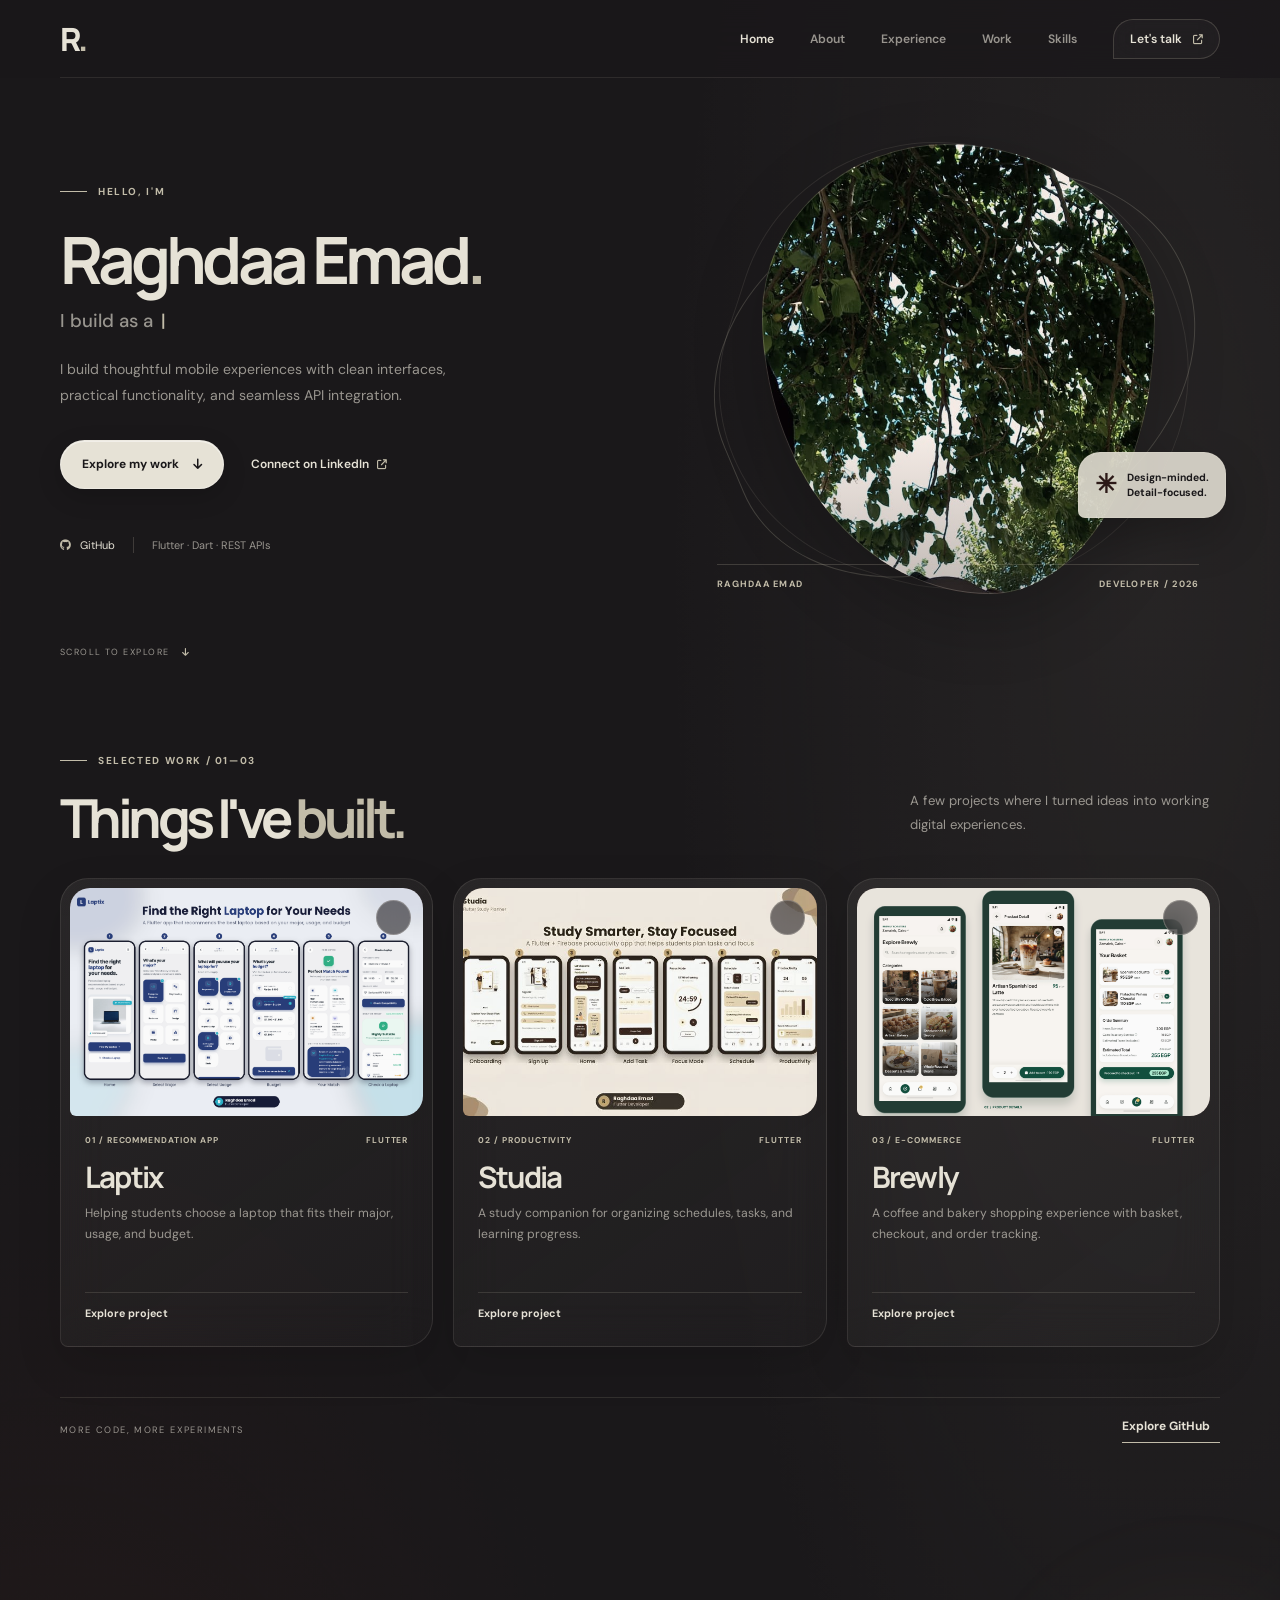
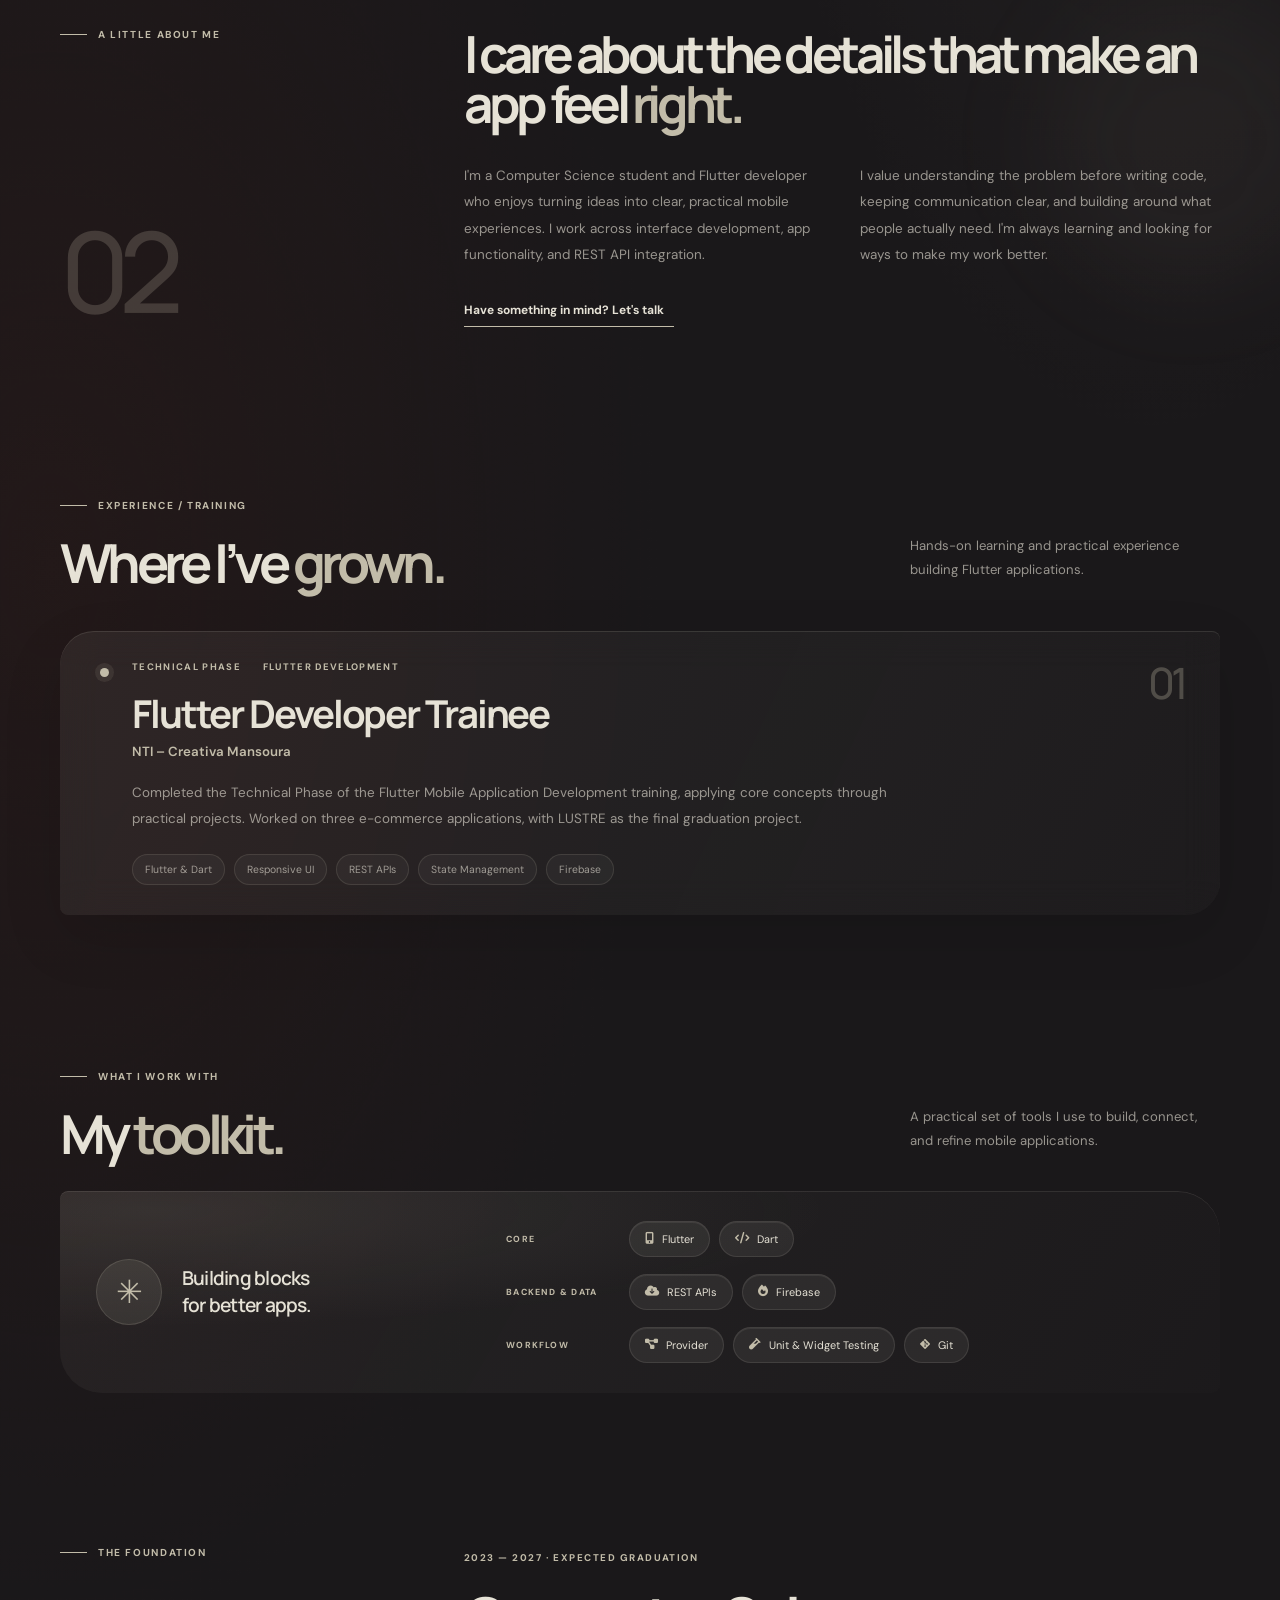
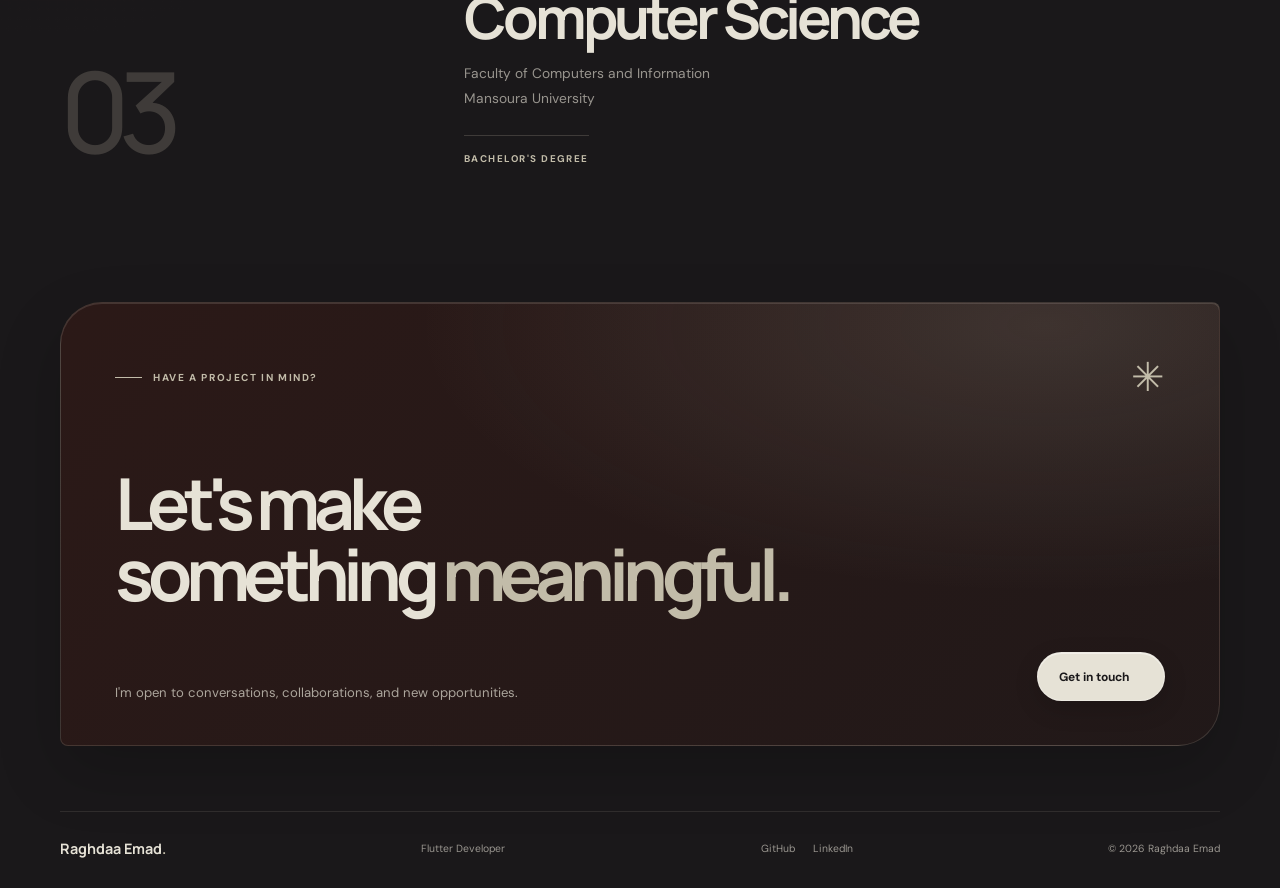
==== index.html @ 04dadf42 "Use the new Brewly project preview image" ====
<!DOCTYPE html>
<html lang="en">
<head>
<meta charset="UTF-8">
<meta name="viewport" content="width=device-width, initial-scale=1.0">
<meta name="description" content="Raghdaa Emad — Flutter Developer building thoughtful, user-friendly mobile applications.">
<title>Raghdaa Emad — Flutter Developer</title>
<link rel="preconnect" href="https://fonts.googleapis.com">
<link rel="preconnect" href="https://fonts.gstatic.com" crossorigin>
<link href="https://fonts.googleapis.com/css2?family=DM+Sans:wght@400;500;600;700&family=Manrope:wght@400;500;600;700;800&display=swap" rel="stylesheet">
<link rel="stylesheet" href="https://cdnjs.cloudflare.com/ajax/libs/font-awesome/6.7.1/css/all.min.css">
<link rel="stylesheet" href="style3.css">
</head>
<body>
<header class="site-header">
  <div class="header-inner">
    <a href="#home" class="logo" aria-label="Raghdaa Emad home">R<span>.</span></a>
    <button class="menu-toggle" id="menu-toggle" type="button" aria-label="Open navigation menu" aria-expanded="false" aria-controls="main-navigation"><span></span><span></span><span></span></button>
    <nav class="navigation" id="main-navigation" aria-label="Main navigation">
      <a href="#home" class="active">Home</a><a href="#about">About</a><a href="#experience">Experience</a><a href="#work">Work</a><a href="#skills">Skills</a><a href="#contact" class="nav-contact">Let's talk <i class="fa-solid fa-arrow-up-right-from-square"></i></a>
    </nav>
  </div>
</header>
<main>
<section class="hero section-wrap" id="home">
  <div class="hero-copy">
    <p class="eyebrow"><span class="eyebrow-line"></span> HELLO, I'M</p>
    <h1 class="hero-name">Raghdaa Emad<span class="hero-name-period">.</span></h1>
    <p class="hero-role">I build as a <span class="role-rotator" aria-live="polite">Flutter Developer</span><span class="role-caret">|</span></p>
    <p class="hero-description">I build thoughtful mobile experiences with clean interfaces, practical functionality, and seamless API integration.</p>
    <div class="hero-actions"><a href="#work" class="button button-primary">Explore my work <i class="fa-solid fa-arrow-down"></i></a><a href="https://www.linkedin.com/in/رغْداءّ-عماد-012b31326" class="hero-link" target="_blank" rel="noopener noreferrer">Connect on LinkedIn <i class="fa-solid fa-arrow-up-right-from-square"></i></a></div>
    <div class="hero-meta"><span><i class="fa-brands fa-github"></i> <a href="https://github.com/raghdaaaaa" target="_blank" rel="noopener noreferrer">GitHub</a></span><span class="meta-divider"></span><span>Flutter · Dart · REST APIs</span></div>
  </div>
  <div class="hero-visual">
    <div class="portrait-frame"><img src="pro3.jpg" alt="Portrait of Raghdaa Emad"></div>
    <div class="portrait-caption"><span>RAGHDAA EMAD</span><span>DEVELOPER / 2026</span></div>
    <span class="hero-orbit orbit-one"></span><span class="hero-orbit orbit-two"></span>
    <div class="visual-note"><span class="note-mark">✳</span><span>Design-minded.<br>Detail-focused.</span></div>
  </div>
  <a class="scroll-cue" href="#work"><span>SCROLL TO EXPLORE</span><i class="fa-solid fa-arrow-down"></i></a>
</section>

<section class="work-section section-wrap" id="work">
  <div class="section-heading">
    <div><p class="eyebrow"><span class="eyebrow-line"></span> SELECTED WORK / 01—03</p><h2>Things I've <em>built.</em></h2></div>
    <p class="section-intro">A few projects where I turned ideas into working digital experiences.</p>
  </div>
  <div class="project-grid">
    <article class="project-card project-card-laptix">
      <a class="project-photo" href="https://github.com/raghdaaaaa/Laptix" target="_blank" rel="noopener noreferrer" aria-label="View Laptix on GitHub"><img src="laptix-preview.png" alt="Laptix laptop recommendation app preview" loading="lazy"><span class="project-arrow"><i class="fa-solid fa-arrow-up-right"></i></span></a>
      <div class="project-info"><div class="project-topline"><span>01 / RECOMMENDATION APP</span><span>FLUTTER</span></div><h3>Laptix</h3><p>Helping students choose a laptop that fits their major, usage, and budget.</p><a class="project-visit" href="https://github.com/raghdaaaaa/Laptix" target="_blank" rel="noopener noreferrer">Explore project <i class="fa-solid fa-arrow-up-right"></i></a></div>
    </article>
    <article class="project-card project-card-studia">
      <a class="project-photo" href="https://github.com/raghdaaaaa/Studia" target="_blank" rel="noopener noreferrer" aria-label="View Studia on GitHub"><img src="studia-preview.jpg" alt="Studia study management app preview" loading="lazy"><span class="project-arrow"><i class="fa-solid fa-arrow-up-right"></i></span></a>
      <div class="project-info"><div class="project-topline"><span>02 / PRODUCTIVITY</span><span>FLUTTER</span></div><h3>Studia</h3><p>A study companion for organizing schedules, tasks, and learning progress.</p><a class="project-visit" href="https://github.com/raghdaaaaa/Studia" target="_blank" rel="noopener noreferrer">Explore project <i class="fa-solid fa-arrow-up-right"></i></a></div>
    </article>
    <article class="project-card project-card-brewly">
      <a class="project-photo" href="https://github.com/raghdaaaaa/Brewly" target="_blank" rel="noopener noreferrer" aria-label="View Brewly on GitHub"><img src="berwly.png" alt="Brewly coffee and bakery app preview" loading="lazy"><span class="project-arrow"><i class="fa-solid fa-arrow-up-right"></i></span></a>
      <div class="project-info"><div class="project-topline"><span>03 / E-COMMERCE</span><span>FLUTTER</span></div><h3>Brewly</h3><p>A coffee and bakery shopping experience with basket, checkout, and order tracking.</p><a class="project-visit" href="https://github.com/raghdaaaaa/Brewly" target="_blank" rel="noopener noreferrer">Explore project <i class="fa-solid fa-arrow-up-right"></i></a></div>
    </article>
  </div>
  <div class="all-projects"><span>MORE CODE, MORE EXPERIMENTS</span><a href="https://github.com/raghdaaaaa" target="_blank" rel="noopener noreferrer">Explore GitHub <i class="fa-solid fa-arrow-up-right"></i></a></div>
</section>

<section class="about-section section-wrap" id="about">
  <div class="about-label"><p class="eyebrow"><span class="eyebrow-line"></span> A LITTLE ABOUT ME</p><span class="about-big-number">02</span></div>
  <div class="about-content"><h2>I care about the details that make an app feel <em>right.</em></h2><div class="about-columns"><p>I'm a Computer Science student and Flutter developer who enjoys turning ideas into clear, practical mobile experiences. I work across interface development, app functionality, and REST API integration.</p><p>I value understanding the problem before writing code, keeping communication clear, and building around what people actually need. I'm always learning and looking for ways to make my work better.</p></div><a href="#contact" class="underlined-link">Have something in mind? Let's talk <i class="fa-solid fa-arrow-up-right"></i></a></div>
</section>

<section class="experience-section section-wrap" id="experience">
  <div class="section-heading">
    <div><p class="eyebrow"><span class="eyebrow-line"></span> EXPERIENCE / TRAINING</p><h2>Where I’ve <em>grown.</em></h2></div>
    <p class="section-intro">Hands-on learning and practical experience building Flutter applications.</p>
  </div>
  <article class="experience-card">
    <div class="experience-marker"><span></span></div>
    <div class="experience-main">
      <div class="experience-meta"><span>TECHNICAL PHASE</span><span>FLUTTER DEVELOPMENT</span></div>
      <h3>Flutter Developer Trainee</h3>
      <p class="experience-place">NTI – Creativa Mansoura</p>
      <p class="experience-description">Completed the Technical Phase of the Flutter Mobile Application Development training, applying core concepts through practical projects. Worked on three e-commerce applications, with LUSTRE as the final graduation project.</p>
      <div class="experience-tags"><span>Flutter & Dart</span><span>Responsive UI</span><span>REST APIs</span><span>State Management</span><span>Firebase</span></div>
    </div>
    <div class="experience-index">01</div>
  </article>
</section>

<section class="skills-section section-wrap" id="skills">
  <div class="section-heading skills-heading"><div><p class="eyebrow"><span class="eyebrow-line"></span> WHAT I WORK WITH</p><h2>My <em>toolkit.</em></h2></div><p class="section-intro">A practical set of tools I use to build, connect, and refine mobile applications.</p></div>
  <div class="toolkit-layout">
    <div class="toolkit-intro"><span class="toolkit-orbit">✳</span><p>Building blocks<br>for better apps.</p></div>
    <div class="toolkit-groups">
      <div class="toolkit-group"><span class="toolkit-label">CORE</span><div class="toolkit-pills"><span><i class="fa-solid fa-mobile-screen-button"></i> Flutter</span><span><i class="fa-solid fa-code"></i> Dart</span></div></div>
      <div class="toolkit-group"><span class="toolkit-label">BACKEND & DATA</span><div class="toolkit-pills"><span><i class="fa-solid fa-cloud-arrow-down"></i> REST APIs</span><span><i class="fa-solid fa-fire"></i> Firebase</span></div></div>
      <div class="toolkit-group"><span class="toolkit-label">WORKFLOW</span><div class="toolkit-pills"><span><i class="fa-solid fa-diagram-project"></i> Provider</span><span><i class="fa-solid fa-vial"></i> Unit & Widget Testing</span><span><i class="fa-brands fa-git-alt"></i> Git</span></div></div>
    </div>
  </div>
</section>

<section class="education-section section-wrap">
  <div class="education-kicker"><p class="eyebrow"><span class="eyebrow-line"></span> THE FOUNDATION</p><span class="about-big-number">03</span></div>
  <div class="education-content"><p class="education-date">2023 — 2027 · EXPECTED GRADUATION</p><h2>Computer Science</h2><p>Faculty of Computers and Information<br>Mansoura University</p><span class="education-degree">BACHELOR'S DEGREE</span></div>
</section>

<section class="contact-section section-wrap" id="contact">
  <div class="contact-top"><p class="eyebrow"><span class="eyebrow-line"></span> HAVE A PROJECT IN MIND?</p><span class="contact-star">✳</span></div>
  <h2>Let's make<br>something <em>meaningful.</em></h2>
  <div class="contact-bottom"><p>I'm open to conversations, collaborations, and new opportunities.</p><a href="https://www.linkedin.com/in/رغْداءّ-عماد-012b31326" target="_blank" rel="noopener noreferrer" class="button button-cream">Get in touch <i class="fa-solid fa-arrow-up-right"></i></a></div>
</section>
</main>
<footer class="footer"><a href="#home" class="footer-brand">Raghdaa Emad<span>.</span></a><span>Flutter Developer</span><div class="footer-links"><a href="https://github.com/raghdaaaaa" target="_blank" rel="noopener noreferrer">GitHub</a><a href="https://www.linkedin.com/in/رغْداءّ-عماد-012b31326" target="_blank" rel="noopener noreferrer">LinkedIn</a></div><p>© <span id="copyright-year"></span> Raghdaa Emad</p></footer>
<script src="srp.js"></script>
</body>
</html>
---- style3.css ----
:root{--cream:#E6E2D6;--taupe:#C2BCA9;--wine:#2C1917;--ink:#1A181A;--muted:rgba(230,226,214,.62);--line:rgba(194,188,169,.22);--page:1160px}
*{box-sizing:border-box;margin:0;padding:0}
html{scroll-behavior:smooth;scroll-padding-top:90px}
body{min-width:320px;background:var(--ink);color:var(--cream);font-family:"DM Sans",sans-serif;-webkit-font-smoothing:antialiased}
a{color:inherit;text-decoration:none}img{display:block;max-width:100%}button{font:inherit}
.site-header{height:78px;position:sticky;top:0;z-index:100;background:rgba(26,24,26,.94);backdrop-filter:blur(18px);border-bottom:1px solid var(--line)}
.header-inner{width:min(var(--page),calc(100% - 72px));height:100%;margin:auto;display:flex;align-items:center;justify-content:space-between}
.logo{font:800 2rem/1 "Manrope",sans-serif;letter-spacing:-.1em}.logo span,.footer-brand span{color:var(--taupe)}
.navigation{display:flex;align-items:center;gap:36px}.navigation a{font-size:.76rem;color:var(--muted);font-weight:600;transition:color .2s}.navigation a:hover,.navigation a.active{color:var(--cream)}.navigation .nav-contact{color:var(--cream);border:1px solid var(--line);padding:11px 16px;border-radius:99px}.navigation .nav-contact i{font-size:.65rem;margin-left:8px;color:var(--taupe)}
.menu-toggle{display:none;background:transparent;border:1px solid var(--line);border-radius:50%;width:43px;height:43px;padding:10px}.menu-toggle span{display:block;height:1.5px;background:var(--cream);margin:5px 0}
.section-wrap{width:min(var(--page),calc(100% - 72px));margin-inline:auto}
.hero{min-height:690px;padding:95px 0 110px;display:grid;grid-template-columns:1.05fr .95fr;align-items:center;position:relative;gap:45px}
.hero-copy{position:relative;z-index:2}.eyebrow{display:flex;align-items:center;gap:11px;font-size:.63rem;font-weight:700;letter-spacing:.16em;color:var(--taupe)}.eyebrow-line{width:27px;height:1px;background:var(--taupe);display:inline-block}.eyebrow-location{margin-left:8px;color:rgba(194,188,169,.55)}
.hero h1,.section-heading h2,.about-content h2,.contact-section h2{font:700 clamp(3.7rem,7vw,6.7rem)/.99 "Manrope",sans-serif;letter-spacing:-.085em}.hero h1{margin-top:35px}.hero h1 em,.section-heading h2 em,.about-content h2 em,.contact-section h2 em{font-style:normal;color:var(--taupe)}.period{color:var(--taupe)}
.hero-description{max-width:480px;margin-top:28px;color:var(--muted);font-size:.94rem;line-height:1.9}.hero-description strong{color:var(--cream);font-weight:700}
.hero-actions{display:flex;align-items:center;gap:27px;flex-wrap:wrap;margin-top:32px}.button{min-height:49px;padding:0 21px;border-radius:99px;display:inline-flex;align-items:center;justify-content:center;gap:14px;font-size:.75rem;font-weight:700;transition:transform .2s,background .2s}.button:hover{transform:translateY(-3px)}.button-primary{background:var(--cream);color:var(--ink)}.button-primary:hover{background:var(--taupe)}.hero-link{font-size:.75rem;font-weight:600;color:var(--cream)}.hero-link i{font-size:.65rem;color:var(--taupe);margin-left:5px}
.hero-meta{display:flex;align-items:center;gap:18px;margin-top:48px;font-size:.68rem;color:var(--muted)}.hero-meta>span:first-child{color:var(--cream)}.hero-meta i{color:var(--taupe);margin-right:6px}.hero-meta a:hover{color:var(--taupe)}.meta-divider{height:16px;width:1px;background:var(--line)}
.hero-visual{height:480px;position:relative;display:flex;align-items:center;justify-content:center}.portrait-frame{position:relative;width:77%;height:100%;overflow:hidden;border-radius:48% 48% 5px 5px;background:var(--wine);z-index:1}.portrait-frame:after{content:"";position:absolute;inset:0;background:linear-gradient(180deg,transparent 65%,rgba(26,24,26,.24))}.portrait-frame img{width:100%;height:100%;object-fit:cover;object-position:center 18%;filter:saturate(.72)}
.portrait-caption{position:absolute;z-index:3;bottom:4px;left:4%;right:4%;display:flex;justify-content:space-between;padding-top:13px;border-top:1px solid var(--line);font-size:.57rem;letter-spacing:.14em;color:var(--taupe);font-weight:700}
.hero-orbit{position:absolute;border:1px solid rgba(194,188,169,.24);border-radius:50%;pointer-events:none}.orbit-one{width:94%;height:83%;transform:rotate(-23deg)}.orbit-two{width:88%;height:98%;transform:rotate(18deg);border-color:rgba(194,188,169,.12)}
.visual-note{position:absolute;z-index:4;right:-3%;bottom:17%;display:flex;align-items:center;gap:10px;background:var(--cream);color:var(--ink);padding:13px 16px;border-radius:3px;box-shadow:0 12px 35px rgba(0,0,0,.16);font-size:.65rem;line-height:1.45;font-weight:700}.note-mark{font-size:1.6rem;color:var(--wine)}
.scroll-cue{position:absolute;bottom:31px;left:0;display:flex;align-items:center;gap:13px;color:var(--muted);font-size:.56rem;letter-spacing:.16em}.scroll-cue i{color:var(--taupe)}
.work-section{padding:110px 0 120px;border-top:1px solid var(--line)}.section-heading{display:flex;align-items:end;justify-content:space-between;gap:40px;margin-bottom:60px}.section-heading h2{font-size:clamp(3rem,5vw,4.8rem);margin-top:24px}.section-intro{max-width:290px;color:var(--muted);font-size:.82rem;line-height:1.8;padding-bottom:8px}
.work-item{display:grid;grid-template-columns:1.15fr .85fr;gap:65px;align-items:center;padding:0 0 65px;margin-bottom:65px;border-bottom:1px solid var(--line)}.work-item:last-of-type{margin-bottom:0}.work-reverse .work-image{order:2}.work-reverse .work-details{order:1}
.work-image{height:355px;position:relative;overflow:hidden;background:var(--wine);display:block}.work-image img{width:100%;height:100%;object-fit:cover;transition:transform .5s;filter:saturate(.82)}.work-image:hover img{transform:scale(1.035)}.image-open{position:absolute;right:18px;bottom:18px;width:43px;height:43px;border-radius:50%;background:var(--cream);color:var(--ink);display:grid;place-items:center;transition:transform .2s}.work-image:hover .image-open{transform:rotate(45deg)}
.work-details{min-height:300px;display:flex;flex-direction:column;justify-content:space-between;padding:8px 0}.work-number{font-size:.62rem;letter-spacing:.14em;color:var(--taupe);font-weight:700}.work-number span{color:var(--muted);margin-left:8px}.work-details h3{font:700 clamp(2.6rem,4vw,4rem)/1 "Manrope",sans-serif;letter-spacing:-.07em}.work-details p{max-width:390px;color:var(--muted);font-size:.86rem;line-height:1.9;margin-top:16px}.work-bottom{display:flex;justify-content:space-between;align-items:center;gap:15px;padding-top:22px;border-top:1px solid var(--line);font-size:.62rem;color:var(--muted)}.work-bottom a{color:var(--cream);font-weight:700;letter-spacing:.1em}.work-bottom a i{color:var(--taupe);margin-left:6px}.all-projects{display:flex;justify-content:space-between;align-items:center;padding-top:28px}.all-projects span{font-size:.58rem;letter-spacing:.15em;color:var(--muted)}.all-projects a,.underlined-link{font-size:.75rem;font-weight:700;border-bottom:1px solid var(--taupe);padding-bottom:8px}.all-projects i,.underlined-link i{color:var(--taupe);margin-left:7px}
.about-section{padding:110px 0;display:grid;grid-template-columns:.6fr 1.4fr;gap:80px;border-top:1px solid var(--line)}.about-label,.education-kicker{display:flex;flex-direction:column;justify-content:space-between;align-items:flex-start}.about-big-number{font:500 7rem/1 "Manrope",sans-serif;letter-spacing:-.1em;color:rgba(194,188,169,.22)}.about-content h2{font-size:clamp(2.8rem,4.8vw,4.6rem);max-width:760px}.about-columns{display:grid;grid-template-columns:1fr 1fr;gap:35px;margin:34px 0 30px}.about-columns p{font-size:.84rem;line-height:1.95;color:var(--muted)}.underlined-link{display:inline-block}
.skills-section{padding:110px 0 120px;border-top:1px solid var(--line)}.skills-heading{margin-bottom:42px}.skills-list{border-top:1px solid var(--line)}.skill-row{min-height:91px;border-bottom:1px solid var(--line);display:grid;grid-template-columns:70px 1fr 50px;align-items:center;transition:padding .2s}.skill-row:hover{padding-inline:10px}.skill-index{font-size:.65rem;color:var(--taupe)}.skill-row h3{font:600 1.2rem "Manrope",sans-serif;display:flex;align-items:baseline;gap:20px}.skill-row h3 small{font:400 .72rem "DM Sans",sans-serif;color:var(--muted)}.skill-symbol{text-align:right;color:var(--taupe);font-size:1rem}
.education-section{padding:70px 0 85px;border-top:1px solid var(--line);border-bottom:1px solid var(--line);display:grid;grid-template-columns:.6fr 1.4fr;gap:80px}.education-content{padding-top:5px}.education-date,.education-degree{font-size:.61rem;letter-spacing:.15em;font-weight:700;color:var(--taupe)}.education-content h2{font:700 clamp(2.5rem,4.5vw,4rem)/1.1 "Manrope",sans-serif;letter-spacing:-.07em;margin:22px 0 12px}.education-content>p:not(.education-date){font-size:.86rem;line-height:1.8;color:var(--muted)}.education-degree{display:inline-block;margin-top:25px;padding-top:16px;border-top:1px solid var(--line)}
.contact-section{margin-top:110px;margin-bottom:65px;padding:55px 60px 50px;background:var(--wine);position:relative;overflow:hidden}.contact-top{display:flex;align-items:center;justify-content:space-between}.contact-star{font-size:2.5rem;color:var(--taupe)}.contact-section h2{font-size:clamp(3.5rem,7vw,6rem);margin-top:65px;position:relative;z-index:1}.contact-section h2 em{color:var(--taupe)}.contact-bottom{display:flex;align-items:end;justify-content:space-between;gap:25px;margin-top:42px}.contact-bottom p{font-size:.82rem;color:rgba(230,226,214,.7)}.button-cream{background:var(--cream);color:var(--ink)}.button-cream:hover{background:var(--taupe)}
.footer{width:min(var(--page),calc(100% - 72px));margin:auto;padding:24px 0 30px;display:flex;align-items:center;justify-content:space-between;gap:20px;border-top:1px solid var(--line)}.footer-brand{font:700 .9rem "Manrope",sans-serif}.footer>span,.footer>p,.footer-links a{font-size:.65rem;color:var(--muted)}.footer-links{display:flex;gap:18px}.footer-links a:hover{color:var(--cream)}
@media(max-width:900px){.hero{gap:20px;min-height:640px}.hero h1{font-size:clamp(3.3rem,7vw,5.5rem)}.hero-visual{height:420px}.work-item{gap:35px}.work-image{height:300px}.about-section,.education-section{gap:45px}.contact-section{padding-inline:40px}}
@media(max-width:700px){.site-header{height:68px}.header-inner,.section-wrap,.footer{width:calc(100% - 40px)}.menu-toggle{display:block;position:relative;z-index:102}.navigation{display:none;position:absolute;top:67px;left:0;right:0;background:var(--ink);padding:22px 20px 26px;border-bottom:1px solid var(--line);flex-direction:column;align-items:stretch;gap:0}.navigation.active{display:flex}.navigation a{padding:14px 4px;border-bottom:1px solid var(--line)}.navigation .nav-contact{border:0;border-radius:0;padding:14px 4px}.hero{display:flex;flex-direction:column;align-items:stretch;gap:50px;padding:75px 0 90px;min-height:0}.hero h1{font-size:clamp(3.4rem,13vw,5.3rem);margin-top:28px}.hero-description{font-size:.86rem}.hero-visual{height:390px;width:100%;max-width:470px;margin:0 auto}.portrait-frame{width:72%}.visual-note{right:0}.scroll-cue{bottom:28px}.work-section,.skills-section{padding:78px 0}.section-heading{display:block;margin-bottom:38px}.section-heading h2{font-size:clamp(2.9rem,11vw,4rem)}.section-intro{margin-top:18px}.work-item{display:flex;flex-direction:column;gap:25px;padding-bottom:40px;margin-bottom:42px;align-items:stretch}.work-reverse .work-image,.work-reverse .work-details{order:initial}.work-image{height:260px}.work-details{min-height:260px}.work-details h3{font-size:2.8rem}.work-bottom{font-size:.57rem}.all-projects{gap:15px;align-items:flex-start}.all-projects span{max-width:150px;line-height:1.6}.about-section,.education-section{padding:78px 0;display:block}.about-label,.education-kicker{margin-bottom:35px}.about-big-number{font-size:4rem}.about-content h2{font-size:clamp(2.7rem,10vw,4rem)}.about-columns{display:block;margin:25px 0}.about-columns p+p{margin-top:16px}.skills-heading{margin-bottom:30px}.skill-row{grid-template-columns:42px 1fr 30px;min-height:82px}.skill-row h3{font-size:1rem;display:flex;flex-direction:column;gap:3px}.skill-row h3 small{font-size:.65rem}.education-content h2{font-size:2.8rem}.contact-section{width:calc(100% - 40px);margin-top:75px;margin-bottom:45px;padding:35px 25px}.contact-section h2{font-size:clamp(3rem,12vw,4.8rem);margin-top:55px}.contact-bottom{align-items:flex-start;flex-direction:column;margin-top:35px}.footer{flex-wrap:wrap;justify-content:space-between}.footer>span{display:none}}
@media(max-width:390px){.hero h1{font-size:3.25rem}.hero-visual{height:330px}.work-image{height:220px}.work-bottom{align-items:flex-start;flex-direction:column}.contact-section h2{font-size:2.9rem}}
@media(prefers-reduced-motion:reduce){html{scroll-behavior:auto}*,*:before,*:after{transition-duration:.01ms!important;animation-duration:.01ms!important}}

/* Refined typography and softer organic styling */
:root{--page:1120px}
.hero{min-height:650px;padding-top:76px;gap:56px}
.hero h1.hero-name{font-size:clamp(3.35rem,5.5vw,5.35rem);line-height:.98;letter-spacing:-.075em;margin-top:30px}
.hero-role{margin-top:17px;font:500 clamp(1rem,1.45vw,1.22rem)/1.4 "DM Sans",sans-serif;color:var(--muted);min-height:1.5em}
.role-rotator{color:var(--taupe);font-weight:700}
.role-caret{color:var(--taupe);margin-left:3px;animation:caretBlink 1s steps(2,start) infinite}
@keyframes caretBlink{to{visibility:hidden}}
.hero-description{font-size:.88rem;max-width:430px;margin-top:19px;line-height:1.85}
.hero-visual{height:450px}
.portrait-frame{width:75%;border-radius:47% 53% 42% 58% / 38% 39% 61% 62%;box-shadow:0 24px 70px rgba(0,0,0,.22),inset 0 0 0 1px rgba(230,226,214,.14)}
.portrait-frame:before{content:"";position:absolute;inset:0;z-index:2;border:1px solid rgba(230,226,214,.22);border-radius:inherit;pointer-events:none}
.portrait-frame img{object-position:center 16%}
.visual-note{right:-1%;border:1px solid rgba(230,226,214,.24);border-radius:22px 22px 22px 7px;background:rgba(230,226,214,.88);backdrop-filter:blur(16px);box-shadow:0 18px 45px rgba(0,0,0,.22)}
.hero-orbit{border-radius:48% 52% 55% 45%}
.section-heading h2{font-size:clamp(2.65rem,4.3vw,4rem)}
.about-content h2{font-size:clamp(2.45rem,4vw,3.75rem)}
.contact-section h2{font-size:clamp(3rem,5.6vw,4.9rem)}
.work-details h3{font-size:clamp(2.25rem,3.5vw,3.35rem)}
.work-image{height:335px;border-radius:34px 82px 34px 34px}
.work-reverse .work-image{border-radius:82px 34px 34px 34px}
.work-image img{border-radius:inherit}
.work-item{gap:54px;padding-bottom:58px;margin-bottom:58px}
.contact-section{border-radius:34px 96px 34px 34px;padding:48px 54px 44px;background:radial-gradient(ellipse at 85% 8%,rgba(194,188,169,.18),transparent 42%),linear-gradient(135deg,#2C1917 0%,#211918 58%,#1A181A 100%);border:1px solid rgba(194,188,169,.18);box-shadow:0 25px 70px rgba(0,0,0,.18)}
.button{box-shadow:0 8px 24px rgba(0,0,0,.12)}
.button-primary,.button-cream{border:1px solid rgba(255,255,255,.28);box-shadow:inset 0 1px 0 rgba(255,255,255,.45),0 8px 24px rgba(0,0,0,.16)}
.navigation .nav-contact{border-radius:999px 999px 999px 12px;background:rgba(230,226,214,.035);backdrop-filter:blur(12px)}
.skills-list{border-radius:0 24px 0 24px;overflow:hidden}
.skill-row{min-height:82px}
.education-section{border-radius:0 0 28px 28px}
.footer{padding-top:27px}
@media(max-width:900px){
 .hero{min-height:610px;gap:28px}
 .hero h1.hero-name{font-size:clamp(3.2rem,6vw,4.7rem)}
 .work-image{height:285px}
 .contact-section h2{font-size:clamp(2.8rem,5.8vw,4.4rem)}
}
@media(max-width:700px){
 .hero{padding-top:65px;gap:38px}
 .hero h1.hero-name{font-size:clamp(3.2rem,11vw,4.5rem);margin-top:25px}
 .hero-role{font-size:1rem;margin-top:14px}
 .hero-description{font-size:.83rem}
 .hero-visual{height:360px}
 .portrait-frame{width:74%}
 .visual-note{right:1%;padding:11px 13px}
 .section-heading h2{font-size:clamp(2.55rem,9vw,3.5rem)}
 .about-content h2{font-size:clamp(2.4rem,8.8vw,3.35rem)}
 .work-image,.work-reverse .work-image{height:245px;border-radius:26px 58px 26px 26px}
 .work-details h3{font-size:2.45rem}
 .contact-section{border-radius:27px 65px 27px 27px;padding:32px 24px}
 .contact-section h2{font-size:clamp(2.8rem,10vw,4rem)}
}
@media(prefers-reduced-motion:reduce){.role-caret{animation:none}}


/* Professional experience */
.hero h1.hero-name{white-space:nowrap;font-size:clamp(2.5rem,5.1vw,4.8rem);letter-spacing:-.075em}
.hero-name-period{color:var(--taupe)}
.experience-section{padding:105px 0 112px;border-top:1px solid var(--line)}
.experience-section .section-heading{margin-bottom:42px}
.experience-card{position:relative;display:grid;grid-template-columns:28px 1fr 52px;gap:25px;align-items:start;padding:34px 38px;border:1px solid rgba(194,188,169,.2);border-radius:8px 38px 8px 38px;background:linear-gradient(125deg,rgba(230,226,214,.055),rgba(230,226,214,.018));backdrop-filter:blur(18px);box-shadow:0 18px 55px rgba(0,0,0,.13)}
.experience-marker{display:flex;justify-content:center;padding-top:7px}
.experience-marker span{width:9px;height:9px;border-radius:50%;background:var(--taupe);box-shadow:0 0 0 5px rgba(194,188,169,.1)}
.experience-main{min-width:0}
.experience-meta{display:flex;flex-wrap:wrap;gap:12px 22px;color:var(--taupe);font-size:.59rem;font-weight:700;letter-spacing:.14em}
.experience-main h3{margin-top:19px;font:700 clamp(1.65rem,3vw,2.4rem)/1.15 "Manrope",sans-serif;letter-spacing:-.055em}
.experience-place{margin-top:7px;color:var(--taupe);font-size:.83rem;font-weight:600}
.experience-description{max-width:760px;margin-top:20px;color:var(--muted);font-size:.84rem;line-height:1.9}
.experience-tags{display:flex;flex-wrap:wrap;gap:9px;margin-top:23px}
.experience-tags span{padding:8px 12px;border:1px solid var(--line);border-radius:99px;background:rgba(230,226,214,.035);color:var(--muted);font-size:.65rem}
.experience-index{justify-self:end;color:rgba(194,188,169,.3);font:500 2.7rem/1 "Manrope",sans-serif;letter-spacing:-.08em}
@media(max-width:700px){
 .hero h1.hero-name{font-size:clamp(2.35rem,9vw,3.45rem);letter-spacing:-.08em}
 .experience-section{padding:78px 0}
 .experience-card{grid-template-columns:15px 1fr;padding:25px 20px;gap:13px;border-radius:7px 28px 7px 28px}
 .experience-index{display:none}
 .experience-meta{font-size:.54rem;gap:8px 13px}
 .experience-main h3{font-size:1.65rem}
 .experience-description{font-size:.8rem}
 .experience-tags{gap:7px}
 .experience-tags span{font-size:.6rem;padding:7px 10px}
}


/* Cohesive editorial layout refinement */
:root{--page:1160px}
body{background:radial-gradient(ellipse at 90% 14%,rgba(194,188,169,.075),transparent 30%),radial-gradient(ellipse at 4% 53%,rgba(44,25,23,.48),transparent 35%),var(--ink)}
.site-header{background:rgba(26,24,26,.78);border-bottom:0}
.header-inner{border-bottom:1px solid rgba(194,188,169,.12)}
.hero{min-height:610px;padding-top:66px;padding-bottom:95px}
.hero-visual:before{content:"";position:absolute;width:420px;height:420px;border-radius:48% 52% 62% 38%;background:radial-gradient(circle,rgba(194,188,169,.12),transparent 68%);filter:blur(10px)}
.work-section,.about-section,.experience-section,.skills-section,.education-section{border:0}
.work-section{padding:65px 0 95px}
.section-heading{margin-bottom:34px}
.section-heading h2{font-size:clamp(2.7rem,4.2vw,3.8rem)}
.section-intro{max-width:310px}
.project-grid{display:grid;grid-template-columns:repeat(3,minmax(0,1fr));gap:22px;align-items:stretch}
.project-card{position:relative;min-width:0;padding:9px;border:1px solid rgba(230,226,214,.11);border-radius:28px 28px 28px 8px;background:linear-gradient(145deg,rgba(230,226,214,.075),rgba(230,226,214,.018));backdrop-filter:blur(22px);box-shadow:0 18px 45px rgba(0,0,0,.13);transition:transform .3s,border-color .3s,background .3s}
.project-card:nth-child(2){transform:translateY(17px);border-radius:8px 28px 28px 28px}
.project-card:hover{transform:translateY(-7px);border-color:rgba(194,188,169,.32);background:linear-gradient(145deg,rgba(230,226,214,.105),rgba(230,226,214,.025))}
.project-card:nth-child(2):hover{transform:translateY(10px)}
.project-photo{height:190px;display:block;position:relative;overflow:hidden;border-radius:21px 21px 21px 6px;background:var(--wine)}
.project-photo img{width:100%;height:100%;object-fit:cover;transition:transform .55s;filter:saturate(.78) contrast(.96)}
.project-card:hover .project-photo img{transform:scale(1.045)}
.project-arrow{position:absolute;right:12px;top:12px;width:35px;height:35px;border-radius:50%;display:grid;place-items:center;background:rgba(26,24,26,.58);border:1px solid rgba(230,226,214,.28);backdrop-filter:blur(12px);color:var(--cream);font-size:.72rem}
.project-info{padding:19px 15px 17px}
.project-topline{display:flex;justify-content:space-between;gap:8px;color:var(--taupe);font-size:.53rem;font-weight:700;letter-spacing:.11em}
.project-info h3{font:700 1.85rem/1.1 "Manrope",sans-serif;letter-spacing:-.06em;margin-top:15px}
.project-info p{min-height:58px;margin-top:9px;color:var(--muted);font-size:.76rem;line-height:1.75}
.project-visit{display:inline-flex;align-items:center;gap:8px;margin-top:16px;padding-top:13px;border-top:1px solid rgba(194,188,169,.17);width:100%;font-size:.67rem;font-weight:700;color:var(--cream)}
.project-visit i{color:var(--taupe)}
.all-projects{margin-top:50px;padding-top:20px;border-top:1px solid rgba(194,188,169,.14)}
.about-section{padding:90px 0;position:relative}
.about-section:before{content:"";position:absolute;right:-9vw;top:12%;width:290px;height:290px;border-radius:50%;background:rgba(194,188,169,.045);filter:blur(55px);pointer-events:none}
.experience-section{padding:82px 0 75px}
.experience-card{grid-template-columns:20px 1fr auto;gap:18px;padding:30px 34px;border:0;border-radius:34px 8px 34px 8px;background:linear-gradient(115deg,rgba(230,226,214,.07),rgba(230,226,214,.018));box-shadow:inset 0 1px 0 rgba(230,226,214,.12),0 22px 60px rgba(0,0,0,.12)}
.experience-tags span{border-color:rgba(194,188,169,.14);background:rgba(230,226,214,.045)}
.skills-section{padding:80px 0 95px}
.skills-heading{margin-bottom:30px}
.toolkit-layout{display:grid;grid-template-columns:.7fr 1.3fr;gap:45px;align-items:center;padding:30px 36px;border-radius:8px 42px 8px 42px;background:radial-gradient(ellipse at 8% 10%,rgba(194,188,169,.1),transparent 45%),linear-gradient(120deg,rgba(230,226,214,.055),rgba(230,226,214,.012));box-shadow:inset 0 1px 0 rgba(230,226,214,.1)}
.toolkit-intro{display:flex;align-items:center;gap:20px}
.toolkit-orbit{width:66px;height:66px;border-radius:50%;display:grid;place-items:center;background:rgba(194,188,169,.11);color:var(--taupe);font-size:2rem;box-shadow:inset 0 0 0 1px rgba(194,188,169,.18)}
.toolkit-intro p{font:600 1.2rem/1.4 "Manrope",sans-serif;letter-spacing:-.04em}
.toolkit-groups{display:grid;gap:17px}
.toolkit-group{display:flex;align-items:center;gap:18px;flex-wrap:wrap}
.toolkit-label{min-width:105px;color:var(--taupe);font-size:.55rem;font-weight:700;letter-spacing:.14em}
.toolkit-pills{display:flex;gap:9px;flex-wrap:wrap}
.toolkit-pills span{display:inline-flex;align-items:center;gap:8px;padding:10px 15px;border-radius:99px;background:rgba(230,226,214,.075);border:1px solid rgba(230,226,214,.11);color:var(--cream);font-size:.68rem;box-shadow:inset 0 1px 0 rgba(230,226,214,.08)}
.toolkit-pills i{color:var(--taupe);font-size:.72rem}
.education-section{padding:58px 0 70px;border-radius:0}
.contact-section{margin-top:65px;border-radius:42px 8px 42px 8px;background:radial-gradient(ellipse at 85% 5%,rgba(194,188,169,.16),transparent 45%),linear-gradient(130deg,rgba(44,25,23,.96),rgba(34,25,25,.94));box-shadow:inset 0 1px 0 rgba(230,226,214,.14),0 25px 65px rgba(0,0,0,.18)}
.footer{border-top:1px solid rgba(194,188,169,.13)}
@media(max-width:900px){
 .project-grid{gap:14px}
 .project-photo{height:155px}
 .project-info{padding:15px 10px}
 .project-info h3{font-size:1.55rem}
 .project-topline{font-size:.48rem}
 .toolkit-layout{grid-template-columns:1fr;gap:24px}
 .toolkit-intro{gap:15px}
}
@media(max-width:700px){
 .hero{padding-top:55px}
 .work-section{padding:55px 0 75px}
 .project-grid{grid-template-columns:1fr;gap:18px}
 .project-card:nth-child(2){transform:none}
 .project-card:nth-child(2):hover{transform:translateY(-7px)}
 .project-photo{height:210px}
 .project-info{padding:17px 14px 14px}
 .project-info h3{font-size:1.8rem}
 .project-info p{min-height:0}
 .all-projects{margin-top:28px}
 .experience-section,.skills-section{padding:65px 0}
 .experience-card{padding:24px 18px;grid-template-columns:13px 1fr;gap:12px}
 .toolkit-layout{padding:24px 18px;border-radius:8px 30px 8px 30px}
 .toolkit-intro p{font-size:1.05rem}
 .toolkit-group{gap:10px}
 .toolkit-label{width:100%;min-width:0}
 .toolkit-pills span{padding:9px 12px;font-size:.64rem}
 .education-section{padding:45px 0 55px}
 .contact-section{margin-top:55px}
}


/* Unified project cards and site-wide motion */
.project-grid{align-items:stretch;gap:20px}
.project-card,.project-card:nth-child(2){height:100%;display:flex;flex-direction:column;transform:none;border-radius:28px 28px 28px 8px}
.project-card:hover,.project-card:nth-child(2):hover{transform:translateY(-7px)}
.project-photo,.project-card:nth-child(2) .project-photo{height:auto;aspect-ratio:1.55/1;flex:0 0 auto;border-radius:20px 20px 20px 6px}
.project-info{display:flex;flex:1;flex-direction:column;padding:19px 15px 17px}
.project-info h3{margin-top:15px}
.project-info p{flex:1;min-height:72px}
.project-visit{margin-top:17px}
.project-topline{min-height:1.2em}
.project-card:focus-within{outline:1px solid rgba(194,188,169,.55);outline-offset:4px}
.project-photo img{transition:transform .7s cubic-bezier(.2,.7,.2,1),filter .5s}
.project-card:hover .project-photo img{transform:scale(1.055);filter:saturate(.95)}
.toolkit-pills span,.experience-tags span{transition:transform .25s ease,border-color .25s ease,background .25s ease}
.toolkit-pills span:hover,.experience-tags span:hover{transform:translateY(-3px);border-color:rgba(194,188,169,.38);background:rgba(230,226,214,.1)}
.hero-copy>*{animation:softRise .75s both}
.hero-copy>*:nth-child(2){animation-delay:.08s}
.hero-copy>*:nth-child(3){animation-delay:.16s}
.hero-copy>*:nth-child(4){animation-delay:.24s}
.hero-copy>*:nth-child(5){animation-delay:.32s}
.hero-copy>*:nth-child(6){animation-delay:.4s}
.hero-visual{animation:softFloatIn .9s .12s both}
@keyframes softRise{from{opacity:0;transform:translateY(18px)}to{opacity:1;transform:translateY(0)}}
@keyframes softFloatIn{from{opacity:0;transform:translateY(22px) scale(.985)}to{opacity:1;transform:translateY(0) scale(1)}}
.reveal-item{opacity:0;transform:translateY(24px);transition:opacity .7s ease,transform .7s cubic-bezier(.2,.7,.2,1)}
.reveal-item.is-visible{opacity:1;transform:translateY(0)}
.project-card:nth-child(2){transition-delay:.08s}
.project-card:nth-child(3){transition-delay:.16s}
@media(max-width:900px){.project-grid{gap:14px}.project-info p{min-height:88px}}
@media(max-width:700px){.project-grid{gap:18px}.project-photo,.project-card:nth-child(2) .project-photo{aspect-ratio:1.7/1}.project-info p{min-height:0}.project-card,.project-card:nth-child(2){height:auto}}
@media(prefers-reduced-motion:reduce){.hero-copy>*,.hero-visual{animation:none!important}.reveal-item,.reveal-item.is-visible{opacity:1;transform:none;transition:none}.project-card,.project-photo img,.toolkit-pills span,.experience-tags span{transition:none!important}}
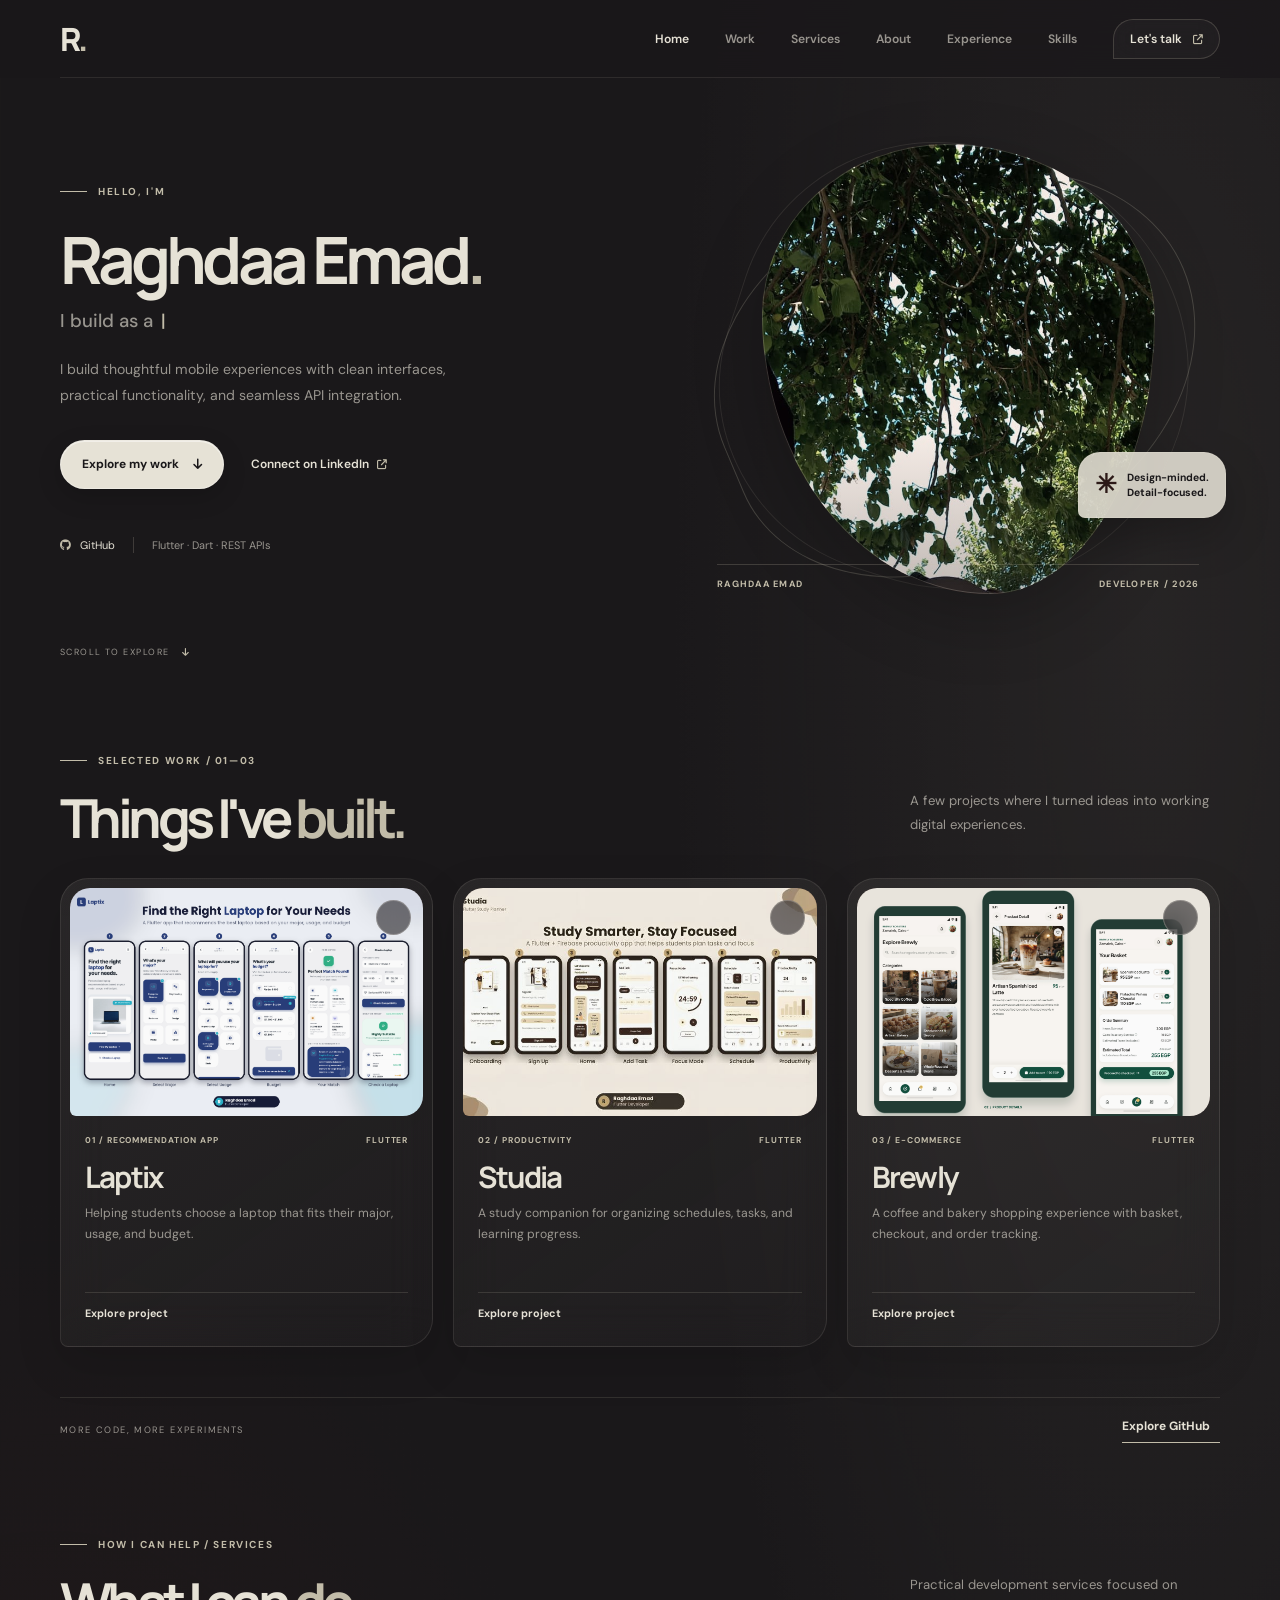
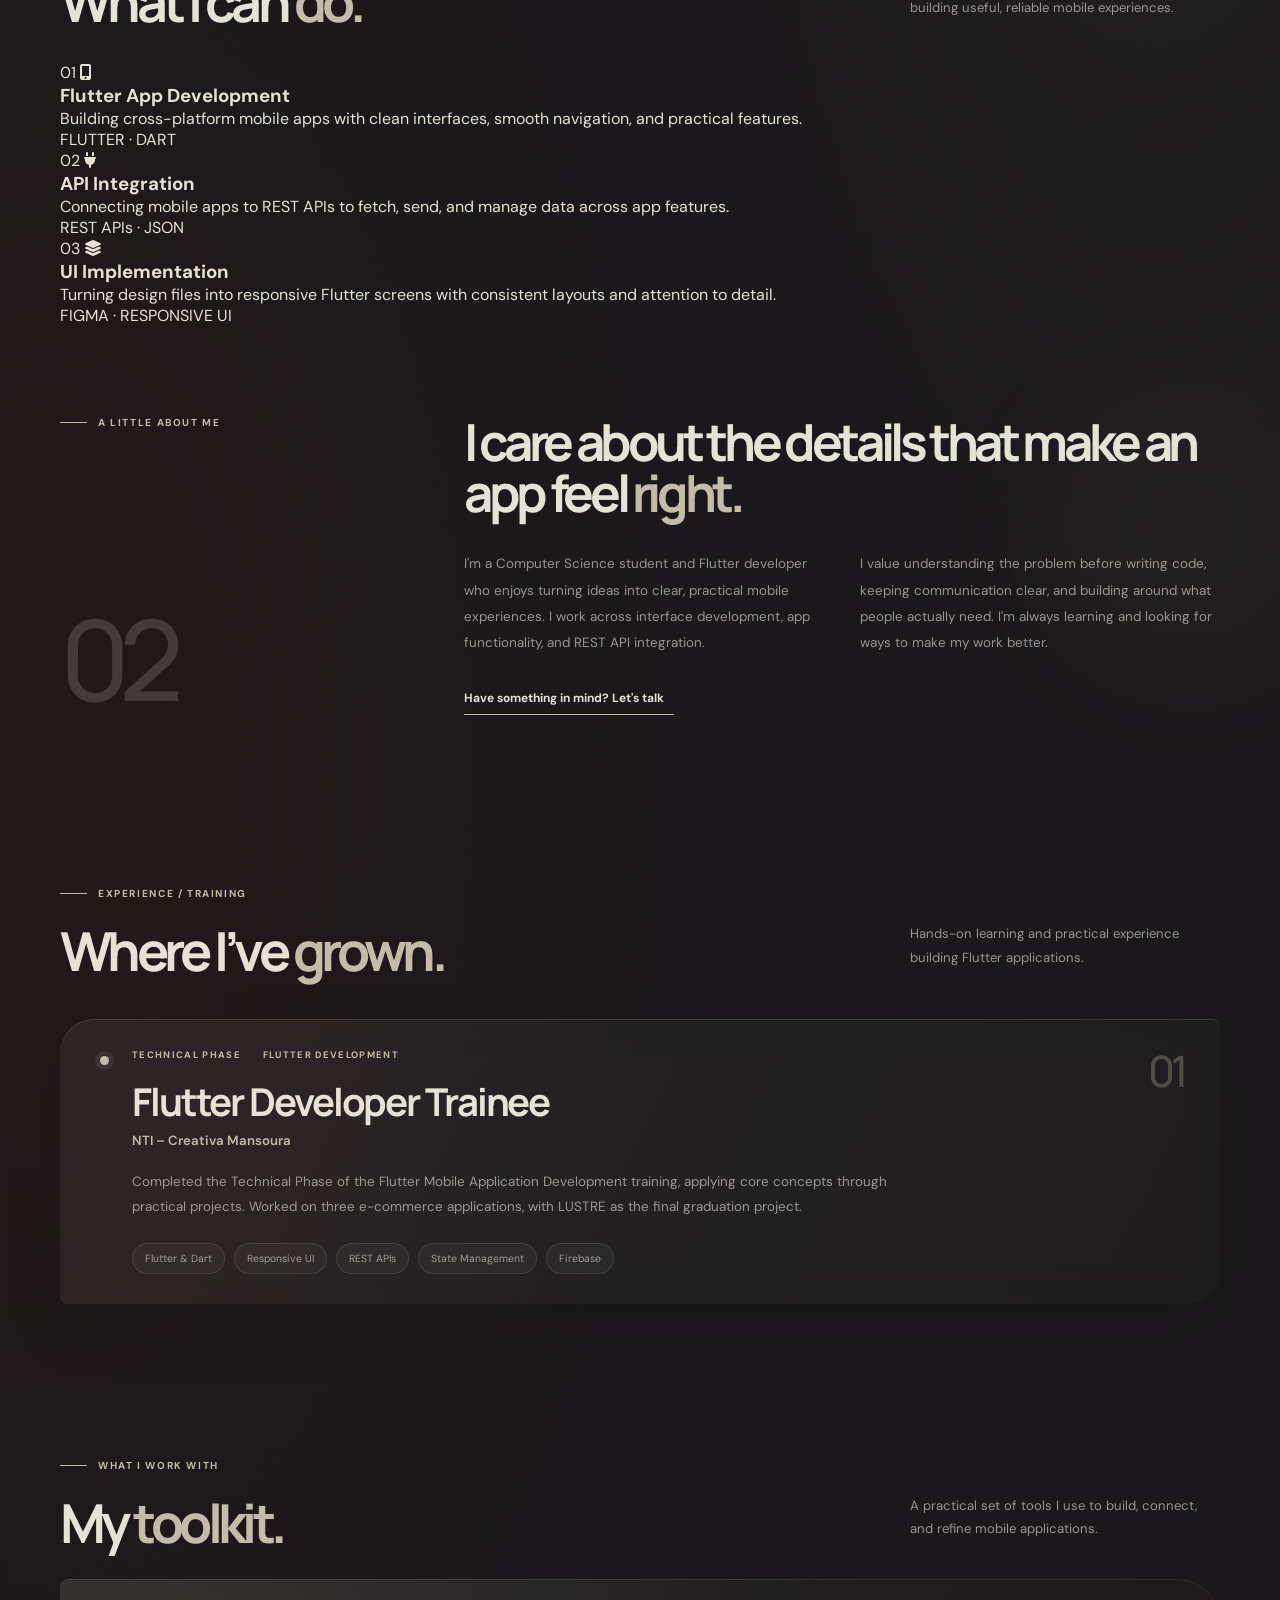
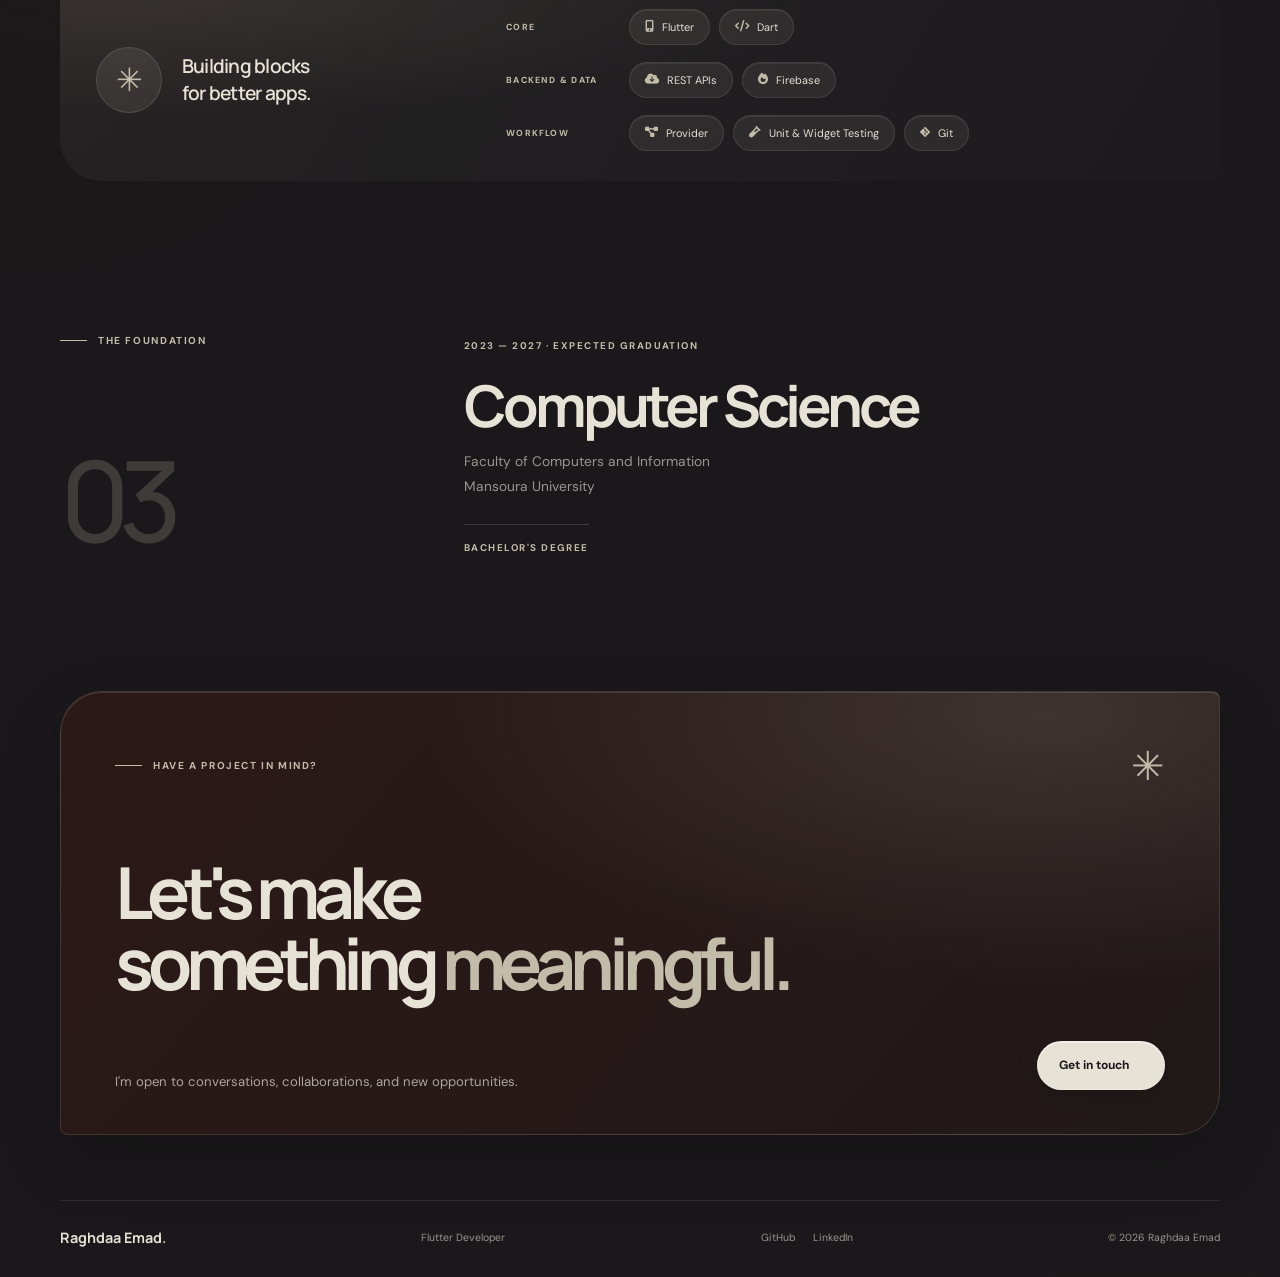
==== commit fa74f733: "Add services section and navigation" ====
--- a/index.html
+++ b/index.html
@@ -17,7 +17,7 @@
     <a href="#home" class="logo" aria-label="Raghdaa Emad home">R<span>.</span></a>
     <button class="menu-toggle" id="menu-toggle" type="button" aria-label="Open navigation menu" aria-expanded="false" aria-controls="main-navigation"><span></span><span></span><span></span></button>
     <nav class="navigation" id="main-navigation" aria-label="Main navigation">
-      <a href="#home" class="active">Home</a><a href="#about">About</a><a href="#experience">Experience</a><a href="#work">Work</a><a href="#skills">Skills</a><a href="#contact" class="nav-contact">Let's talk <i class="fa-solid fa-arrow-up-right-from-square"></i></a>
+      <a href="#home" class="active">Home</a><a href="#work">Work</a><a href="#services">Services</a><a href="#about">About</a><a href="#experience">Experience</a><a href="#skills">Skills</a><a href="#contact" class="nav-contact">Let's talk <i class="fa-solid fa-arrow-up-right-from-square"></i></a>
     </nav>
   </div>
 </header>
@@ -60,6 +60,37 @@
     </article>
   </div>
   <div class="all-projects"><span>MORE CODE, MORE EXPERIMENTS</span><a href="https://github.com/raghdaaaaa" target="_blank" rel="noopener noreferrer">Explore GitHub <i class="fa-solid fa-arrow-up-right"></i></a></div>
+</section>
+
+
+<section class="services-section section-wrap" id="services">
+  <div class="section-heading">
+    <div><p class="eyebrow"><span class="eyebrow-line"></span> HOW I CAN HELP / SERVICES</p><h2>What I can <em>do.</em></h2></div>
+    <p class="section-intro">Practical development services focused on building useful, reliable mobile experiences.</p>
+  </div>
+  <div class="services-grid">
+    <article class="service-card">
+      <span class="service-number">01</span>
+      <span class="service-icon"><i class="fa-solid fa-mobile-screen-button"></i></span>
+      <h3>Flutter App Development</h3>
+      <p>Building cross-platform mobile apps with clean interfaces, smooth navigation, and practical features.</p>
+      <span class="service-detail">FLUTTER · DART</span>
+    </article>
+    <article class="service-card">
+      <span class="service-number">02</span>
+      <span class="service-icon"><i class="fa-solid fa-plug"></i></span>
+      <h3>API Integration</h3>
+      <p>Connecting mobile apps to REST APIs to fetch, send, and manage data across app features.</p>
+      <span class="service-detail">REST APIs · JSON</span>
+    </article>
+    <article class="service-card">
+      <span class="service-number">03</span>
+      <span class="service-icon"><i class="fa-solid fa-layer-group"></i></span>
+      <h3>UI Implementation</h3>
+      <p>Turning design files into responsive Flutter screens with consistent layouts and attention to detail.</p>
+      <span class="service-detail">FIGMA · RESPONSIVE UI</span>
+    </article>
+  </div>
 </section>
 
 <section class="about-section section-wrap" id="about">
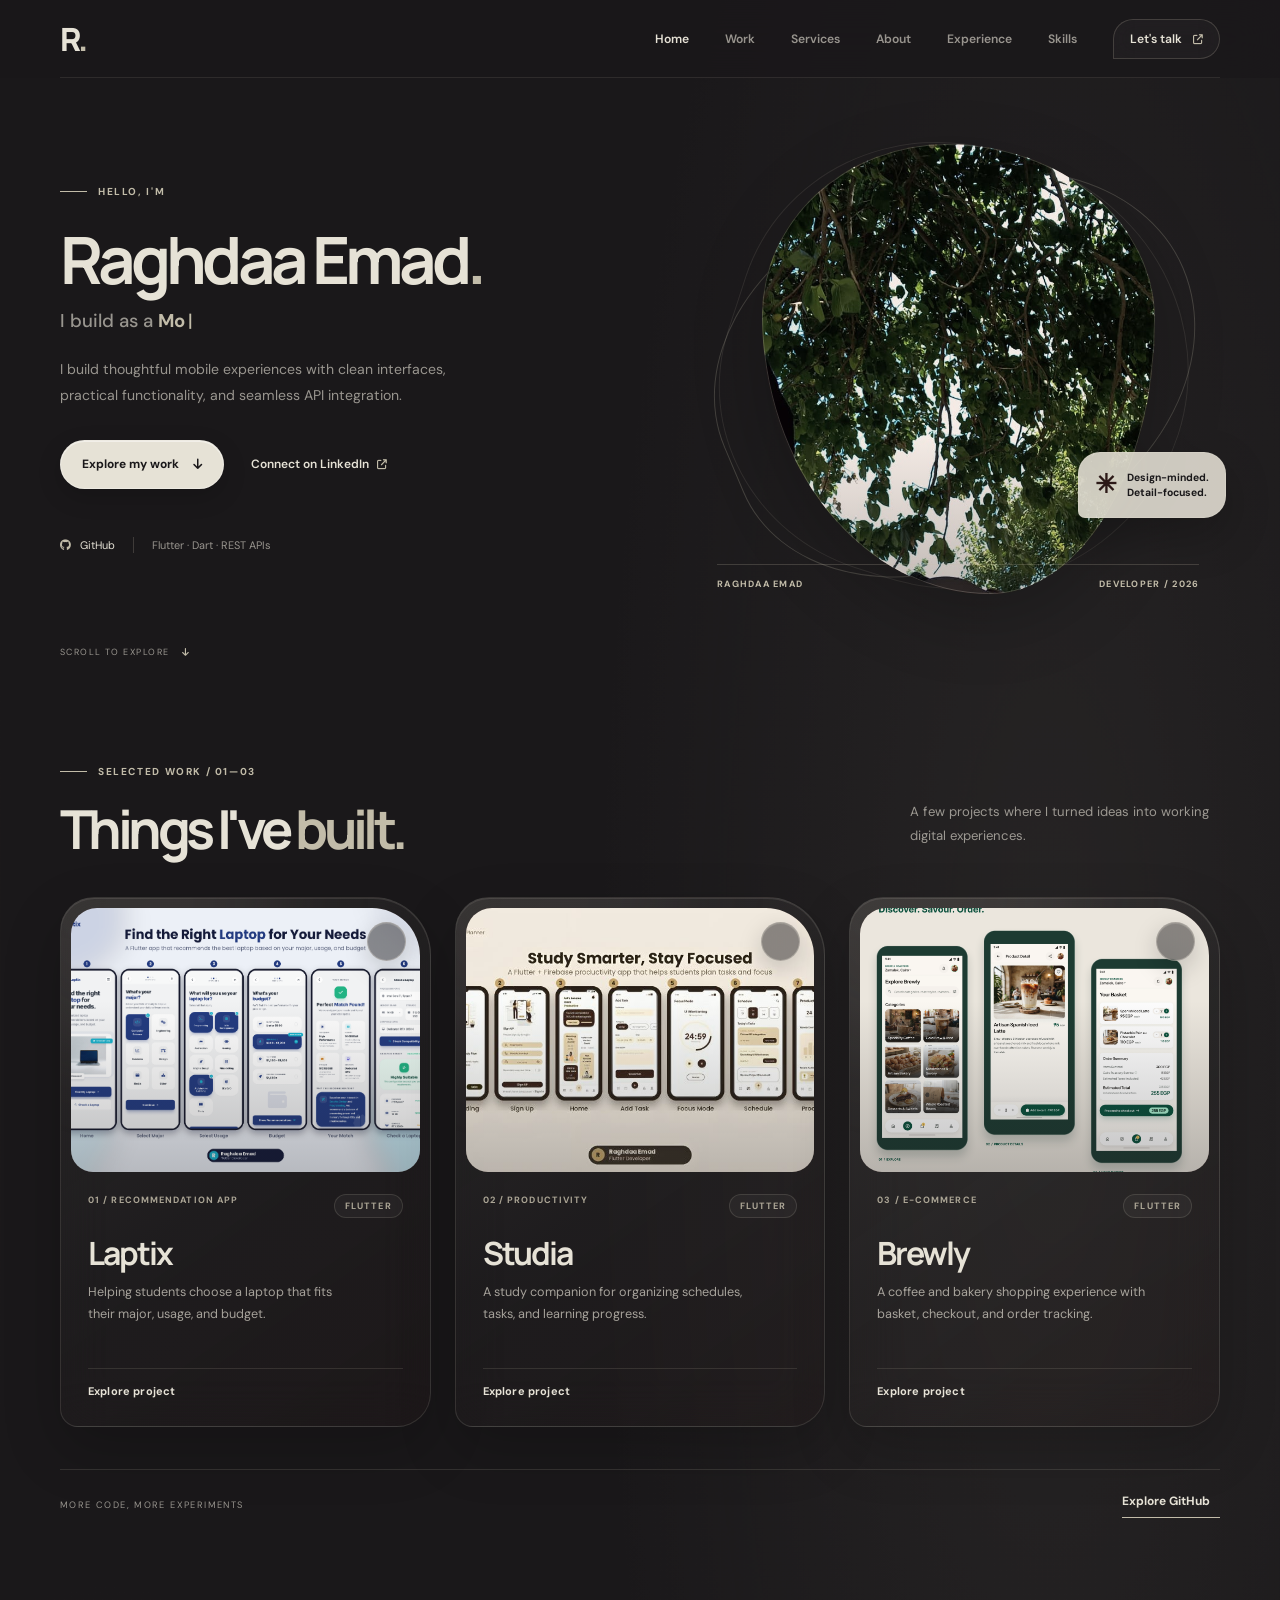
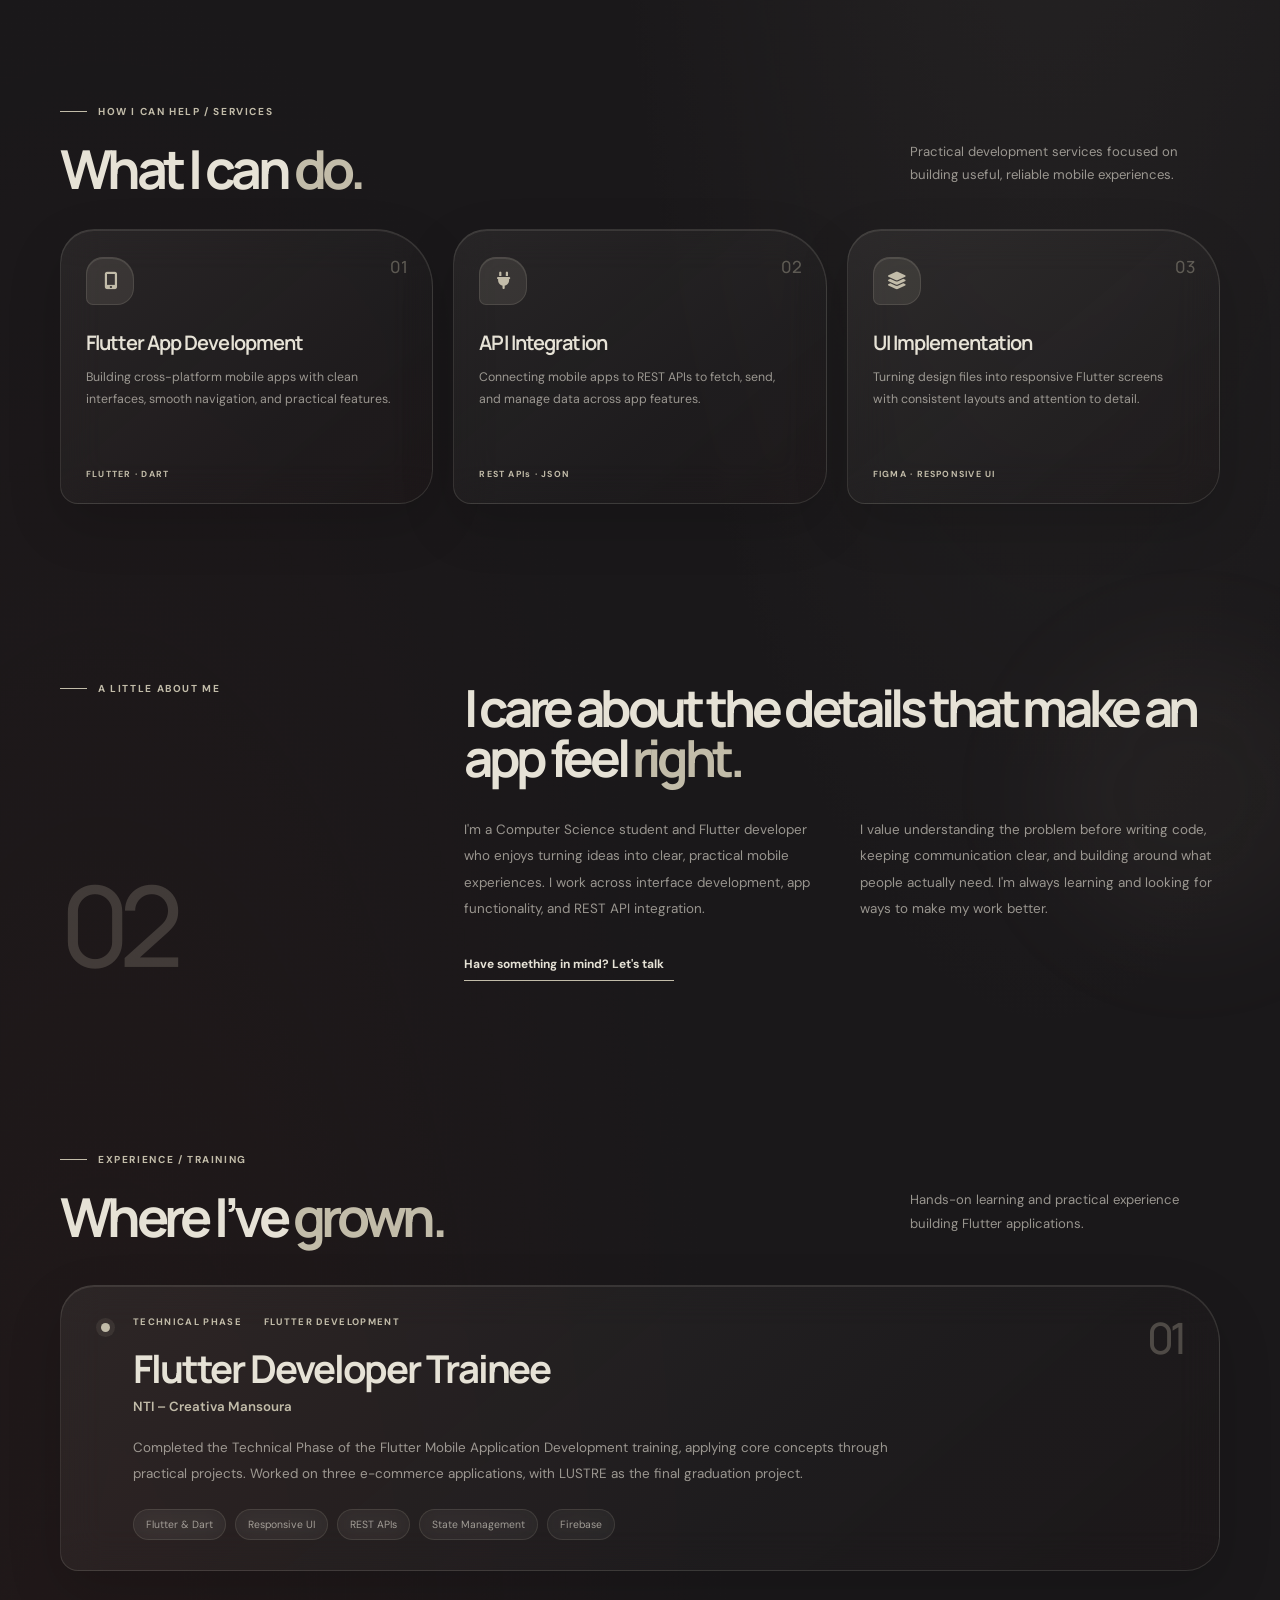
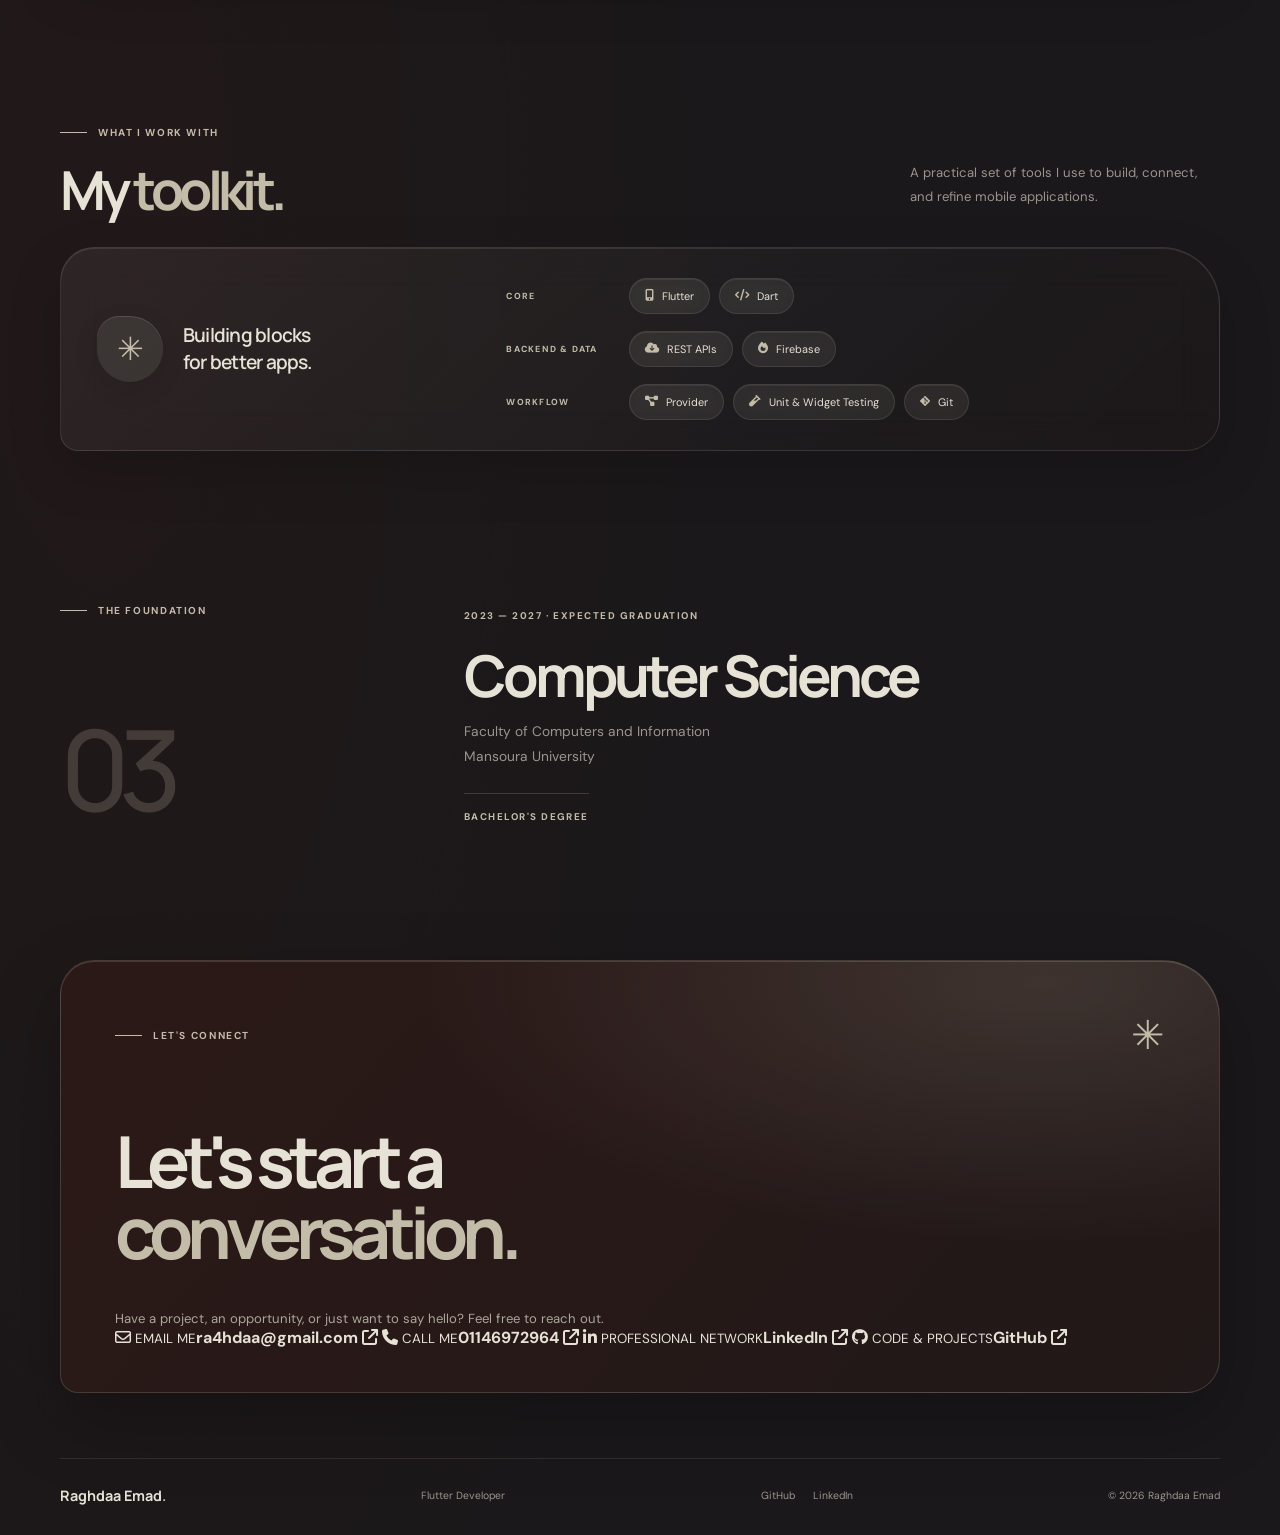
==== commit 76488a0a: "Add complete contact methods" ====
--- a/index.html
+++ b/index.html
@@ -134,9 +134,33 @@
 </section>
 
 <section class="contact-section section-wrap" id="contact">
-  <div class="contact-top"><p class="eyebrow"><span class="eyebrow-line"></span> HAVE A PROJECT IN MIND?</p><span class="contact-star">✳</span></div>
-  <h2>Let's make<br>something <em>meaningful.</em></h2>
-  <div class="contact-bottom"><p>I'm open to conversations, collaborations, and new opportunities.</p><a href="https://www.linkedin.com/in/رغْداءّ-عماد-012b31326" target="_blank" rel="noopener noreferrer" class="button button-cream">Get in touch <i class="fa-solid fa-arrow-up-right"></i></a></div>
+  <div class="contact-top"><p class="eyebrow"><span class="eyebrow-line"></span> LET'S CONNECT</p><span class="contact-star">✳</span></div>
+  <h2>Let's start a<br><em>conversation.</em></h2>
+  <div class="contact-bottom">
+    <p>Have a project, an opportunity, or just want to say hello? Feel free to reach out.</p>
+  </div>
+  <div class="contact-methods" aria-label="Contact methods">
+    <a class="contact-method" href="mailto:ra4hdaa@gmail.com">
+      <span class="contact-method-icon"><i class="fa-regular fa-envelope"></i></span>
+      <span class="contact-method-copy"><small>EMAIL ME</small><strong>ra4hdaa@gmail.com</strong></span>
+      <i class="fa-solid fa-arrow-up-right-from-square contact-method-arrow"></i>
+    </a>
+    <a class="contact-method" href="tel:+201146972964">
+      <span class="contact-method-icon"><i class="fa-solid fa-phone"></i></span>
+      <span class="contact-method-copy"><small>CALL ME</small><strong>01146972964</strong></span>
+      <i class="fa-solid fa-arrow-up-right-from-square contact-method-arrow"></i>
+    </a>
+    <a class="contact-method" href="https://www.linkedin.com/in/رغْداءّ-عماد-012b31326" target="_blank" rel="noopener noreferrer">
+      <span class="contact-method-icon"><i class="fa-brands fa-linkedin-in"></i></span>
+      <span class="contact-method-copy"><small>PROFESSIONAL NETWORK</small><strong>LinkedIn</strong></span>
+      <i class="fa-solid fa-arrow-up-right-from-square contact-method-arrow"></i>
+    </a>
+    <a class="contact-method" href="https://github.com/raghdaaaaa" target="_blank" rel="noopener noreferrer">
+      <span class="contact-method-icon"><i class="fa-brands fa-github"></i></span>
+      <span class="contact-method-copy"><small>CODE & PROJECTS</small><strong>GitHub</strong></span>
+      <i class="fa-solid fa-arrow-up-right-from-square contact-method-arrow"></i>
+    </a>
+  </div>
 </section>
 </main>
 <footer class="footer"><a href="#home" class="footer-brand">Raghdaa Emad<span>.</span></a><span>Flutter Developer</span><div class="footer-links"><a href="https://github.com/raghdaaaaa" target="_blank" rel="noopener noreferrer">GitHub</a><a href="https://www.linkedin.com/in/رغْداءّ-عماد-012b31326" target="_blank" rel="noopener noreferrer">LinkedIn</a></div><p>© <span id="copyright-year"></span> Raghdaa Emad</p></footer>
--- a/style3.css
+++ b/style3.css
@@ -229,3 +229,120 @@
 @media(max-width:900px){.project-grid{gap:14px}.project-info p{min-height:88px}}
 @media(max-width:700px){.project-grid{gap:18px}.project-photo,.project-card:nth-child(2) .project-photo{aspect-ratio:1.7/1}.project-info p{min-height:0}.project-card,.project-card:nth-child(2){height:auto}}
 @media(prefers-reduced-motion:reduce){.hero-copy>*,.hero-visual{animation:none!important}.reveal-item,.reveal-item.is-visible{opacity:1;transform:none;transition:none}.project-card,.project-photo img,.toolkit-pills span,.experience-tags span{transition:none!important}}
+
+ 
+/* Services */
+.services-section{padding:82px 0 88px}
+.services-section .section-heading{margin-bottom:34px}
+.services-grid{display:grid;grid-template-columns:repeat(3,minmax(0,1fr));gap:20px}
+.service-card{position:relative;min-height:275px;padding:27px 25px 23px;display:flex;flex-direction:column;align-items:flex-start;border:1px solid rgba(230,226,214,.1);border-radius:30px 30px 30px 8px;background:linear-gradient(145deg,rgba(230,226,214,.07),rgba(230,226,214,.018));box-shadow:inset 0 1px 0 rgba(230,226,214,.08),0 18px 45px rgba(0,0,0,.12);transition:transform .3s ease,border-color .3s ease,background .3s ease}
+.service-card:hover{transform:translateY(-6px);border-color:rgba(194,188,169,.32);background:linear-gradient(145deg,rgba(230,226,214,.1),rgba(230,226,214,.025))}
+.service-number{position:absolute;right:24px;top:25px;color:rgba(194,188,169,.38);font:500 1.05rem "Manrope",sans-serif}
+.service-icon{width:48px;height:48px;display:grid;place-items:center;border-radius:16px 16px 16px 5px;background:rgba(194,188,169,.1);border:1px solid rgba(194,188,169,.16);color:var(--taupe);font-size:1.1rem}
+.service-card h3{margin-top:25px;font:650 1.25rem/1.25 "Manrope",sans-serif;letter-spacing:-.045em}
+.service-card p{margin-top:11px;color:var(--muted);font-size:.77rem;line-height:1.8;max-width:310px}
+.service-detail{margin-top:auto;padding-top:22px;color:var(--taupe);font-size:.55rem;font-weight:700;letter-spacing:.14em}
+@media(max-width:900px){.services-grid{gap:14px}.service-card{padding:23px 19px}.service-card h3{font-size:1.1rem}}
+@media(max-width:700px){.services-section{padding:65px 0}.services-grid{grid-template-columns:1fr;gap:14px}.service-card{min-height:225px;padding:23px 21px}.service-card h3{margin-top:20px;font-size:1.2rem}}
+@media(prefers-reduced-motion:reduce){.service-card{transition:none}}
+
+
+/* Cohesive visual finish */
+:root{
+ --glass-edge:rgba(230,226,214,.13);
+ --glass-fill:rgba(230,226,214,.045);
+ --glass-highlight:rgba(230,226,214,.11);
+ --curve-lg:34px;
+ --curve-organic:34px 58px 34px 18px;
+}
+body{
+ background:
+  radial-gradient(ellipse at 82% 22%,rgba(194,188,169,.075),transparent 31%),
+  radial-gradient(ellipse at 8% 72%,rgba(44,25,23,.38),transparent 38%),
+  var(--ink);
+}
+.work-section{padding-top:76px;padding-bottom:105px}
+.work-section .section-heading{margin-bottom:42px}
+.project-grid{gap:24px;align-items:stretch}
+.project-card,.project-card:nth-child(2){
+ position:relative;isolation:isolate;overflow:hidden;
+ padding:10px;border:1px solid var(--glass-edge);
+ border-radius:var(--curve-organic);
+ background:linear-gradient(145deg,rgba(230,226,214,.085),rgba(230,226,214,.025) 52%,rgba(44,25,23,.16));
+ box-shadow:inset 0 1px 0 var(--glass-highlight),0 22px 58px rgba(0,0,0,.2);
+ backdrop-filter:blur(24px);-webkit-backdrop-filter:blur(24px);
+ transition:transform .42s cubic-bezier(.2,.7,.2,1),border-color .35s,box-shadow .35s;
+}
+.project-card:before{
+ content:"";position:absolute;z-index:-1;inset:-35% auto auto -25%;width:85%;height:65%;
+ border-radius:50%;background:rgba(194,188,169,.085);filter:blur(48px);pointer-events:none;
+}
+.project-card:hover,.project-card:nth-child(2):hover{
+ transform:translateY(-8px);border-color:rgba(194,188,169,.34);
+ box-shadow:inset 0 1px 0 rgba(230,226,214,.16),0 30px 70px rgba(0,0,0,.28);
+}
+.project-photo,.project-card:nth-child(2) .project-photo{
+ position:relative;isolation:isolate;width:100%;aspect-ratio:1.32/1;height:auto;
+ overflow:hidden;border-radius:26px 48px 22px 22px;background:#30201e;
+}
+.project-photo:after{
+ content:"";position:absolute;inset:35% 0 0;z-index:1;
+ background:linear-gradient(180deg,transparent,rgba(26,24,26,.25));pointer-events:none;
+}
+.project-photo img{
+ width:100%;height:100%;object-fit:cover;filter:saturate(.88) contrast(.98);
+ transition:transform .8s cubic-bezier(.2,.7,.2,1),filter .5s;
+}
+.project-card:hover .project-photo img{transform:scale(1.065);filter:saturate(1.02) contrast(1.02)}
+.project-arrow{
+ z-index:2;right:14px;top:14px;width:39px;height:39px;
+ background:rgba(26,24,26,.48);border:1px solid rgba(230,226,214,.34);
+ box-shadow:inset 0 1px 0 rgba(230,226,214,.18),0 8px 24px rgba(0,0,0,.18);
+}
+.project-info{padding:22px 17px 18px}
+.project-topline{font-size:.57rem;letter-spacing:.12em;color:rgba(194,188,169,.86)}
+.project-topline span:last-child{padding:5px 10px;border:1px solid rgba(194,188,169,.17);border-radius:99px;background:rgba(230,226,214,.045)}
+.project-info h3{font-size:2rem;margin-top:18px;letter-spacing:-.065em}
+.project-info p{font-size:.79rem;line-height:1.8;min-height:68px;color:rgba(230,226,214,.68);max-width:30ch}
+.project-visit{margin-top:19px;padding-top:15px;border-color:rgba(194,188,169,.15);font-size:.69rem;letter-spacing:.015em}
+.all-projects{margin-top:42px;padding-top:23px;border-color:rgba(194,188,169,.16)}
+/* One shared glass language for supporting sections */
+.service-card,.experience-card,.toolkit-layout{
+ border:1px solid var(--glass-edge);
+ border-radius:var(--curve-organic);
+ background:linear-gradient(140deg,rgba(230,226,214,.07),rgba(230,226,214,.018) 65%,rgba(44,25,23,.12));
+ box-shadow:inset 0 1px 0 var(--glass-highlight),0 20px 54px rgba(0,0,0,.15);
+ backdrop-filter:blur(20px);-webkit-backdrop-filter:blur(20px);
+}
+.service-card{border-color:var(--glass-edge);transition:transform .35s cubic-bezier(.2,.7,.2,1),border-color .3s,background .3s}
+.service-card:hover{transform:translateY(-6px);border-color:rgba(194,188,169,.34)}
+.service-icon{border-radius:17px 22px 17px 7px;background:rgba(194,188,169,.12);box-shadow:inset 0 1px 0 rgba(230,226,214,.12)}
+.experience-card{border-radius:var(--curve-organic)}
+.toolkit-layout{border-radius:var(--curve-organic)}
+.toolkit-orbit{border-radius:22px 50% 50% 50%;box-shadow:inset 0 1px 0 rgba(230,226,214,.15),0 8px 25px rgba(0,0,0,.12)}
+.toolkit-pills span,.experience-tags span{backdrop-filter:blur(12px);-webkit-backdrop-filter:blur(12px)}
+.contact-section{
+ border-radius:var(--curve-organic);
+ border:1px solid rgba(194,188,169,.2);
+ box-shadow:inset 0 1px 0 rgba(230,226,214,.16),0 28px 75px rgba(0,0,0,.24);
+}
+.site-header{backdrop-filter:blur(22px);-webkit-backdrop-filter:blur(22px)}
+@media(max-width:900px){
+ .project-grid{gap:16px}
+ .project-photo,.project-card:nth-child(2) .project-photo{aspect-ratio:1.18/1}
+ .project-info{padding:18px 12px 15px}
+ .project-info p{min-height:88px}
+}
+@media(max-width:700px){
+ .work-section{padding-top:62px;padding-bottom:78px}
+ .project-grid{gap:20px}
+ .project-photo,.project-card:nth-child(2) .project-photo{aspect-ratio:1.55/1;border-radius:23px 42px 20px 20px}
+ .project-info{padding:19px 14px 15px}
+ .project-info p{min-height:0;max-width:42ch}
+ .project-card,.project-card:nth-child(2){border-radius:28px 46px 28px 12px}
+ .service-card{border-radius:28px 46px 28px 12px}
+ .experience-card,.toolkit-layout,.contact-section{border-radius:28px 46px 28px 12px}
+}
+@media(prefers-reduced-motion:reduce){
+ .project-card,.project-photo img,.service-card{transition:none!important}
+}
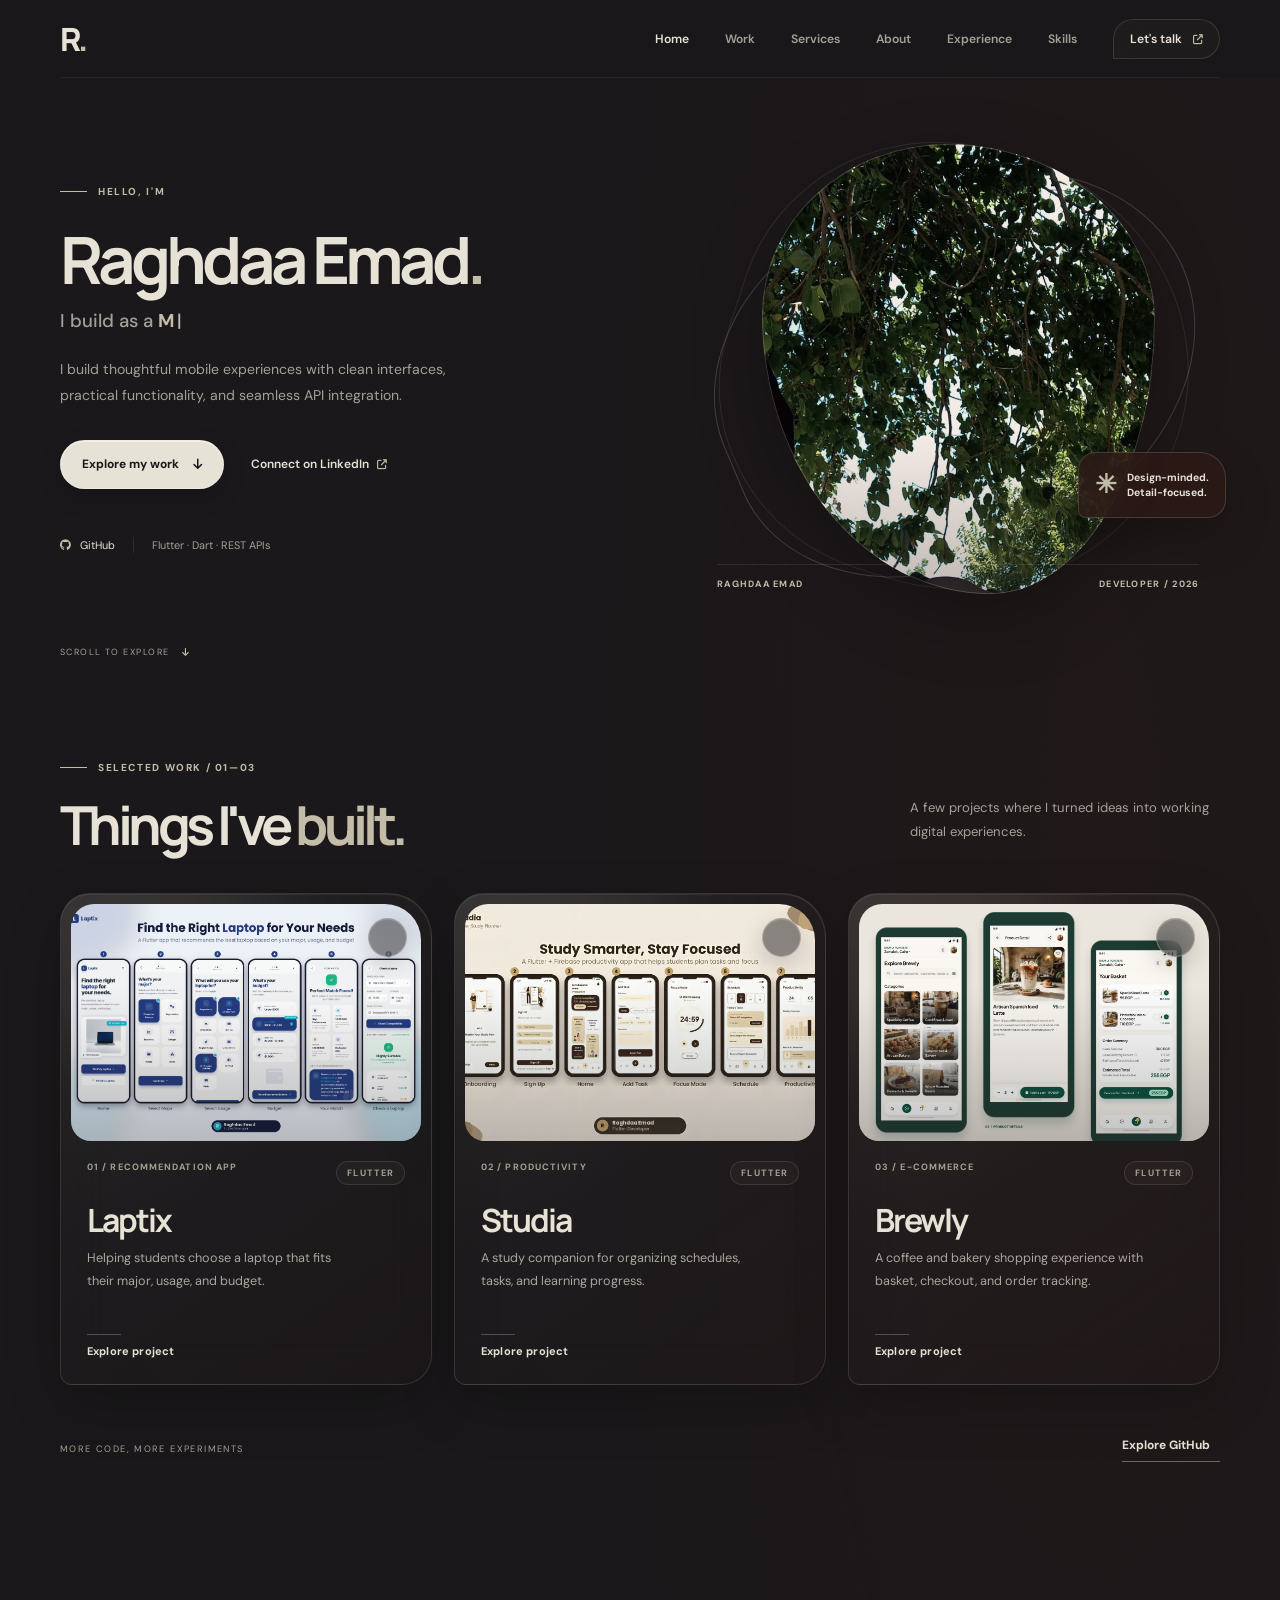
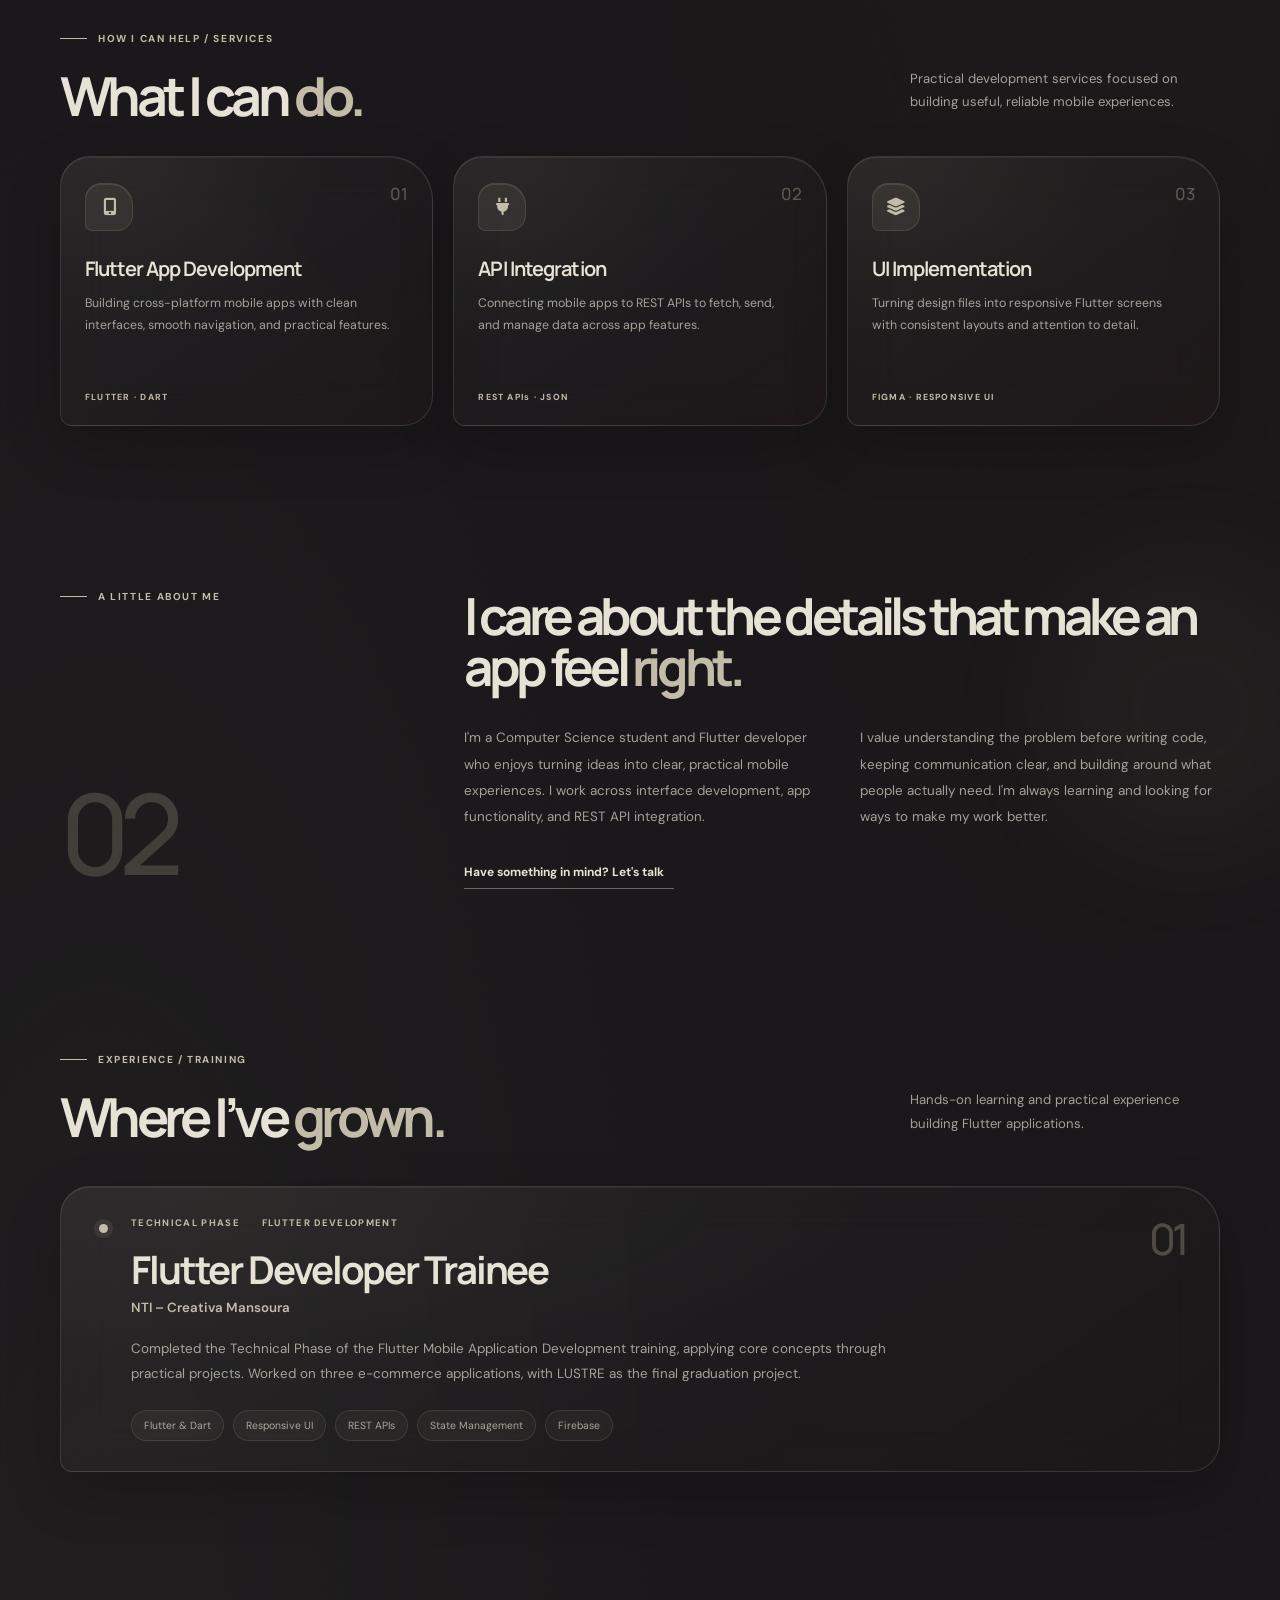
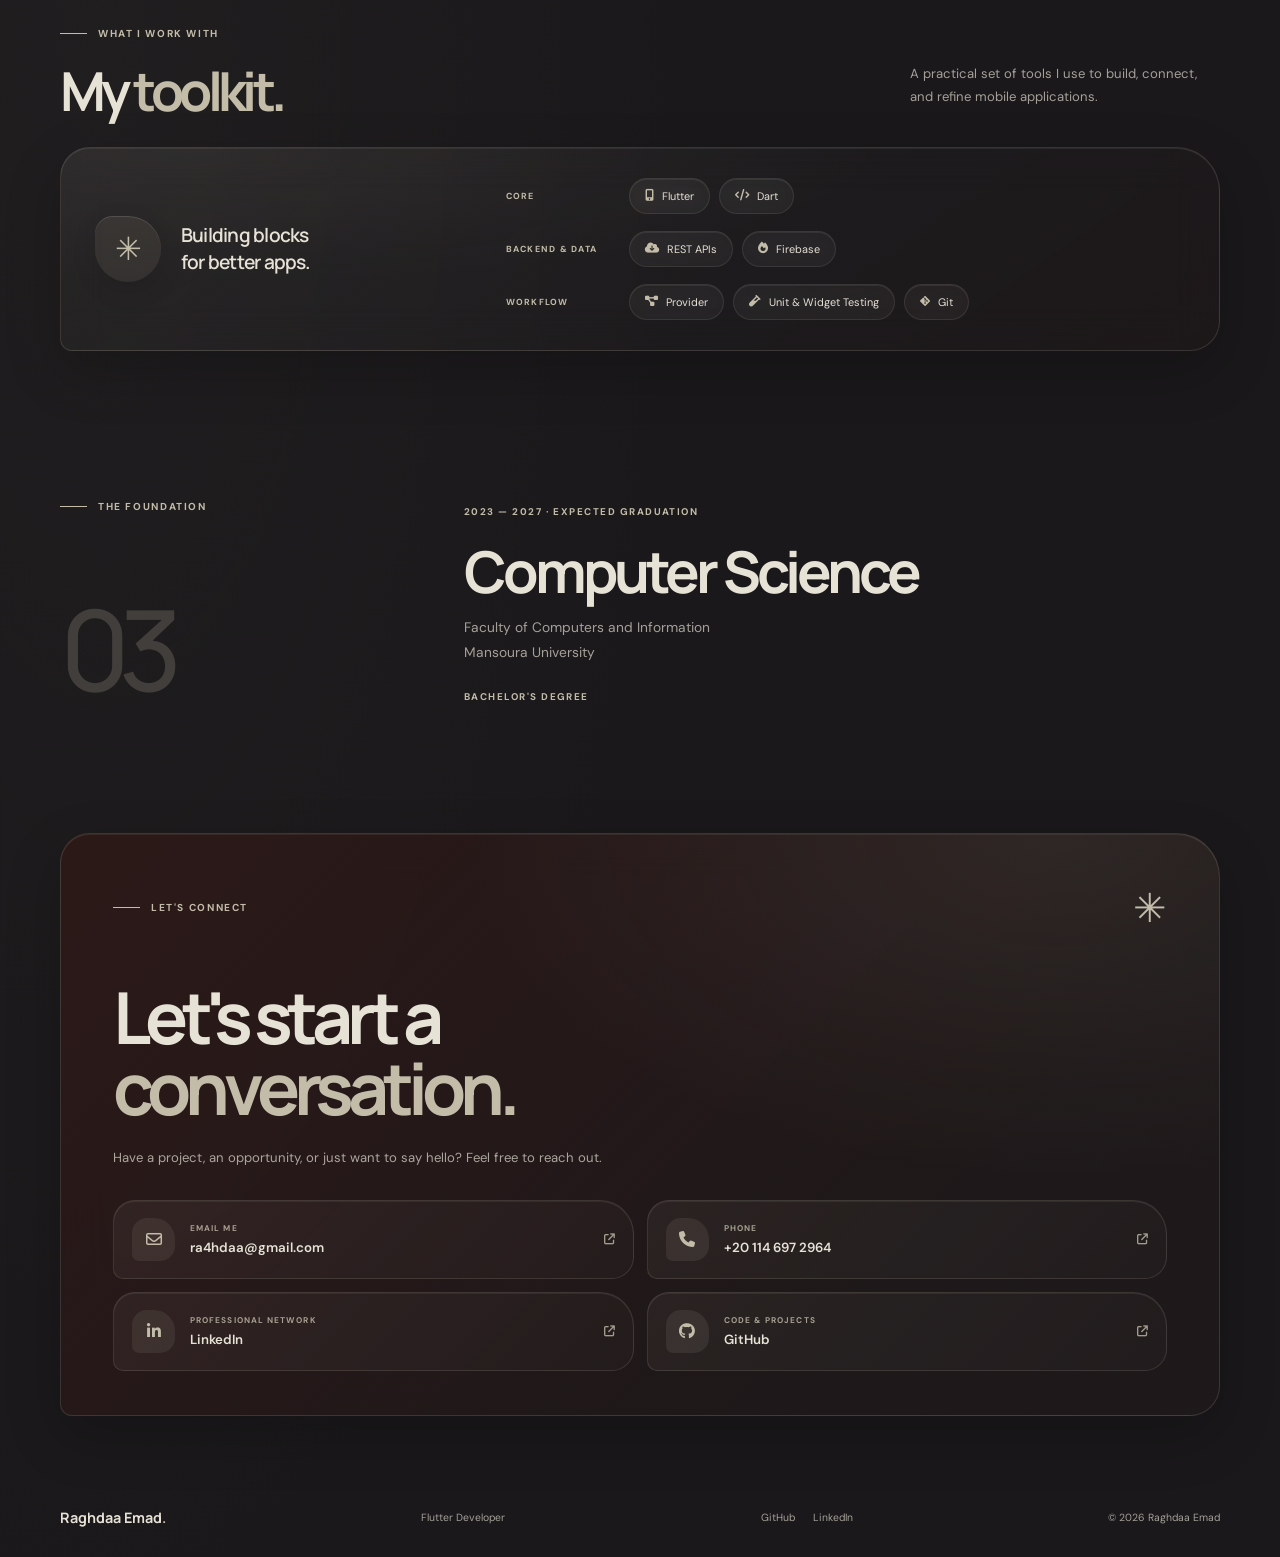
==== commit 914de847: "Refine contact phone presentation" ====
--- a/index.html
+++ b/index.html
@@ -147,7 +147,7 @@
     </a>
     <a class="contact-method" href="tel:+201146972964">
       <span class="contact-method-icon"><i class="fa-solid fa-phone"></i></span>
-      <span class="contact-method-copy"><small>CALL ME</small><strong>01146972964</strong></span>
+      <span class="contact-method-copy"><small>PHONE</small><strong>+20 114 697 2964</strong></span>
       <i class="fa-solid fa-arrow-up-right-from-square contact-method-arrow"></i>
     </a>
     <a class="contact-method" href="https://www.linkedin.com/in/رغْداءّ-عماد-012b31326" target="_blank" rel="noopener noreferrer">
--- a/style3.css
+++ b/style3.css
@@ -346,3 +346,186 @@
 @media(prefers-reduced-motion:reduce){
  .project-card,.project-photo img,.service-card{transition:none!important}
 }
+
+
+/* Contact methods */
+.contact-section h2{margin-top:48px}
+.contact-bottom{margin-top:25px}
+.contact-methods{display:grid;grid-template-columns:repeat(2,minmax(0,1fr));gap:13px;margin-top:34px}
+.contact-method{min-width:0;display:flex;align-items:center;gap:15px;padding:17px 18px;border:1px solid rgba(230,226,214,.15);border-radius:20px 30px 20px 8px;background:linear-gradient(130deg,rgba(230,226,214,.085),rgba(230,226,214,.025));box-shadow:inset 0 1px 0 rgba(230,226,214,.1);transition:transform .28s ease,border-color .28s ease,background .28s ease}
+.contact-method:hover{transform:translateY(-4px);border-color:rgba(194,188,169,.42);background:linear-gradient(130deg,rgba(230,226,214,.13),rgba(230,226,214,.04))}
+.contact-method-icon{flex:0 0 43px;width:43px;height:43px;display:grid;place-items:center;border-radius:15px 15px 15px 5px;background:rgba(194,188,169,.13);color:var(--taupe);font-size:1rem}
+.contact-method-copy{min-width:0;display:flex;flex-direction:column;gap:5px}
+.contact-method-copy small{font-size:.52rem;letter-spacing:.13em;font-weight:700;color:rgba(194,188,169,.82)}
+.contact-method-copy strong{font-size:.83rem;font-weight:600;overflow-wrap:anywhere}
+.contact-method-arrow{margin-left:auto;flex:0 0 auto;color:var(--taupe);font-size:.68rem;opacity:.8}
+.contact-method:focus-visible{outline:2px solid var(--taupe);outline-offset:4px}
+@media(max-width:700px){
+ .contact-section h2{margin-top:40px}
+ .contact-methods{grid-template-columns:1fr;gap:10px;margin-top:27px}
+ .contact-method{padding:15px 14px;border-radius:18px 26px 18px 8px}
+ .contact-method-copy strong{font-size:.8rem}
+}
+@media(prefers-reduced-motion:reduce){.contact-method{transition:none}}
+
+
+/* Unified visual system: one curve language and a calmer color balance */
+:root{
+  --ink:#1A181A;
+  --wine:#2C1917;
+  --cream:#E6E2D6;
+  --taupe:#C2BCA9;
+  --muted:rgba(230,226,214,.68);
+  --line:rgba(194,188,169,.13);
+  --glass-edge:rgba(194,188,169,.17);
+  --glass-fill:rgba(230,226,214,.035);
+  --glass-highlight:rgba(230,226,214,.075);
+  --curve-card:30px 44px 30px 12px;
+  --curve-image:23px 36px 20px 20px;
+}
+body{
+  background:
+    radial-gradient(ellipse at 86% 17%,rgba(44,25,23,.34),transparent 34%),
+    radial-gradient(ellipse at 8% 68%,rgba(194,188,169,.035),transparent 36%),
+    var(--ink);
+}
+.site-header{background:rgba(26,24,26,.84);border:0}
+.header-inner{border-bottom:1px solid rgba(194,188,169,.09)}
+.navigation a{transition:color .25s ease}
+.navigation .nav-contact{
+  border:1px solid rgba(194,188,169,.17);
+  background:rgba(230,226,214,.025);
+}
+.hero-visual:before{
+  background:radial-gradient(circle,rgba(194,188,169,.075),transparent 70%);
+}
+.portrait-frame{
+  box-shadow:0 24px 70px rgba(0,0,0,.28),inset 0 0 0 1px rgba(230,226,214,.12);
+}
+.visual-note{
+  background:rgba(44,25,23,.82);
+  color:var(--cream);
+  border:1px solid rgba(194,188,169,.2);
+  border-radius:18px 26px 18px 8px;
+  box-shadow:0 18px 45px rgba(0,0,0,.24);
+}
+.note-mark{color:var(--taupe)}
+.section-heading h2 em,.about-content h2 em,.contact-section h2 em{color:var(--taupe)}
+.eyebrow,.work-number,.experience-meta,.toolkit-label,.education-date,.education-degree{color:var(--taupe)}
+.work-section{padding-top:72px;padding-bottom:92px}
+.project-grid{gap:22px}
+.project-card,.project-card:nth-child(2),
+.service-card,.experience-card,.toolkit-layout,.contact-section{
+  border:1px solid var(--glass-edge);
+  border-radius:var(--curve-card);
+  background:
+    radial-gradient(ellipse at 12% 0%,rgba(194,188,169,.055),transparent 48%),
+    linear-gradient(145deg,rgba(230,226,214,.045),rgba(230,226,214,.014) 62%,rgba(44,25,23,.17));
+  box-shadow:inset 0 1px 0 var(--glass-highlight),0 20px 56px rgba(0,0,0,.2);
+  -webkit-backdrop-filter:blur(22px);
+  backdrop-filter:blur(22px);
+}
+.project-card,.project-card:nth-child(2){padding:10px;overflow:hidden}
+.project-card:hover,.project-card:nth-child(2):hover{
+  border-color:rgba(194,188,169,.3);
+  box-shadow:inset 0 1px 0 rgba(230,226,214,.1),0 28px 65px rgba(0,0,0,.26);
+}
+.project-photo,.project-card:nth-child(2) .project-photo{
+  aspect-ratio:1.48/1;
+  height:auto;
+  border-radius:var(--curve-image);
+  background:var(--wine);
+}
+.project-info{padding:20px 16px 16px}
+.project-info p{color:rgba(230,226,214,.7)}
+.project-topline{color:rgba(194,188,169,.82)}
+.project-topline span:last-child{
+  border-color:rgba(194,188,169,.15);
+  background:rgba(194,188,169,.045);
+}
+.project-visit{
+  border-top:0;
+  padding-top:10px;
+  position:relative;
+}
+.project-visit:before{
+  content:"";
+  position:absolute;
+  top:0;left:0;width:34px;height:1px;
+  background:rgba(194,188,169,.32);
+}
+.all-projects{border:0;padding-top:10px}
+.all-projects a,.underlined-link{border-color:rgba(194,188,169,.48)}
+.services-section{padding-top:78px;padding-bottom:82px}
+.service-card{
+  min-height:270px;
+  padding:26px 24px 22px;
+  transition:transform .35s ease,border-color .3s ease,box-shadow .3s ease;
+}
+.service-card:hover{transform:translateY(-5px);border-color:rgba(194,188,169,.3)}
+.service-icon{
+  border-radius:16px 22px 16px 7px;
+  background:rgba(194,188,169,.09);
+  border-color:rgba(194,188,169,.14);
+}
+.experience-card{padding:30px 32px}
+.experience-tags span{
+  border-color:rgba(194,188,169,.14);
+  background:rgba(194,188,169,.045);
+}
+.toolkit-layout{padding:30px 34px}
+.toolkit-pills span{
+  border-color:rgba(194,188,169,.13);
+  background:rgba(230,226,214,.045);
+}
+.toolkit-orbit{
+  background:rgba(194,188,169,.09);
+  border-radius:18px 50% 50% 50%;
+}
+.about-section{padding-top:82px;padding-bottom:82px}
+.education-section{padding-top:54px;padding-bottom:58px}
+.education-degree{border-top:0;padding-top:0}
+.contact-section{
+  margin-top:70px;
+  padding:48px 52px 44px;
+  background:
+    radial-gradient(ellipse at 86% 0%,rgba(194,188,169,.09),transparent 42%),
+    linear-gradient(135deg,rgba(44,25,23,.96),rgba(31,25,26,.97) 72%);
+}
+.contact-method{
+  border:1px solid rgba(194,188,169,.16);
+  border-radius:22px 34px 22px 10px;
+  background:linear-gradient(135deg,rgba(230,226,214,.055),rgba(230,226,214,.018));
+  box-shadow:inset 0 1px 0 rgba(230,226,214,.07);
+}
+.contact-method:hover{
+  border-color:rgba(194,188,169,.32);
+  background:linear-gradient(135deg,rgba(230,226,214,.085),rgba(230,226,214,.025));
+}
+.contact-method-icon{
+  border-radius:15px 21px 15px 7px;
+  background:rgba(194,188,169,.1);
+}
+.footer{border-top:0}
+.footer-links a:hover,.navigation a:hover{color:var(--taupe)}
+@media(max-width:900px){
+  .project-grid{gap:16px}
+  .project-photo,.project-card:nth-child(2) .project-photo{aspect-ratio:1.25/1}
+}
+@media(max-width:700px){
+  .project-card,.project-card:nth-child(2),
+  .service-card,.experience-card,.toolkit-layout,.contact-section{
+    border-radius:26px 38px 26px 11px;
+  }
+  .project-photo,.project-card:nth-child(2) .project-photo{aspect-ratio:1.58/1;border-radius:21px 32px 19px 18px}
+  .service-card{min-height:0;padding:23px 21px}
+  .experience-card{padding:24px 18px}
+  .toolkit-layout{padding:24px 18px}
+  .contact-section{padding:32px 24px}
+  .contact-method{border-radius:18px 27px 18px 9px}
+  .about-section{padding-top:66px;padding-bottom:66px}
+  .education-section{padding-top:42px;padding-bottom:48px}
+}
+@media(prefers-reduced-motion:reduce){
+  .service-card,.project-card,.contact-method{transition:none!important}
+}
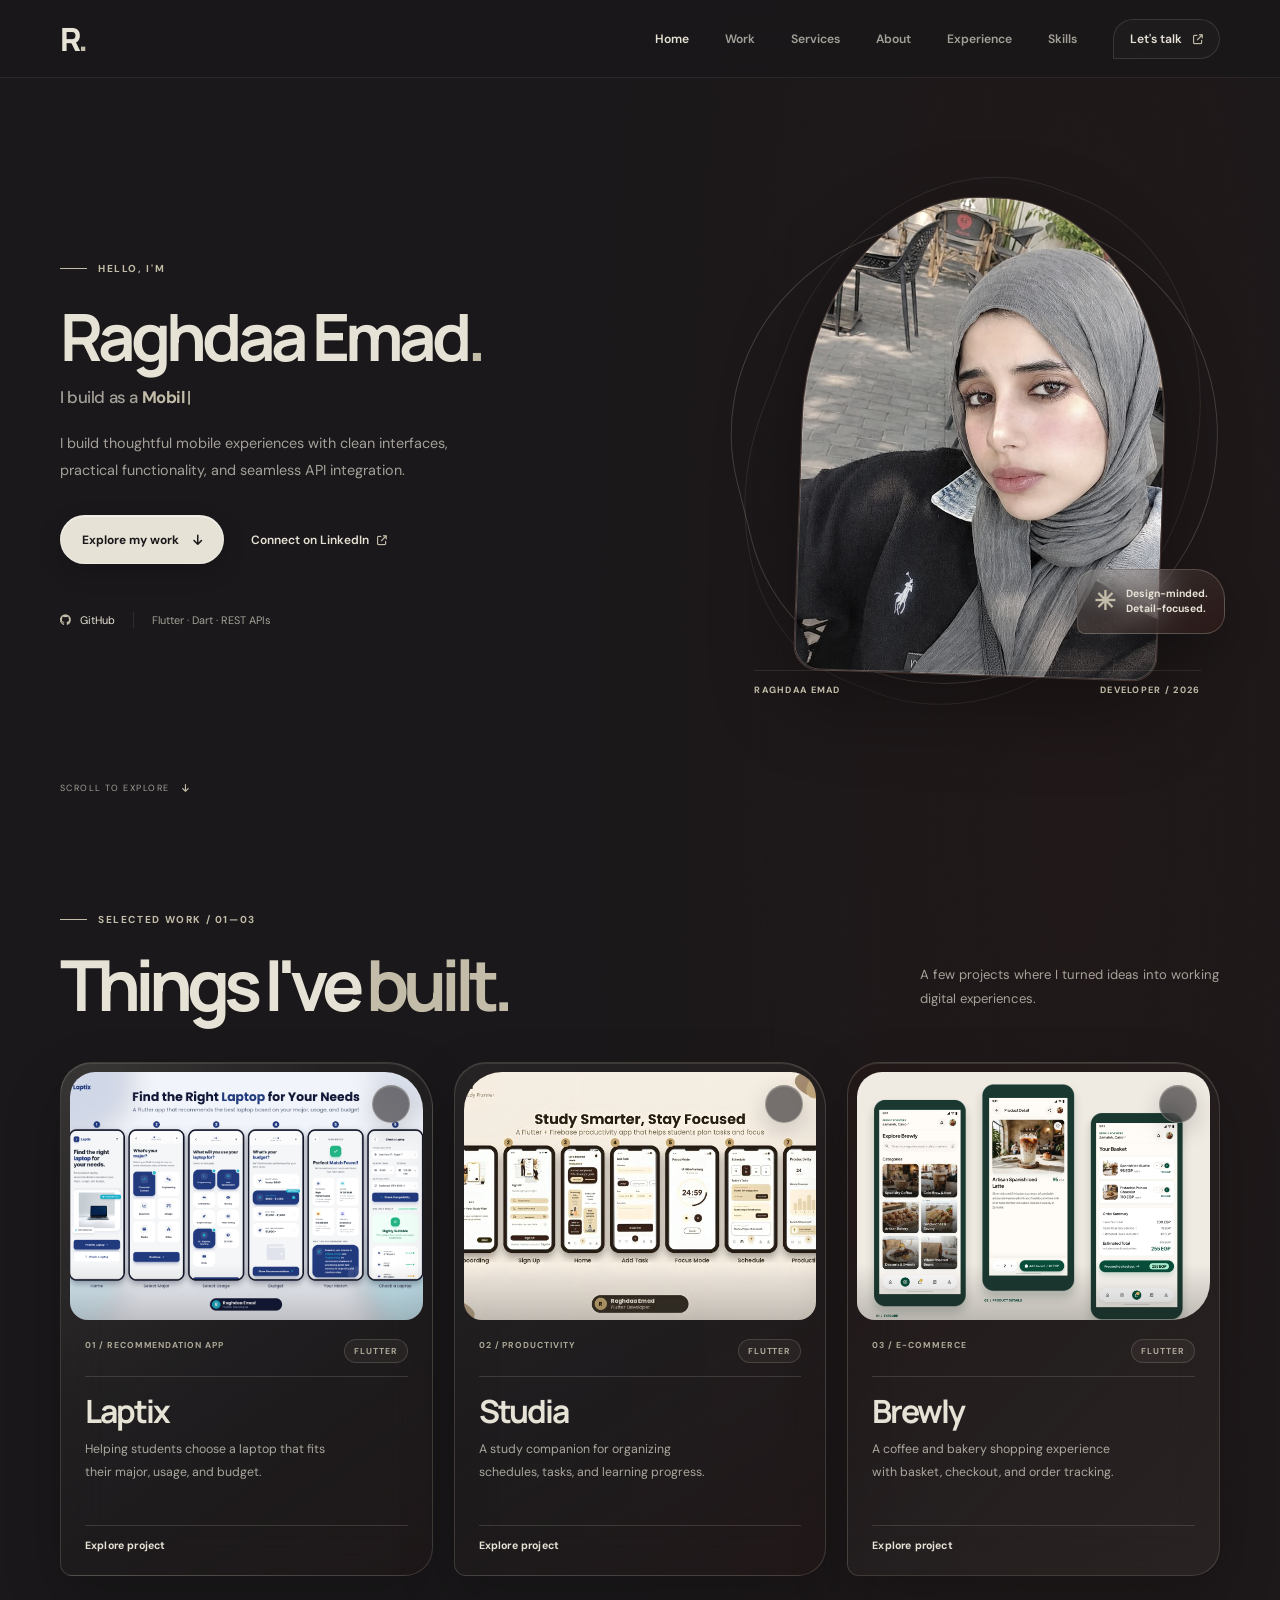
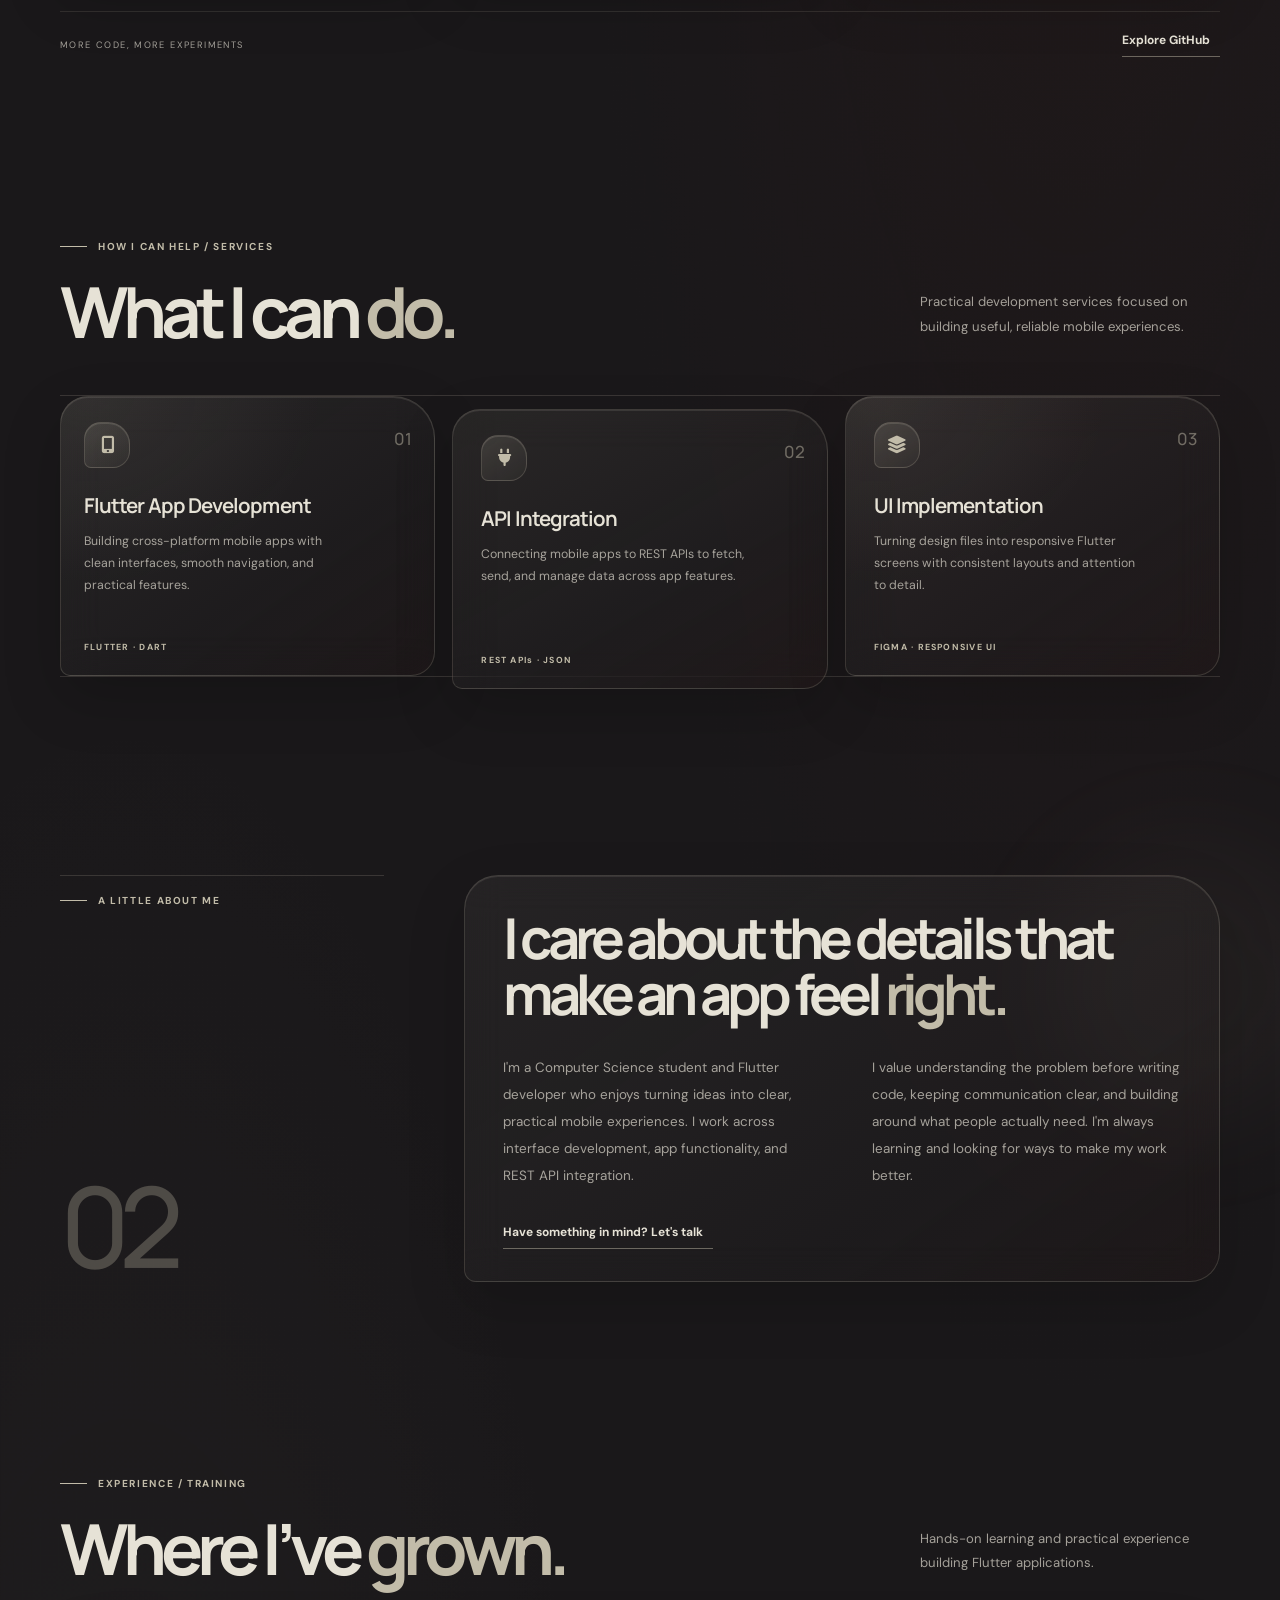
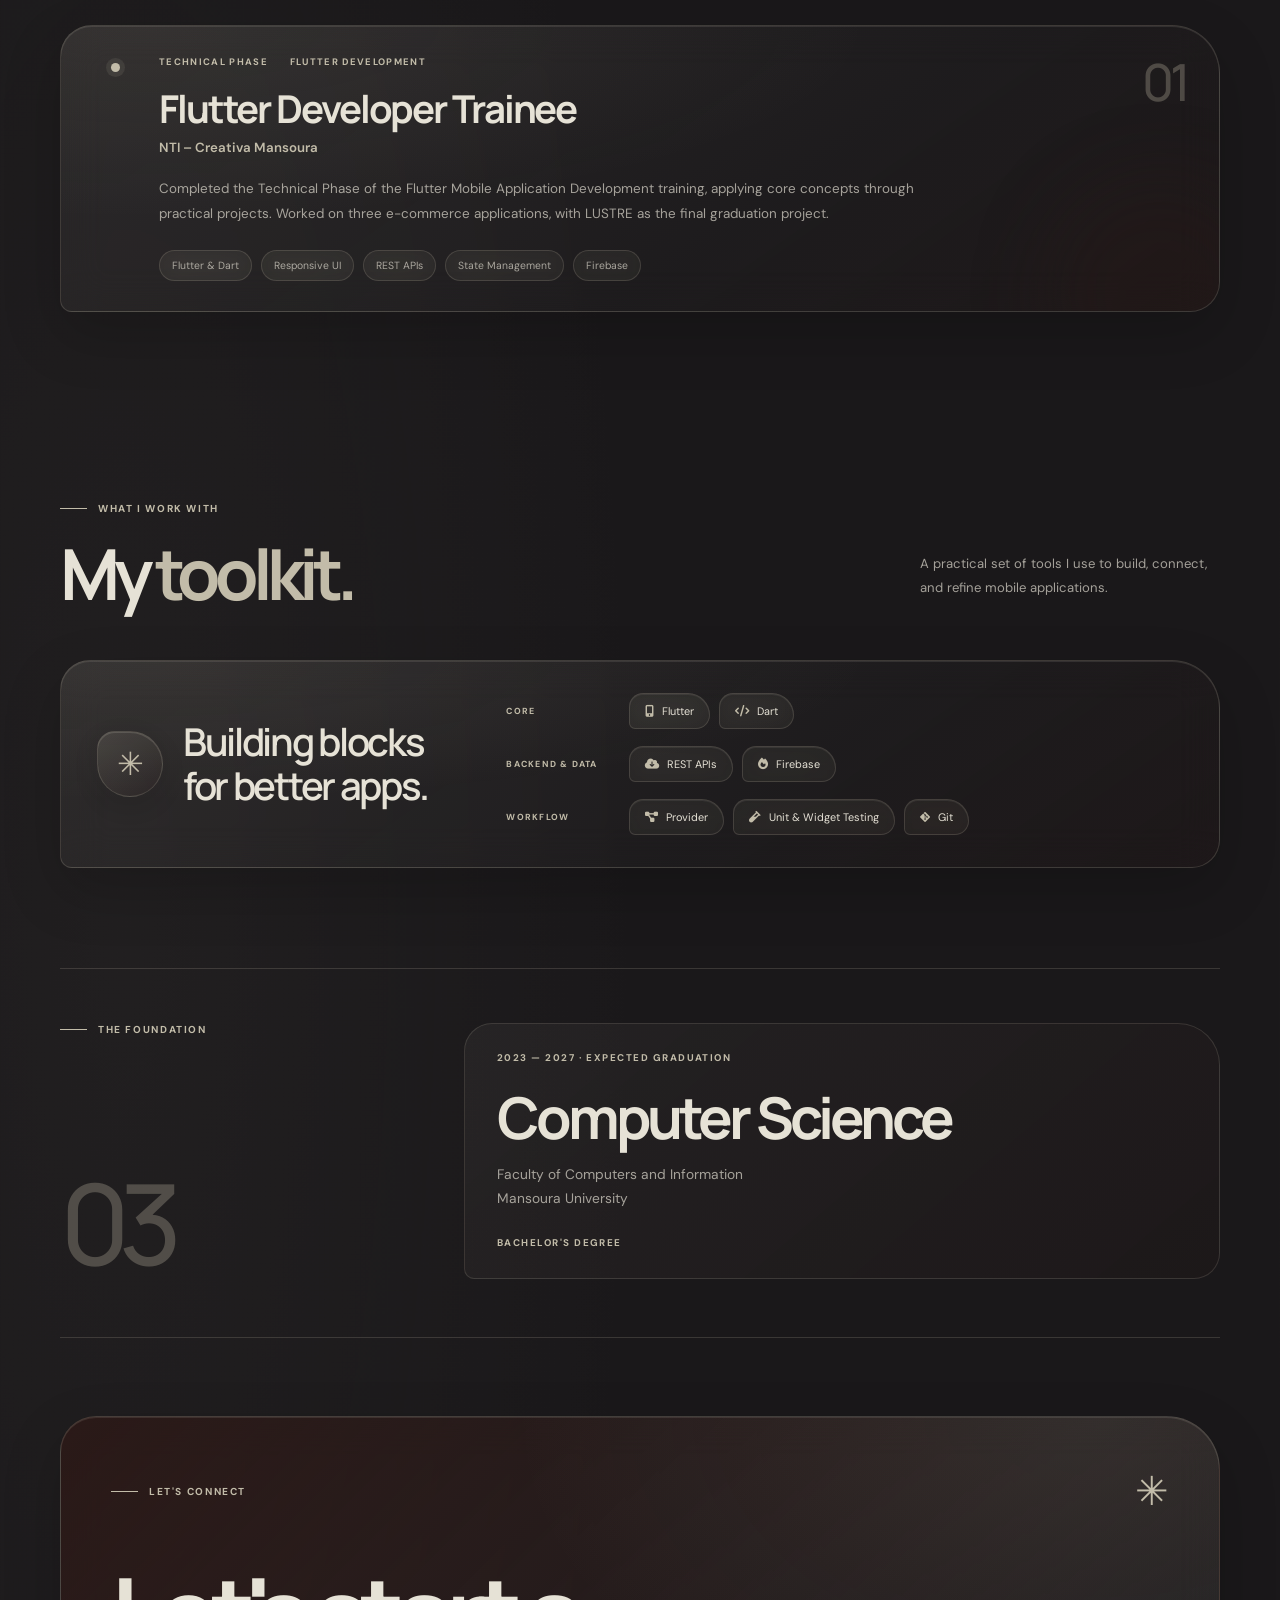
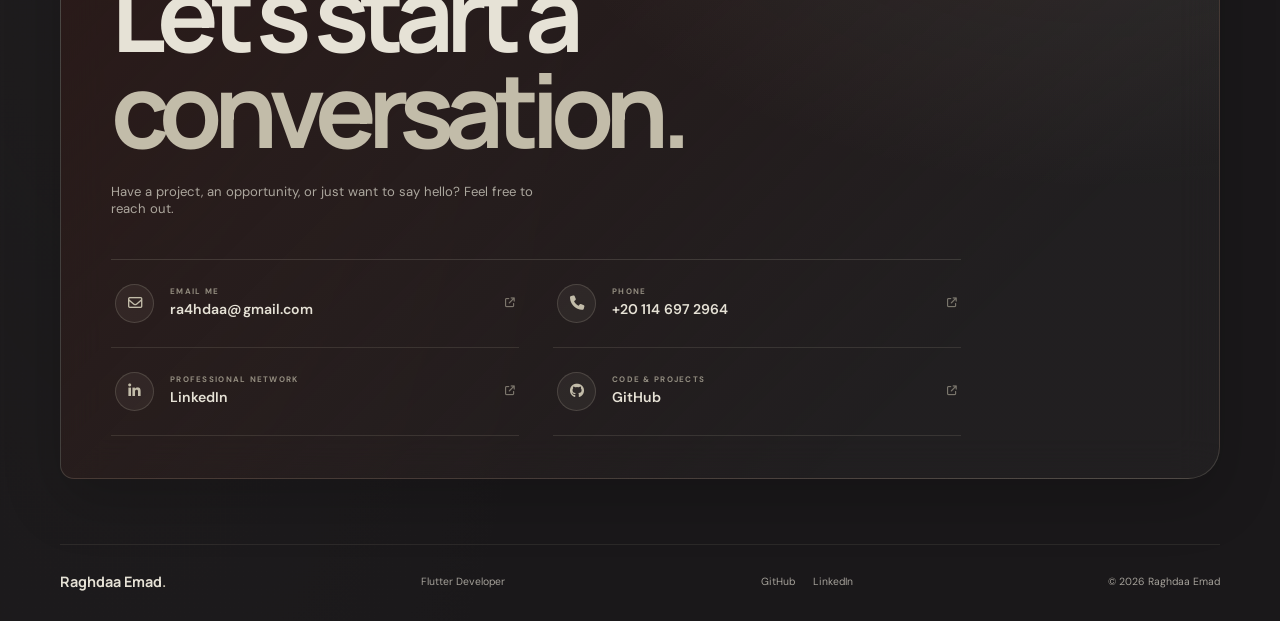
==== commit cc88f94d: "Update hero portrait" ====
--- a/index.html
+++ b/index.html
@@ -32,7 +32,7 @@
     <div class="hero-meta"><span><i class="fa-brands fa-github"></i> <a href="https://github.com/raghdaaaaa" target="_blank" rel="noopener noreferrer">GitHub</a></span><span class="meta-divider"></span><span>Flutter · Dart · REST APIs</span></div>
   </div>
   <div class="hero-visual">
-    <div class="portrait-frame"><img src="pro3.jpg" alt="Portrait of Raghdaa Emad"></div>
+    <div class="portrait-frame"><img src="my.png" alt="Portrait of Raghdaa Emad"></div>
     <div class="portrait-caption"><span>RAGHDAA EMAD</span><span>DEVELOPER / 2026</span></div>
     <span class="hero-orbit orbit-one"></span><span class="hero-orbit orbit-two"></span>
     <div class="visual-note"><span class="note-mark">✳</span><span>Design-minded.<br>Detail-focused.</span></div>
--- a/style3.css
+++ b/style3.css
@@ -529,3 +529,494 @@
 @media(prefers-reduced-motion:reduce){
   .service-card,.project-card,.contact-method{transition:none!important}
 }
+
+
+/* Contact section: quieter, editorial link layout */
+.contact-section{
+  position:relative;
+  overflow:hidden;
+}
+.contact-section .contact-bottom p{
+  max-width:440px;
+}
+.contact-methods{
+  grid-template-columns:repeat(2,minmax(0,1fr));
+  column-gap:34px;
+  row-gap:0;
+  margin-top:42px;
+  border-top:1px solid rgba(194,188,169,.17);
+}
+.contact-method{
+  min-height:88px;
+  padding:17px 4px;
+  gap:16px;
+  border:0;
+  border-bottom:1px solid rgba(194,188,169,.14);
+  border-radius:0;
+  background:transparent;
+  box-shadow:none;
+  backdrop-filter:none;
+  -webkit-backdrop-filter:none;
+  transition:color .25s ease,transform .25s ease;
+}
+.contact-method:hover{
+  transform:translateX(4px);
+  border-color:rgba(194,188,169,.24);
+  background:transparent;
+}
+.contact-method-icon{
+  flex:0 0 39px;
+  width:39px;
+  height:39px;
+  border:1px solid rgba(194,188,169,.2);
+  border-radius:50%;
+  background:rgba(194,188,169,.07);
+  color:var(--taupe);
+  font-size:.9rem;
+}
+.contact-method-copy{gap:4px}
+.contact-method-copy small{
+  font-size:.5rem;
+  letter-spacing:.16em;
+  color:rgba(194,188,169,.7);
+}
+.contact-method-copy strong{
+  font:600 .88rem/1.4 "DM Sans",sans-serif;
+  letter-spacing:.005em;
+  color:var(--cream);
+}
+.contact-method-arrow{
+  color:rgba(194,188,169,.7);
+  font-size:.62rem;
+  transition:transform .25s ease,color .25s ease;
+}
+.contact-method:hover .contact-method-arrow{
+  transform:translate(3px,-3px);
+  color:var(--cream);
+}
+.contact-method:hover .contact-method-icon{
+  background:rgba(194,188,169,.13);
+  border-color:rgba(194,188,169,.34);
+}
+@media(max-width:700px){
+  .contact-methods{
+    grid-template-columns:1fr;
+    margin-top:30px;
+  }
+  .contact-method{
+    min-height:76px;
+    padding:14px 2px;
+  }
+  .contact-method-copy strong{font-size:.84rem}
+}
+@media(prefers-reduced-motion:reduce){
+  .contact-method,.contact-method-arrow{transition:none!important}
+}
+
+
+/* Editorial direction experiment */
+:root{
+  --editorial-rule:rgba(194,188,169,.19);
+}
+body{
+  background:
+    radial-gradient(ellipse at 78% 10%,rgba(44,25,23,.28),transparent 34%),
+    var(--ink);
+}
+.site-header{
+  background:rgba(26,24,26,.94);
+  border-bottom:1px solid var(--editorial-rule);
+}
+.header-inner{border:0}
+.hero{
+  min-height:740px;
+  padding-top:112px;
+  padding-bottom:125px;
+  grid-template-columns:1.12fr .88fr;
+  gap:70px;
+}
+.hero h1{
+  max-width:720px;
+  font-size:clamp(4.4rem,8.2vw,8rem);
+  line-height:.91;
+  letter-spacing:-.095em;
+}
+.hero-role{font-size:1.05rem;letter-spacing:-.025em}
+.hero-description{max-width:410px;font-size:.9rem}
+.hero-visual{height:510px}
+.portrait-frame{
+  width:82%;height:88%;
+  border-radius:48% 48% 46% 8%;
+  transform:translate(5px,-8px) rotate(2deg);
+  box-shadow:0 30px 90px rgba(0,0,0,.32);
+}
+.portrait-frame img{filter:saturate(.62) contrast(1.04)}
+.orbit-one{width:100%;height:90%;transform:rotate(-14deg)}
+.orbit-two{width:88%;height:105%;transform:rotate(21deg)}
+.visual-note{right:-1%;bottom:12%;border-radius:3px 18px 3px 3px}
+.work-section,.services-section,.about-section,.experience-section,.skills-section{
+  position:relative;
+}
+.work-section{padding-top:105px;padding-bottom:115px}
+.section-heading{margin-bottom:52px}
+.section-heading h2{font-size:clamp(3.3rem,5.5vw,5.4rem)}
+.section-intro{max-width:300px;line-height:1.85}
+.project-grid{gap:27px}
+.project-card,.project-card:nth-child(2){
+  padding:0;
+  overflow:visible;
+  border:0;
+  border-radius:0;
+  background:transparent;
+  box-shadow:none;
+  backdrop-filter:none;
+  -webkit-backdrop-filter:none;
+  transition:transform .35s ease;
+}
+.project-card:before{display:none}
+.project-card:hover,.project-card:nth-child(2):hover{
+  transform:translateY(-5px);
+  border:0;box-shadow:none;
+}
+.project-photo,.project-card:nth-child(2) .project-photo{
+  aspect-ratio:1.28/1;
+  overflow:hidden;
+  border-radius:4px 64px 4px 4px;
+  background:var(--wine);
+}
+.project-card:nth-child(2) .project-photo{border-radius:64px 4px 4px 4px}
+.project-card:nth-child(3) .project-photo{border-radius:4px 4px 64px 4px}
+.project-photo:after{background:linear-gradient(180deg,transparent 65%,rgba(26,24,26,.24))}
+.project-photo img{filter:saturate(.78) contrast(1.02)}
+.project-arrow{border-radius:50%;background:rgba(26,24,26,.72)}
+.project-info{padding:20px 2px 12px}
+.project-topline{
+  padding-bottom:13px;
+  border-bottom:1px solid var(--editorial-rule);
+  font-size:.55rem;
+}
+.project-topline span:last-child{border:0;background:transparent;padding:0}
+.project-info h3{font-size:2.15rem;margin-top:17px}
+.project-info p{min-height:72px;max-width:31ch}
+.project-visit{padding-top:12px;margin-top:13px}
+.project-visit:before{width:100%;background:var(--editorial-rule)}
+.all-projects{border-top:1px solid var(--editorial-rule);margin-top:35px;padding-top:22px}
+.services-section{padding-top:90px;padding-bottom:105px}
+.services-section .section-heading{margin-bottom:48px}
+.services-grid{gap:0;border-top:1px solid var(--editorial-rule);border-bottom:1px solid var(--editorial-rule)}
+.service-card{
+  min-height:285px;
+  padding:28px 28px 24px 0;
+  border:0;border-radius:0;
+  background:transparent;box-shadow:none;
+  backdrop-filter:none;-webkit-backdrop-filter:none;
+  transition:transform .3s ease;
+}
+.service-card+ .service-card{padding-left:28px;border-left:1px solid var(--editorial-rule)}
+.service-card:hover{
+  transform:translateY(-4px);
+  border-color:var(--editorial-rule);
+  background:transparent;
+}
+.service-number{top:30px;right:22px}
+.service-icon{
+  width:44px;height:44px;
+  border-radius:50%;
+  border:1px solid var(--editorial-rule);
+  background:transparent;
+}
+.service-card h3{max-width:230px;font-size:1.28rem}
+.service-card p{max-width:270px}
+.about-section{padding-top:110px;padding-bottom:110px}
+.about-label{border-top:1px solid var(--editorial-rule);padding-top:18px}
+.about-big-number{color:rgba(194,188,169,.3)}
+.about-content h2{max-width:850px;font-size:clamp(3.2rem,6vw,6rem)}
+.about-columns{gap:60px}
+.about-columns p{max-width:390px;line-height:2}
+.experience-section{padding-top:85px;padding-bottom:105px}
+.experience-card{
+  display:grid;
+  grid-template-columns:50px 1fr auto;
+  gap:25px;
+  padding:34px 0;
+  border:0;border-top:1px solid var(--editorial-rule);
+  border-bottom:1px solid var(--editorial-rule);
+  border-radius:0;background:transparent;box-shadow:none;
+  backdrop-filter:none;-webkit-backdrop-filter:none;
+}
+.experience-index{font-size:3.5rem;color:rgba(194,188,169,.24)}
+.skills-section{padding-top:85px;padding-bottom:100px}
+.toolkit-layout{
+  border:0;border-top:1px solid var(--editorial-rule);border-bottom:1px solid var(--editorial-rule);
+  border-radius:0;background:transparent;box-shadow:none;
+  backdrop-filter:none;-webkit-backdrop-filter:none;
+}
+.toolkit-intro p{font:600 clamp(1.7rem,3vw,2.5rem)/1.15 "Manrope",sans-serif;letter-spacing:-.06em}
+.toolkit-pills span{
+  border-radius:3px 16px 3px 3px;
+  background:rgba(194,188,169,.055);
+}
+.education-section{border-top:1px solid var(--editorial-rule);border-bottom:1px solid var(--editorial-rule)}
+.contact-section{
+  margin-top:90px;margin-bottom:75px;
+  padding:62px 0 52px;
+  border:0;border-top:1px solid var(--editorial-rule);border-bottom:1px solid var(--editorial-rule);
+  border-radius:0;box-shadow:none;
+  background:radial-gradient(ellipse at 82% 0%,rgba(44,25,23,.42),transparent 48%);
+  backdrop-filter:none;-webkit-backdrop-filter:none;
+}
+.contact-section h2{font-size:clamp(4rem,8vw,7.8rem);line-height:.94}
+.contact-methods{max-width:850px}
+.contact-method{border-color:var(--editorial-rule)}
+.footer{border-top:1px solid var(--editorial-rule)}
+@media(max-width:900px){
+  .hero{gap:35px;min-height:650px}
+  .hero h1{font-size:clamp(4rem,8vw,6rem)}
+  .services-grid{grid-template-columns:repeat(3,minmax(0,1fr))}
+  .service-card{padding-right:16px}
+  .service-card+.service-card{padding-left:18px}
+  .experience-card{grid-template-columns:35px 1fr auto}
+}
+@media(max-width:700px){
+  .hero{min-height:0;padding-top:78px;padding-bottom:95px;gap:45px}
+  .hero h1{font-size:clamp(3.8rem,15vw,5.5rem)}
+  .hero-visual{height:390px}
+  .portrait-frame{width:78%;height:92%}
+  .work-section{padding-top:75px;padding-bottom:80px}
+  .project-grid{gap:36px}
+  .project-photo,.project-card:nth-child(2) .project-photo{aspect-ratio:1.5/1;border-radius:4px 42px 4px 4px}
+  .project-info{padding:17px 2px}
+  .project-info p{min-height:0}
+  .services-grid{grid-template-columns:1fr;border-bottom:0}
+  .service-card,.service-card+.service-card{
+    min-height:0;padding:25px 0 28px;border:0;border-bottom:1px solid var(--editorial-rule);
+  }
+  .service-number{right:4px;top:28px}
+  .about-section{padding-top:75px;padding-bottom:75px}
+  .about-columns{gap:20px}
+  .experience-card{grid-template-columns:25px 1fr;gap:14px;padding:25px 0}
+  .experience-index{display:none}
+  .toolkit-layout{padding:25px 0}
+  .contact-section{margin-top:55px;margin-bottom:55px;padding:42px 0}
+  .contact-section h2{font-size:clamp(3.7rem,14vw,5.5rem)}
+}
+@media(prefers-reduced-motion:reduce){
+  .project-card,.service-card,.portrait-frame{transition:none!important;transform:none}
+}
+
+
+/* Rich glass cards: dimensional surfaces with controlled variation */
+:root{
+  --surface-edge:rgba(194,188,169,.2);
+  --surface-soft:rgba(230,226,214,.045);
+  --surface-deep:rgba(44,25,23,.22);
+  --surface-glow:rgba(194,188,169,.09);
+}
+body{
+  background:
+    radial-gradient(ellipse at 84% 14%,rgba(44,25,23,.34),transparent 34%),
+    radial-gradient(ellipse at 10% 76%,rgba(194,188,169,.045),transparent 32%),
+    var(--ink);
+}
+.site-header{
+  background:rgba(26,24,26,.82);
+  border-bottom:1px solid rgba(194,188,169,.1);
+}
+.hero{gap:58px}
+.hero-copy{max-width:650px}
+.hero-visual:before{
+  content:"";position:absolute;width:82%;height:82%;border-radius:50%;
+  background:radial-gradient(circle,rgba(194,188,169,.12),rgba(44,25,23,.08) 45%,transparent 72%);
+  filter:blur(12px);
+}
+.portrait-frame{
+  width:75%;height:94%;
+  border:1px solid rgba(230,226,214,.17);
+  border-radius:48% 48% 25px 25px;
+  box-shadow:0 28px 85px rgba(0,0,0,.32),inset 0 1px 0 rgba(230,226,214,.16);
+}
+.visual-note{
+  right:-1%;bottom:13%;
+  background:linear-gradient(145deg,rgba(230,226,214,.15),rgba(44,25,23,.82));
+  color:var(--cream);
+  border:1px solid rgba(194,188,169,.28);
+  border-radius:20px 30px 20px 8px;
+  backdrop-filter:blur(18px);-webkit-backdrop-filter:blur(18px);
+}
+.note-mark{color:var(--taupe)}
+/* Projects: one shared frame, three subtly different compositions */
+.work-section{padding-top:88px;padding-bottom:105px}
+.project-grid{gap:21px;align-items:stretch}
+.project-card,.project-card:nth-child(2){
+  position:relative;isolation:isolate;overflow:hidden;
+  display:flex;flex-direction:column;
+  padding:9px;
+  border:1px solid var(--surface-edge);
+  border-radius:32px 46px 28px 12px;
+  background:
+    radial-gradient(ellipse at 8% 0%,rgba(194,188,169,.1),transparent 48%),
+    linear-gradient(145deg,rgba(230,226,214,.075),rgba(230,226,214,.025) 60%,rgba(44,25,23,.24));
+  box-shadow:inset 0 1px 0 rgba(230,226,214,.12),0 22px 58px rgba(0,0,0,.2);
+  backdrop-filter:blur(22px);-webkit-backdrop-filter:blur(22px);
+  transition:transform .38s cubic-bezier(.2,.7,.2,1),border-color .3s,box-shadow .3s;
+}
+.project-card:before{
+  content:"";position:absolute;z-index:-1;top:-65px;right:-55px;width:180px;height:180px;
+  border-radius:50%;background:rgba(194,188,169,.075);filter:blur(38px);pointer-events:none;
+}
+.project-card:nth-child(2){background:linear-gradient(150deg,rgba(194,188,169,.075),rgba(230,226,214,.025) 55%,rgba(44,25,23,.3))}
+.project-card:nth-child(3){background:linear-gradient(135deg,rgba(44,25,23,.34),rgba(230,226,214,.035) 58%,rgba(194,188,169,.07))}
+.project-card:hover,.project-card:nth-child(2):hover{
+  transform:translateY(-7px);
+  border-color:rgba(194,188,169,.38);
+  box-shadow:inset 0 1px 0 rgba(230,226,214,.17),0 30px 70px rgba(0,0,0,.29);
+}
+.project-photo,.project-card:nth-child(2) .project-photo{
+  width:100%;height:auto;aspect-ratio:1.42/1;
+  overflow:hidden;border-radius:25px 38px 18px 18px;
+  background:var(--wine);
+}
+.project-card:nth-child(2) .project-photo{border-radius:38px 25px 18px 18px}
+.project-card:nth-child(3) .project-photo{border-radius:25px 25px 38px 18px}
+.project-photo img{filter:saturate(.84) contrast(1.02);transition:transform .7s cubic-bezier(.2,.7,.2,1),filter .4s}
+.project-card:hover .project-photo img{transform:scale(1.045);filter:saturate(1)}
+.project-arrow{
+  width:38px;height:38px;right:13px;top:13px;
+  border:1px solid rgba(230,226,214,.3);
+  background:rgba(26,24,26,.58);backdrop-filter:blur(12px);
+}
+.project-info{flex:1;padding:19px 15px 14px;display:flex;flex-direction:column}
+.project-topline{font-size:.54rem;letter-spacing:.11em;color:rgba(194,188,169,.88)}
+.project-topline span:last-child{
+  border:1px solid rgba(194,188,169,.2);
+  border-radius:99px;padding:5px 9px;background:rgba(194,188,169,.06);
+}
+.project-info h3{font-size:2rem;margin-top:17px}
+.project-info p{flex:1;min-height:72px;max-width:31ch;font-size:.77rem;line-height:1.85}
+.project-visit{
+  align-self:flex-start;margin-top:15px;padding-top:13px;
+  border-top:1px solid rgba(194,188,169,.18);
+  font-size:.66rem;
+}
+.project-visit:before{display:none}
+.all-projects{margin-top:35px;padding-top:20px;border-top:1px solid rgba(194,188,169,.14)}
+/* Supporting cards share material, but not identical silhouettes */
+.service-card,.experience-card,.toolkit-layout,.contact-section{
+  border:1px solid var(--surface-edge);
+  background:
+    radial-gradient(ellipse at 8% 0%,rgba(194,188,169,.075),transparent 48%),
+    linear-gradient(145deg,rgba(230,226,214,.065),rgba(230,226,214,.018) 62%,rgba(44,25,23,.2));
+  box-shadow:inset 0 1px 0 rgba(230,226,214,.11),0 22px 58px rgba(0,0,0,.18);
+  backdrop-filter:blur(20px);-webkit-backdrop-filter:blur(20px);
+}
+.services-section{padding-top:78px;padding-bottom:88px}
+.services-grid{gap:17px}
+.service-card{
+  min-height:280px;padding:25px 23px 22px;
+  border-radius:28px 42px 24px 10px;
+  transition:transform .35s,border-color .3s,background .3s;
+}
+.service-card:nth-child(2){transform:translateY(13px);background:linear-gradient(150deg,rgba(194,188,169,.09),rgba(230,226,214,.025) 60%,rgba(44,25,23,.23))}
+.service-card:nth-child(2):hover{transform:translateY(6px)}
+.service-card:hover{border-color:rgba(194,188,169,.36)}
+.service-icon{
+  width:46px;height:46px;border-radius:17px 22px 17px 7px;
+  border:1px solid rgba(194,188,169,.22);
+  background:linear-gradient(145deg,rgba(194,188,169,.16),rgba(194,188,169,.04));
+  box-shadow:inset 0 1px 0 rgba(230,226,214,.13);
+}
+.service-card h3{max-width:230px}
+.service-number{color:rgba(194,188,169,.5)}
+.about-section{position:relative}
+.about-content{
+  padding:34px 38px 32px;
+  border:1px solid var(--surface-edge);
+  border-radius:34px 52px 30px 12px;
+  background:linear-gradient(145deg,rgba(230,226,214,.06),rgba(230,226,214,.015) 68%,rgba(44,25,23,.2));
+  box-shadow:inset 0 1px 0 rgba(230,226,214,.1),0 22px 58px rgba(0,0,0,.16);
+  backdrop-filter:blur(18px);-webkit-backdrop-filter:blur(18px);
+}
+.about-content h2{font-size:clamp(2.7rem,4.4vw,4.2rem)}
+.experience-card{
+  position:relative;overflow:hidden;
+  display:grid;grid-template-columns:44px 1fr auto;gap:22px;
+  padding:30px 32px;
+  border-radius:32px 48px 30px 12px;
+}
+.experience-card:after{
+  content:"";position:absolute;right:-55px;bottom:-95px;width:230px;height:230px;
+  border-radius:50%;background:rgba(44,25,23,.28);filter:blur(35px);pointer-events:none;
+}
+.experience-main,.experience-index,.experience-marker{position:relative;z-index:1}
+.experience-index{font-size:3.2rem;color:rgba(194,188,169,.3)}
+.experience-tags span,.toolkit-pills span{
+  border-color:rgba(194,188,169,.19);
+  background:rgba(194,188,169,.055);
+}
+.toolkit-layout{
+  border-radius:30px 48px 28px 12px;
+  padding:32px 36px;
+}
+.toolkit-intro{position:relative}
+.toolkit-orbit{
+  border:1px solid rgba(194,188,169,.2);
+  background:linear-gradient(145deg,rgba(194,188,169,.16),rgba(44,25,23,.16));
+}
+.toolkit-pills span{
+  border-radius:14px 22px 14px 6px;
+  transition:transform .25s,border-color .25s,background .25s;
+}
+.toolkit-pills span:hover{transform:translateY(-3px);border-color:rgba(194,188,169,.38);background:rgba(194,188,169,.1)}
+.education-content{
+  padding:27px 32px;
+  border:1px solid rgba(194,188,169,.17);
+  border-radius:28px 42px 26px 10px;
+  background:linear-gradient(140deg,rgba(230,226,214,.05),rgba(44,25,23,.17));
+}
+.contact-section{
+  margin-top:78px;margin-bottom:65px;
+  padding:48px 50px 42px;
+  border-radius:36px 54px 32px 14px;
+  background:
+    radial-gradient(ellipse at 90% 0%,rgba(194,188,169,.11),transparent 40%),
+    linear-gradient(135deg,rgba(44,25,23,.88),rgba(230,226,214,.035) 78%);
+}
+.contact-methods{border-color:rgba(194,188,169,.18)}
+.contact-method{border-color:rgba(194,188,169,.14)}
+.contact-method:hover{border-color:rgba(194,188,169,.28)}
+.footer{border-top:1px solid rgba(194,188,169,.1)}
+@media(max-width:900px){
+  .project-grid{gap:14px}
+  .project-card,.project-card:nth-child(2){padding:8px}
+  .project-photo,.project-card:nth-child(2) .project-photo{aspect-ratio:1.2/1}
+  .project-info{padding:16px 10px 12px}
+  .project-info p{min-height:88px}
+  .service-card{padding:22px 17px}
+  .service-card:nth-child(2){transform:none}
+  .service-card:nth-child(2):hover{transform:translateY(-5px)}
+  .about-content{padding:28px 25px}
+  .experience-card{padding:26px 22px}
+}
+@media(max-width:700px){
+  .hero{gap:38px}
+  .hero-visual{height:410px}
+  .work-section{padding-top:66px;padding-bottom:76px}
+  .project-grid{gap:22px}
+  .project-card,.project-card:nth-child(2){padding:9px;border-radius:28px 40px 26px 11px}
+  .project-photo,.project-card:nth-child(2) .project-photo{aspect-ratio:1.55/1;border-radius:22px 34px 18px 18px}
+  .project-info{padding:17px 13px 13px}
+  .project-info p{min-height:0}
+  .services-grid{grid-template-columns:1fr;gap:13px}
+  .service-card,.service-card:nth-child(2){min-height:225px;padding:23px 21px;transform:none;border-radius:26px 38px 24px 10px}
+  .service-card:nth-child(2):hover{transform:translateY(-5px)}
+  .about-content{padding:25px 20px;border-radius:28px 40px 26px 11px}
+  .experience-card{grid-template-columns:28px 1fr;gap:13px;padding:23px 17px;border-radius:27px 40px 26px 11px}
+  .experience-index{font-size:2.2rem}
+  .toolkit-layout{padding:24px 19px;border-radius:27px 40px 26px 11px}
+  .education-content{padding:23px 19px;border-radius:25px 36px 23px 9px}
+  .contact-section{padding:32px 22px 28px;border-radius:29px 42px 27px 11px}
+}
+@media(prefers-reduced-motion:reduce){
+  .project-card,.project-photo img,.service-card,.toolkit-pills span{transition:none!important}
+  .service-card:nth-child(2){transform:none}
+}
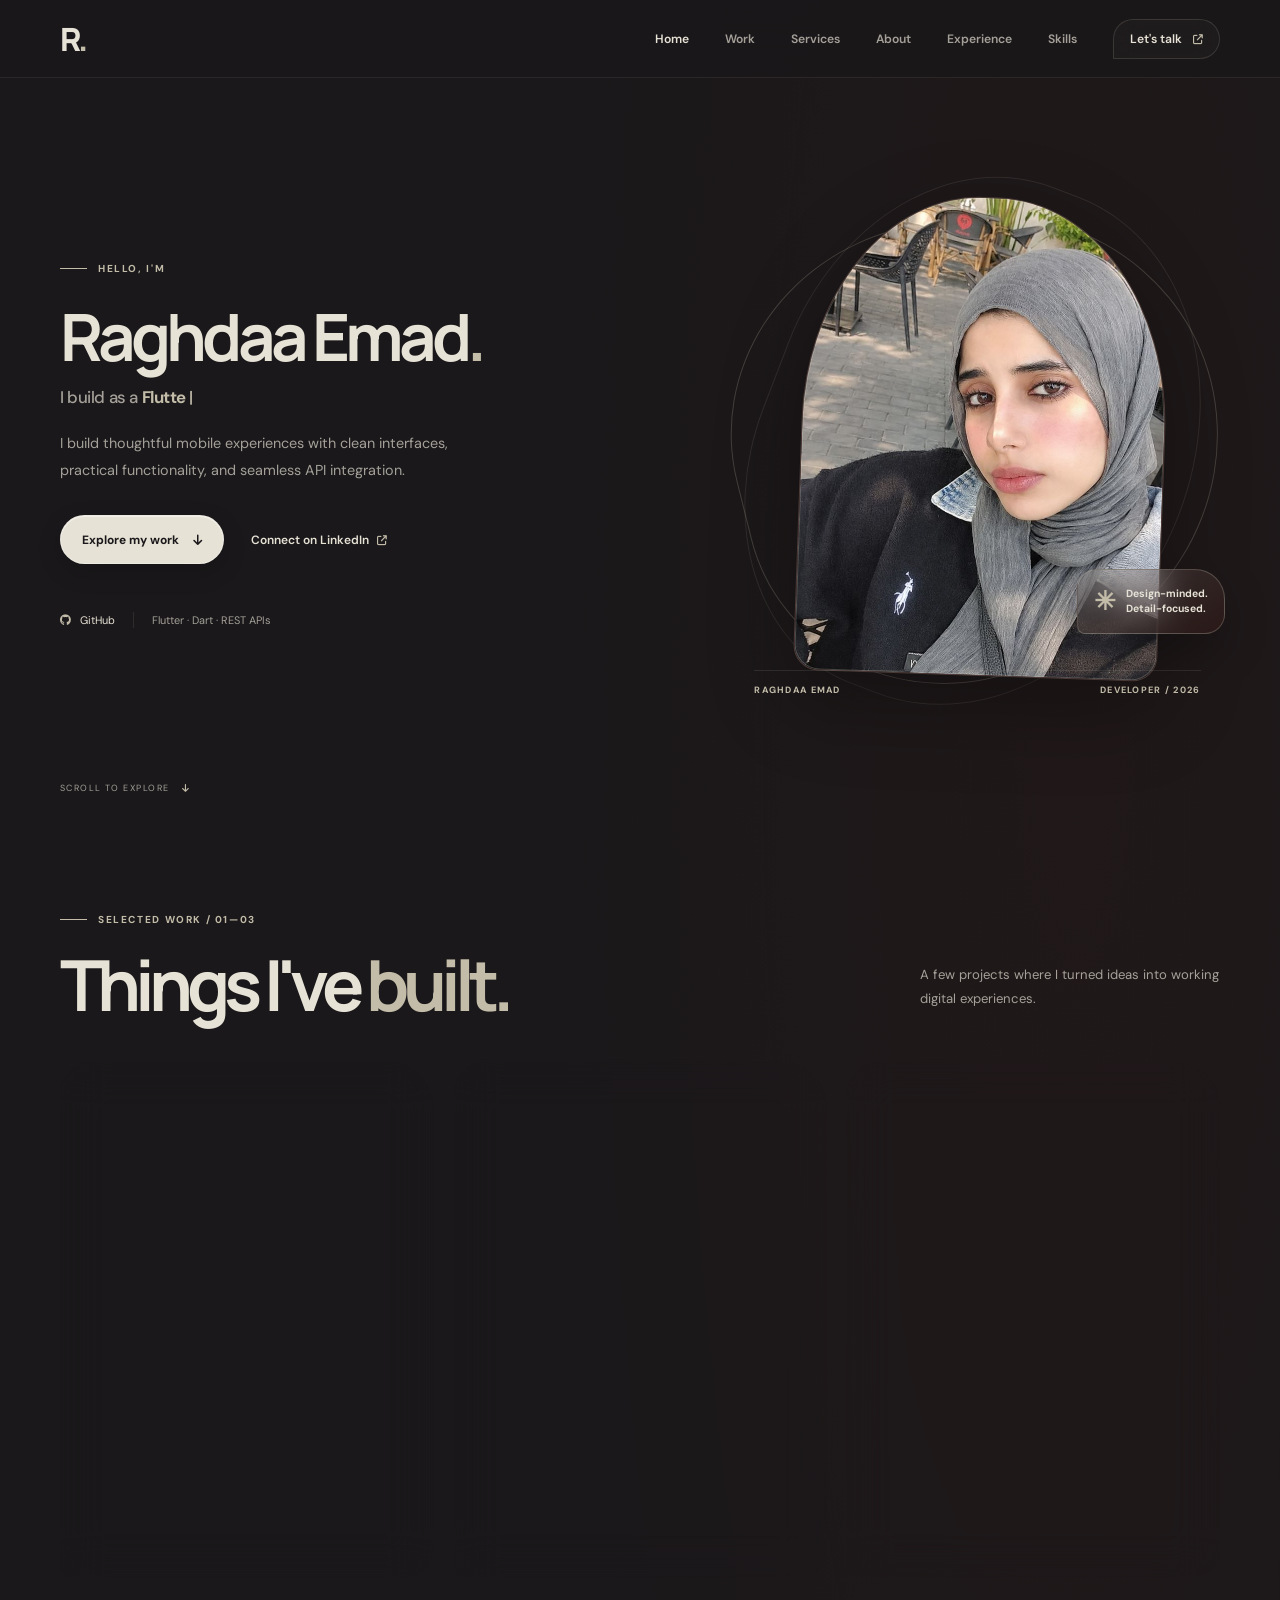
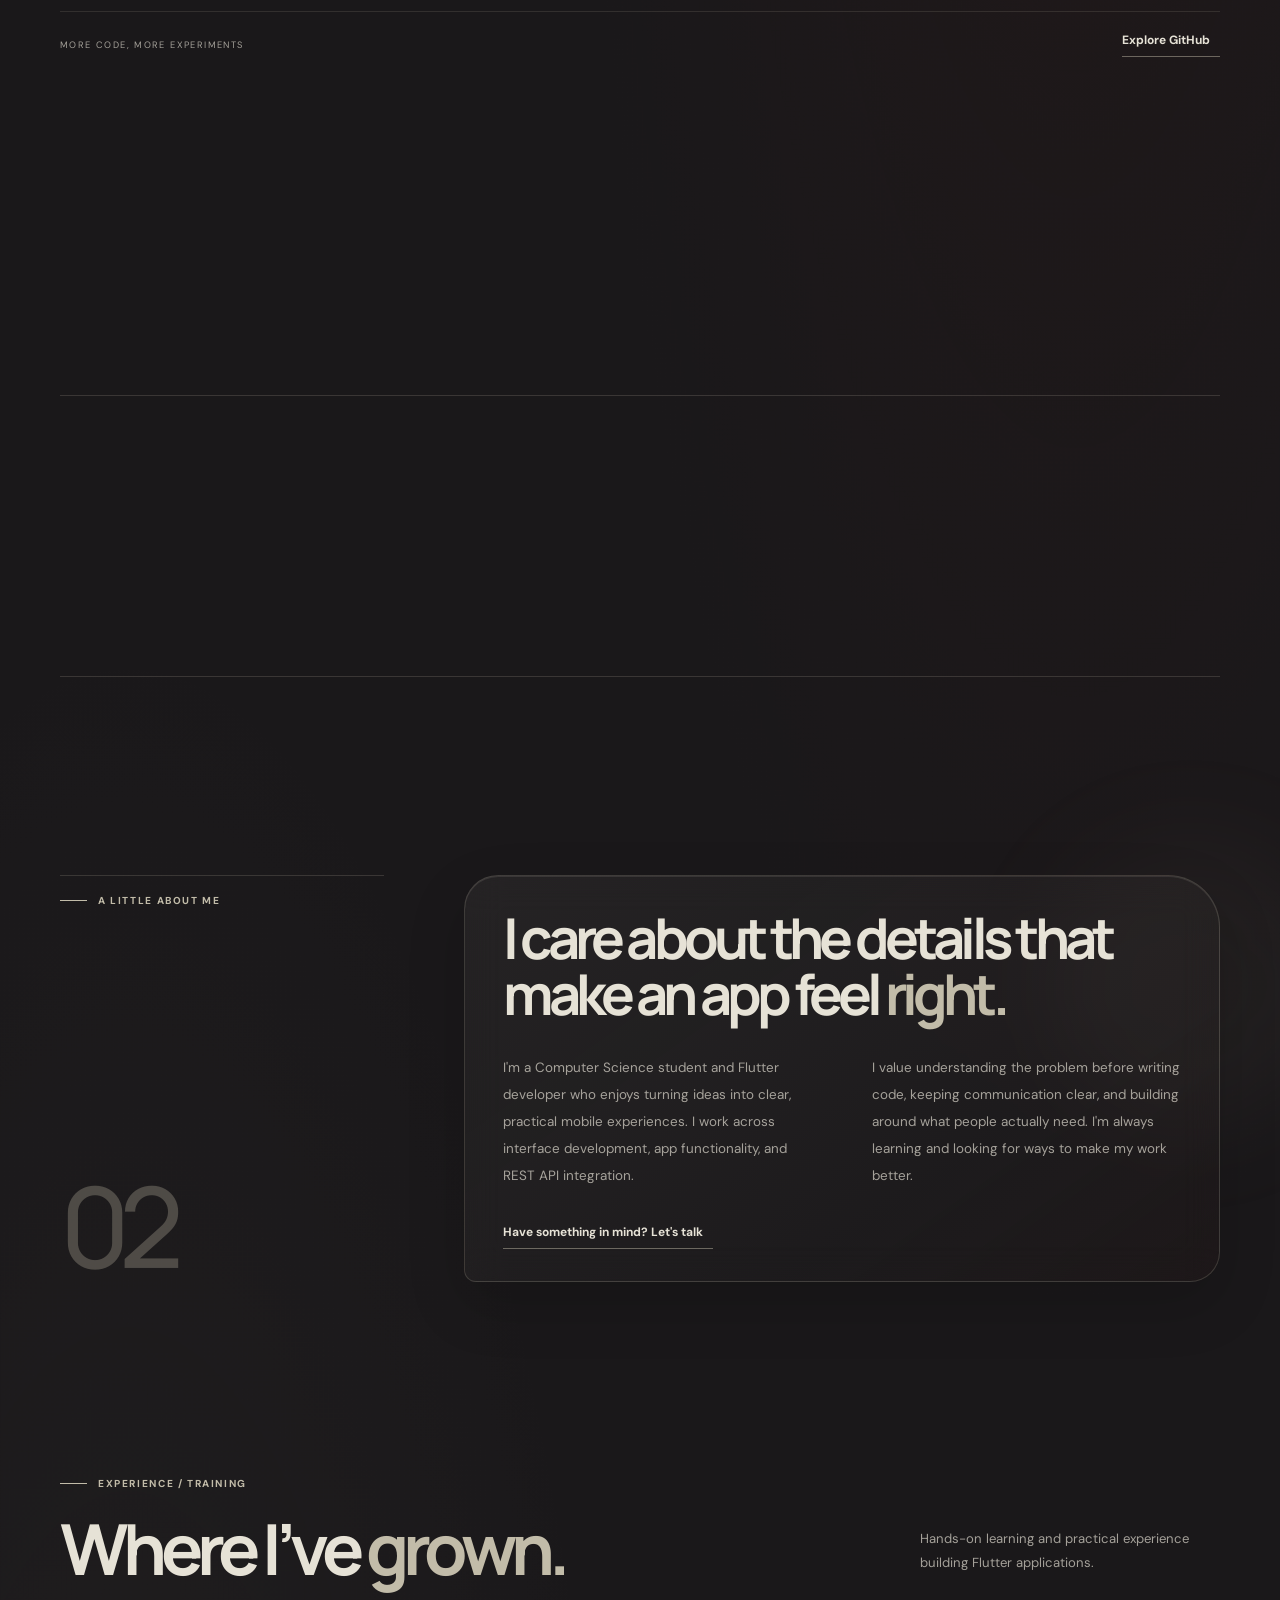
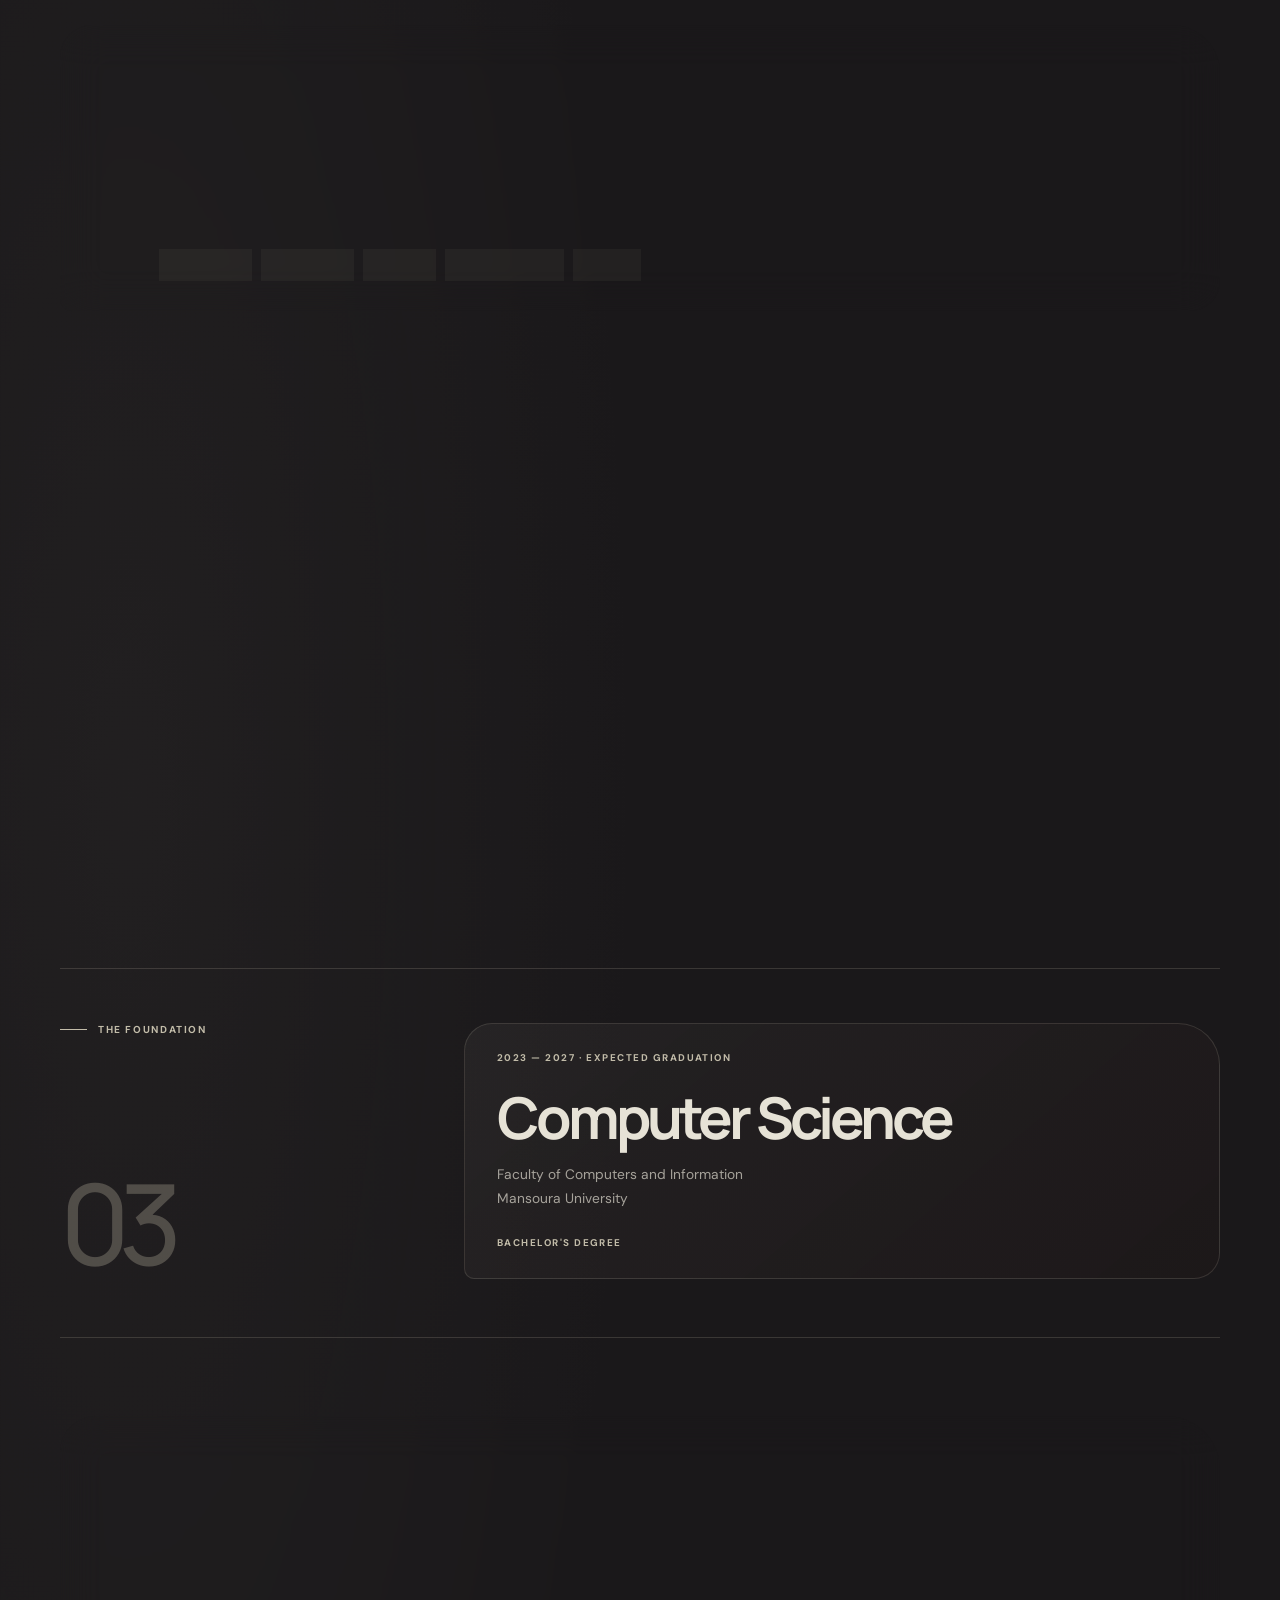
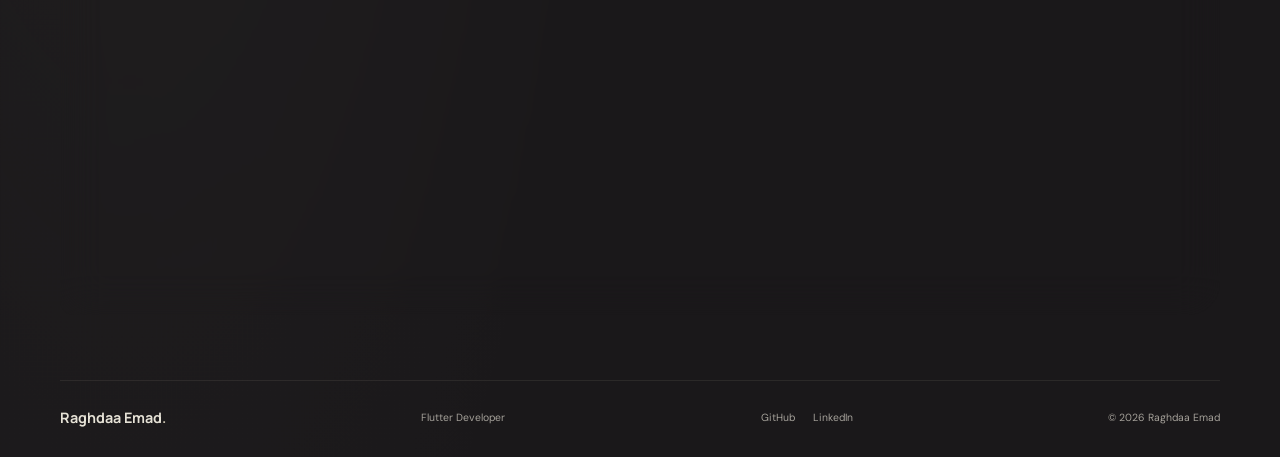
==== commit a1bd3cd5: "Redesign contact section with message form" ====
--- a/index.html
+++ b/index.html
@@ -134,33 +134,28 @@
 </section>
 
 <section class="contact-section section-wrap" id="contact">
-  <div class="contact-top"><p class="eyebrow"><span class="eyebrow-line"></span> LET'S CONNECT</p><span class="contact-star">✳</span></div>
-  <h2>Let's start a<br><em>conversation.</em></h2>
-  <div class="contact-bottom">
-    <p>Have a project, an opportunity, or just want to say hello? Feel free to reach out.</p>
+  <div class="contact-intro">
+    <p class="eyebrow"><span class="eyebrow-line"></span> LET'S CONNECT</p>
+    <h2>Have something<br><em>in mind?</em></h2>
+    <p class="contact-description">Have a project, an opportunity, or just want to say hello? Send me a message.</p>
+    <div class="contact-quick-links" aria-label="Quick contact links">
+      <a href="mailto:ra4hdaa@gmail.com" aria-label="Email Raghdaa"><i class="fa-regular fa-envelope"></i><span>Email</span><i class="fa-solid fa-arrow-up-right-from-square"></i></a>
+      <a href="tel:+201146972964" aria-label="Call Raghdaa"><i class="fa-solid fa-phone"></i><span>Phone</span><i class="fa-solid fa-arrow-up-right-from-square"></i></a>
+      <a href="https://www.linkedin.com/in/رغْداءّ-عماد-012b31326" target="_blank" rel="noopener noreferrer" aria-label="Open LinkedIn"><i class="fa-brands fa-linkedin-in"></i><span>LinkedIn</span><i class="fa-solid fa-arrow-up-right-from-square"></i></a>
+      <a href="https://github.com/raghdaaaaa" target="_blank" rel="noopener noreferrer" aria-label="Open GitHub"><i class="fa-brands fa-github"></i><span>GitHub</span><i class="fa-solid fa-arrow-up-right-from-square"></i></a>
+    </div>
   </div>
-  <div class="contact-methods" aria-label="Contact methods">
-    <a class="contact-method" href="mailto:ra4hdaa@gmail.com">
-      <span class="contact-method-icon"><i class="fa-regular fa-envelope"></i></span>
-      <span class="contact-method-copy"><small>EMAIL ME</small><strong>ra4hdaa@gmail.com</strong></span>
-      <i class="fa-solid fa-arrow-up-right-from-square contact-method-arrow"></i>
-    </a>
-    <a class="contact-method" href="tel:+201146972964">
-      <span class="contact-method-icon"><i class="fa-solid fa-phone"></i></span>
-      <span class="contact-method-copy"><small>PHONE</small><strong>+20 114 697 2964</strong></span>
-      <i class="fa-solid fa-arrow-up-right-from-square contact-method-arrow"></i>
-    </a>
-    <a class="contact-method" href="https://www.linkedin.com/in/رغْداءّ-عماد-012b31326" target="_blank" rel="noopener noreferrer">
-      <span class="contact-method-icon"><i class="fa-brands fa-linkedin-in"></i></span>
-      <span class="contact-method-copy"><small>PROFESSIONAL NETWORK</small><strong>LinkedIn</strong></span>
-      <i class="fa-solid fa-arrow-up-right-from-square contact-method-arrow"></i>
-    </a>
-    <a class="contact-method" href="https://github.com/raghdaaaaa" target="_blank" rel="noopener noreferrer">
-      <span class="contact-method-icon"><i class="fa-brands fa-github"></i></span>
-      <span class="contact-method-copy"><small>CODE & PROJECTS</small><strong>GitHub</strong></span>
-      <i class="fa-solid fa-arrow-up-right-from-square contact-method-arrow"></i>
-    </a>
-  </div>
+  <form class="contact-form" id="contact-form">
+    <div class="form-heading"><span>01 / A QUICK NOTE</span><span class="form-spark">✳</span></div>
+    <label for="contact-name">Your name</label>
+    <input id="contact-name" name="name" type="text" placeholder="How should I call you?" autocomplete="name" required>
+    <label for="contact-email">Your email</label>
+    <input id="contact-email" name="email" type="email" placeholder="Where can I reach you?" autocomplete="email" required>
+    <label for="contact-message">Your message</label>
+    <textarea id="contact-message" name="message" rows="4" placeholder="Tell me a little about it..." required></textarea>
+    <button class="contact-submit" type="submit">Send message <i class="fa-solid fa-arrow-up-right-from-square"></i></button>
+    <p class="form-note">Your email app will open with your message ready to send.</p>
+  </form>
 </section>
 </main>
 <footer class="footer"><a href="#home" class="footer-brand">Raghdaa Emad<span>.</span></a><span>Flutter Developer</span><div class="footer-links"><a href="https://github.com/raghdaaaaa" target="_blank" rel="noopener noreferrer">GitHub</a><a href="https://www.linkedin.com/in/رغْداءّ-عماد-012b31326" target="_blank" rel="noopener noreferrer">LinkedIn</a></div><p>© <span id="copyright-year"></span> Raghdaa Emad</p></footer>
--- a/style3.css
+++ b/style3.css
@@ -15,7 +15,7 @@
 .hero-description{max-width:480px;margin-top:28px;color:var(--muted);font-size:.94rem;line-height:1.9}.hero-description strong{color:var(--cream);font-weight:700}
 .hero-actions{display:flex;align-items:center;gap:27px;flex-wrap:wrap;margin-top:32px}.button{min-height:49px;padding:0 21px;border-radius:99px;display:inline-flex;align-items:center;justify-content:center;gap:14px;font-size:.75rem;font-weight:700;transition:transform .2s,background .2s}.button:hover{transform:translateY(-3px)}.button-primary{background:var(--cream);color:var(--ink)}.button-primary:hover{background:var(--taupe)}.hero-link{font-size:.75rem;font-weight:600;color:var(--cream)}.hero-link i{font-size:.65rem;color:var(--taupe);margin-left:5px}
 .hero-meta{display:flex;align-items:center;gap:18px;margin-top:48px;font-size:.68rem;color:var(--muted)}.hero-meta>span:first-child{color:var(--cream)}.hero-meta i{color:var(--taupe);margin-right:6px}.hero-meta a:hover{color:var(--taupe)}.meta-divider{height:16px;width:1px;background:var(--line)}
-.hero-visual{height:480px;position:relative;display:flex;align-items:center;justify-content:center}.portrait-frame{position:relative;width:77%;height:100%;overflow:hidden;border-radius:48% 48% 5px 5px;background:var(--wine);z-index:1}.portrait-frame:after{content:"";position:absolute;inset:0;background:linear-gradient(180deg,transparent 65%,rgba(26,24,26,.24))}.portrait-frame img{width:100%;height:100%;object-fit:cover;object-position:center 18%;filter:saturate(.72)}
+.hero-visual{height:480px;position:relative;display:flex;align-items:center;justify-content:center}.portrait-frame{position:relative;width:77%;height:100%;overflow:hidden;border-radius:48% 48% 5px 5px;background:var(--wine);z-index:1}.portrait-frame:after{content:"";position:absolute;inset:0;background:linear-gradient(180deg,transparent 65%,rgba(26,24,26,.24))}.portrait-frame img{width:100%;height:100%;object-fit:cover;object-position:center 18%;filter:none}
 .portrait-caption{position:absolute;z-index:3;bottom:4px;left:4%;right:4%;display:flex;justify-content:space-between;padding-top:13px;border-top:1px solid var(--line);font-size:.57rem;letter-spacing:.14em;color:var(--taupe);font-weight:700}
 .hero-orbit{position:absolute;border:1px solid rgba(194,188,169,.24);border-radius:50%;pointer-events:none}.orbit-one{width:94%;height:83%;transform:rotate(-23deg)}.orbit-two{width:88%;height:98%;transform:rotate(18deg);border-color:rgba(194,188,169,.12)}
 .visual-note{position:absolute;z-index:4;right:-3%;bottom:17%;display:flex;align-items:center;gap:10px;background:var(--cream);color:var(--ink);padding:13px 16px;border-radius:3px;box-shadow:0 12px 35px rgba(0,0,0,.16);font-size:.65rem;line-height:1.45;font-weight:700}.note-mark{font-size:1.6rem;color:var(--wine)}
@@ -650,7 +650,7 @@
   transform:translate(5px,-8px) rotate(2deg);
   box-shadow:0 30px 90px rgba(0,0,0,.32);
 }
-.portrait-frame img{filter:saturate(.62) contrast(1.04)}
+.portrait-frame img{filter:none}
 .orbit-one{width:100%;height:90%;transform:rotate(-14deg)}
 .orbit-two{width:88%;height:105%;transform:rotate(21deg)}
 .visual-note{right:-1%;bottom:12%;border-radius:3px 18px 3px 3px}
@@ -1020,3 +1020,8 @@
   .project-card,.project-photo img,.service-card,.toolkit-pills span{transition:none!important}
   .service-card:nth-child(2){transform:none}
 }
+
+
+/* Keep the supplied portrait image true to its original colors. */
+.portrait-frame img{filter:none!important;opacity:1!important;mix-blend-mode:normal!important}
+.portrait-frame:after{display:none!important}
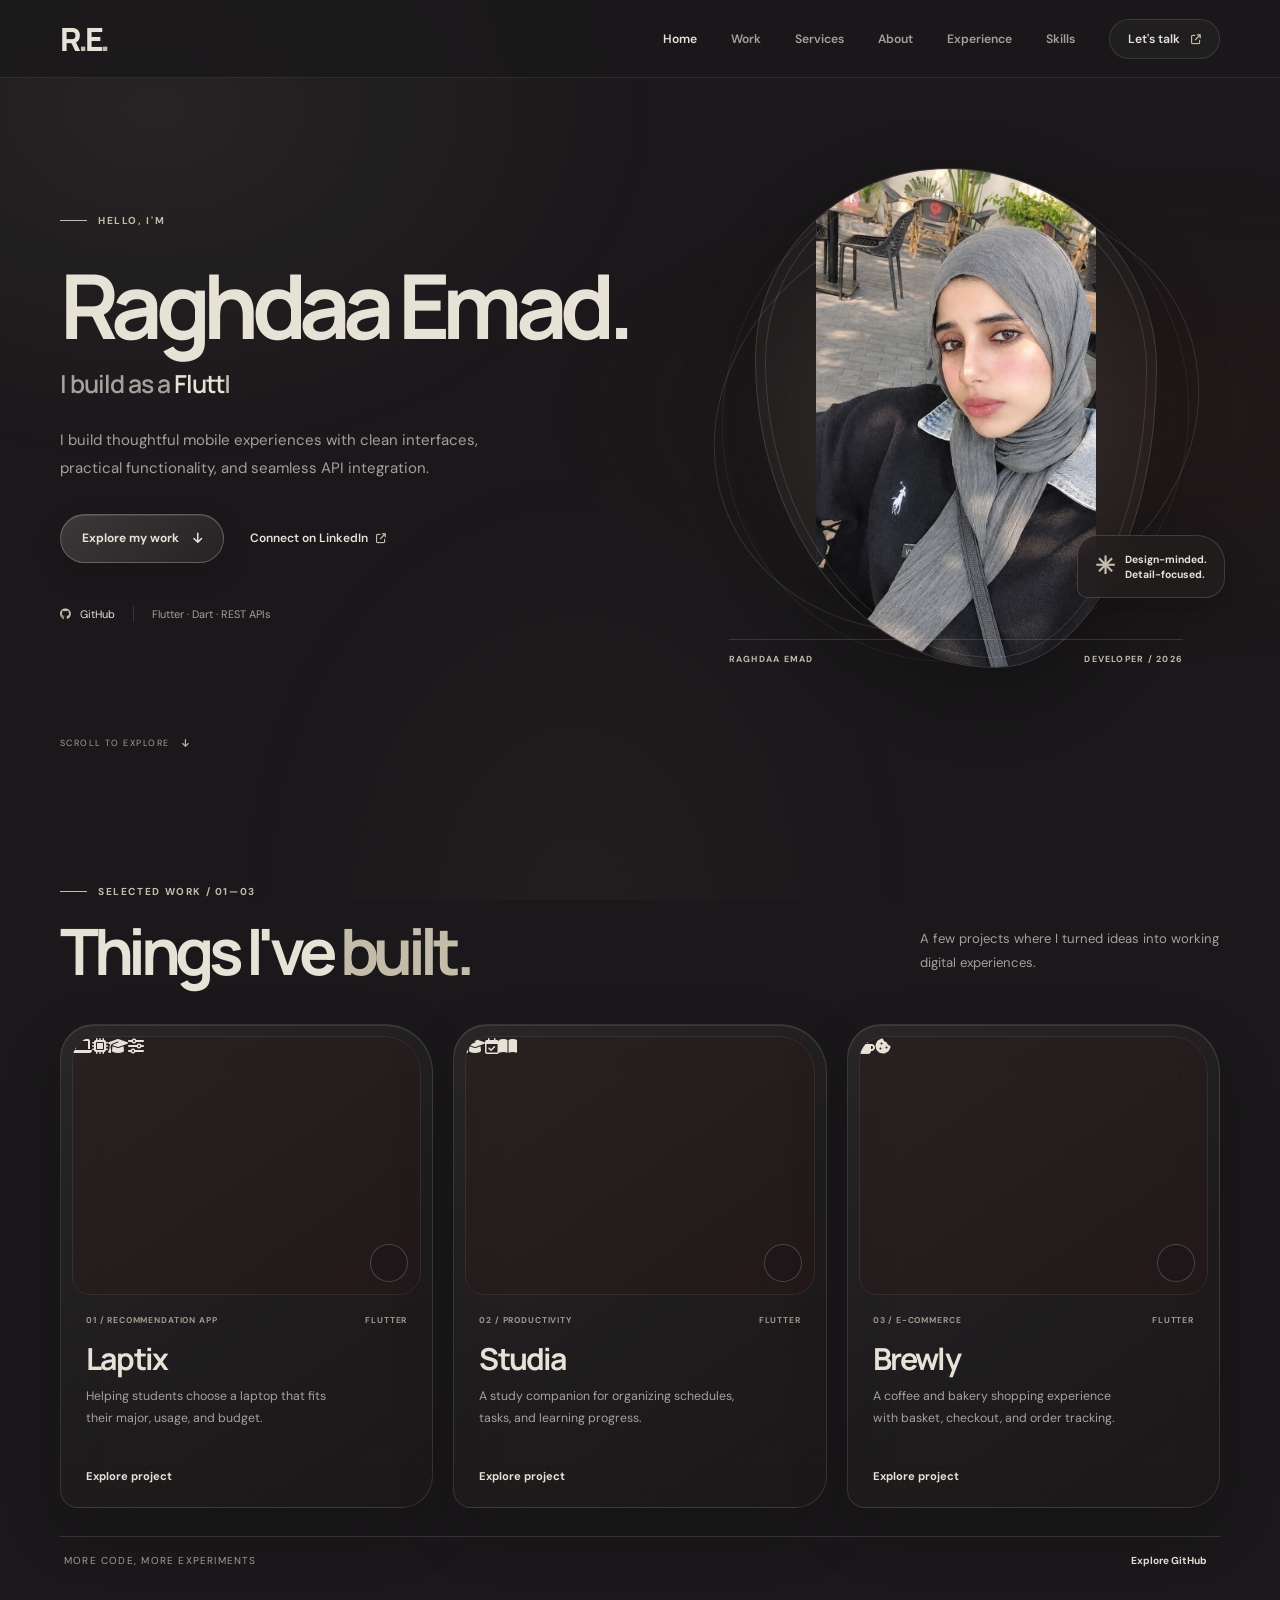
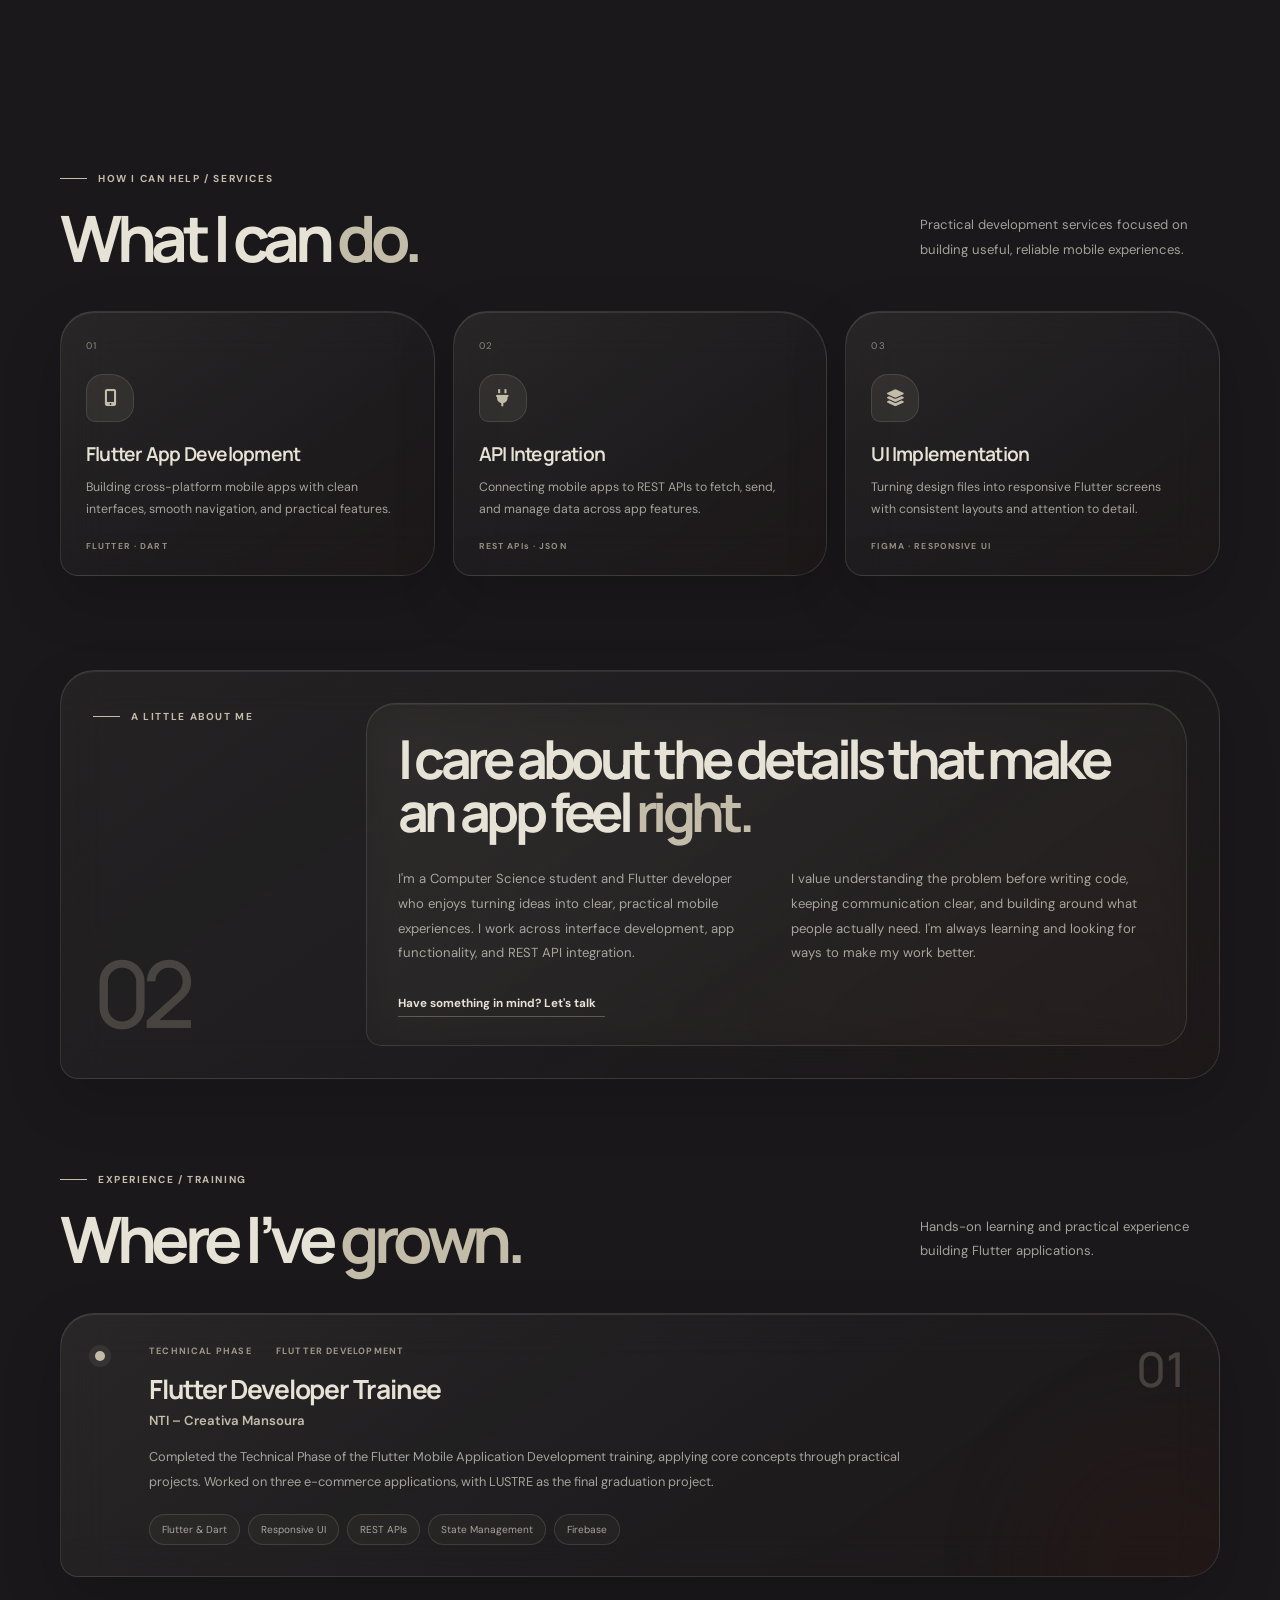
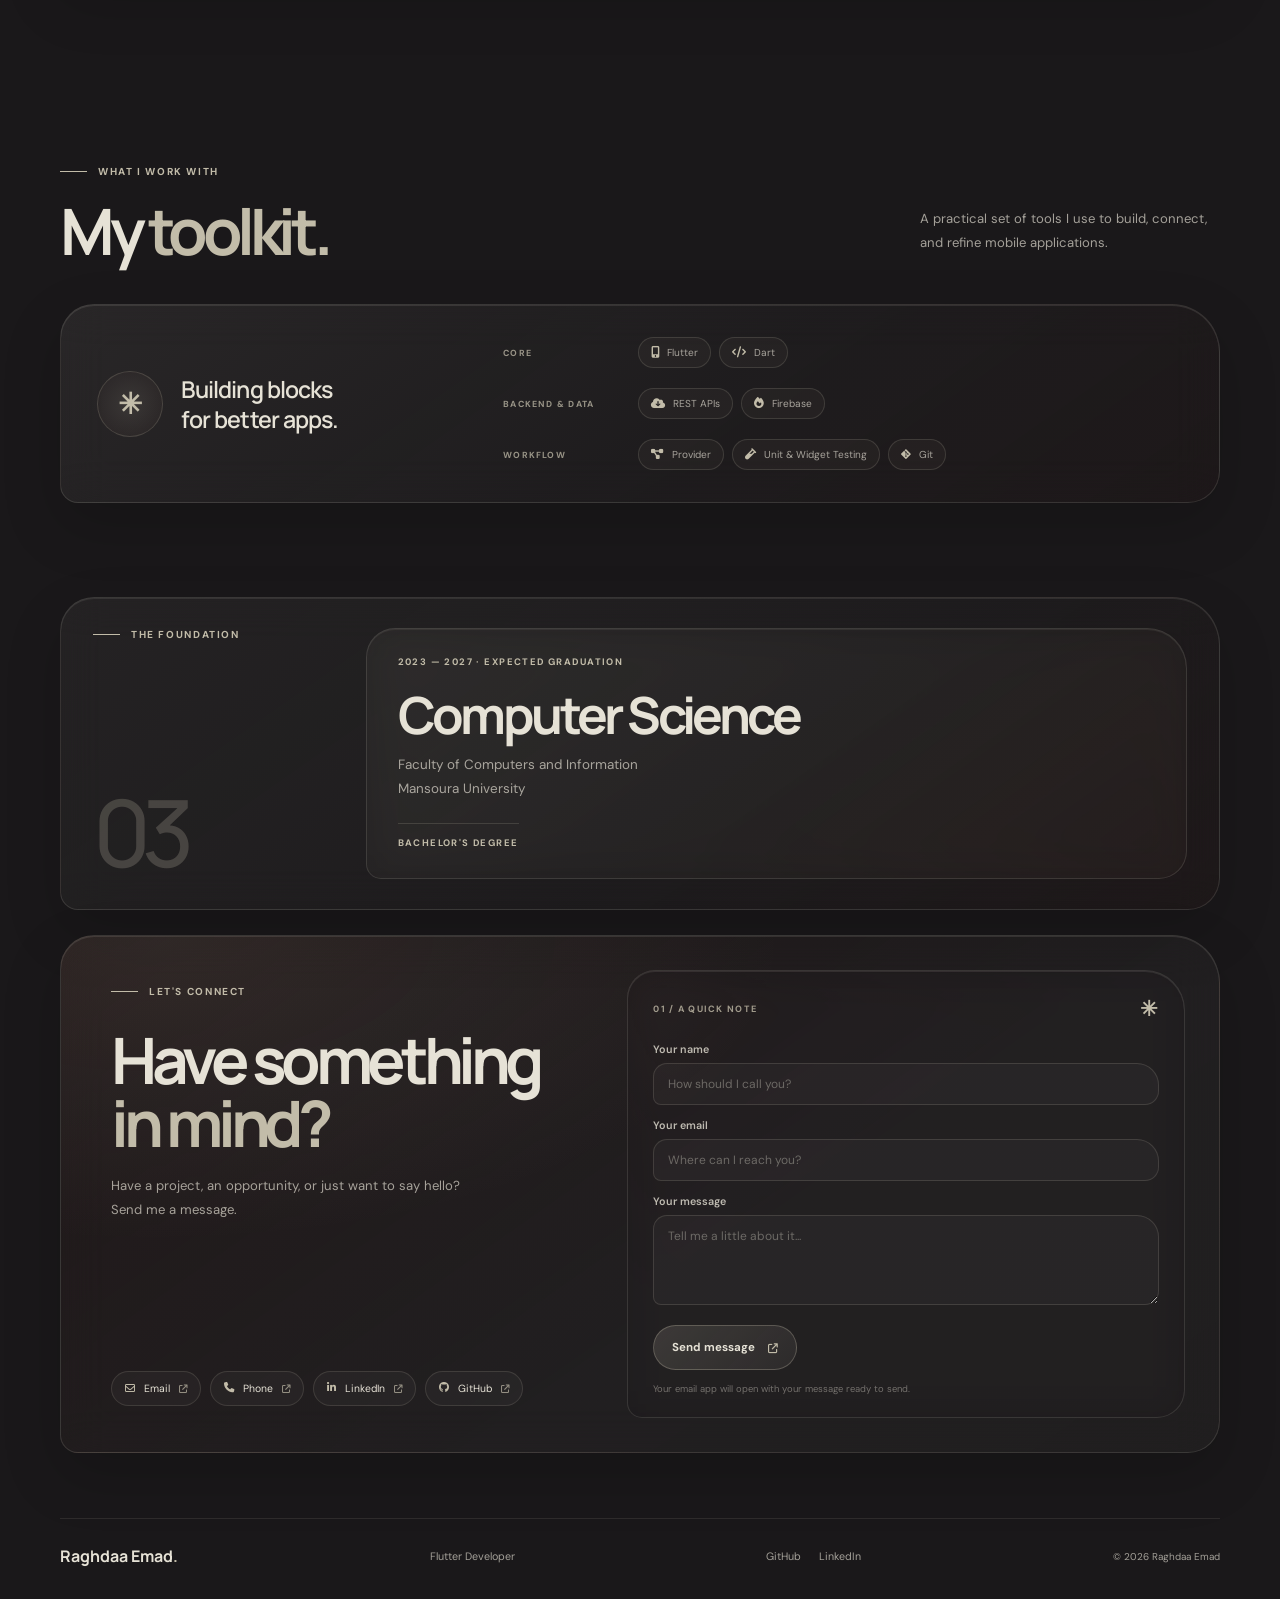
==== commit 67d4e3ff: "Refine header and project identity artwork" ====
--- a/index.html
+++ b/index.html
@@ -14,7 +14,7 @@
 <body>
 <header class="site-header">
   <div class="header-inner">
-    <a href="#home" class="logo" aria-label="Raghdaa Emad home">R<span>.</span></a>
+    <a href="#home" class="logo" aria-label="Raghdaa Emad home">R<span>.</span>E<span>.</span></a>
     <button class="menu-toggle" id="menu-toggle" type="button" aria-label="Open navigation menu" aria-expanded="false" aria-controls="main-navigation"><span></span><span></span><span></span></button>
     <nav class="navigation" id="main-navigation" aria-label="Main navigation">
       <a href="#home" class="active">Home</a><a href="#work">Work</a><a href="#services">Services</a><a href="#about">About</a><a href="#experience">Experience</a><a href="#skills">Skills</a><a href="#contact" class="nav-contact">Let's talk <i class="fa-solid fa-arrow-up-right-from-square"></i></a>
@@ -47,15 +47,15 @@
   </div>
   <div class="project-grid">
     <article class="project-card project-card-laptix">
-      <a class="project-photo" href="https://github.com/raghdaaaaa/Laptix" target="_blank" rel="noopener noreferrer" aria-label="View Laptix on GitHub"><img src="laptix-preview.png" alt="Laptix laptop recommendation app preview" loading="lazy"><span class="project-arrow"><i class="fa-solid fa-arrow-up-right"></i></span></a>
+      <a class="project-photo" href="https://github.com/raghdaaaaa/Laptix" target="_blank" rel="noopener noreferrer" aria-label="View Laptix on GitHub"><span class="project-art project-art-laptix" role="img" aria-label="Illustration of a laptop with a recommendation card"><span class="art-orbit"></span><span class="art-device"><i class="fa-solid fa-laptop"></i><span class="art-screen"><i class="fa-solid fa-microchip"></i></span></span><span class="art-chip art-chip-one"><i class="fa-solid fa-graduation-cap"></i></span><span class="art-chip art-chip-two"><i class="fa-solid fa-sliders"></i></span></span><span class="project-arrow"><i class="fa-solid fa-arrow-up-right"></i></span></a>
       <div class="project-info"><div class="project-topline"><span>01 / RECOMMENDATION APP</span><span>FLUTTER</span></div><h3>Laptix</h3><p>Helping students choose a laptop that fits their major, usage, and budget.</p><a class="project-visit" href="https://github.com/raghdaaaaa/Laptix" target="_blank" rel="noopener noreferrer">Explore project <i class="fa-solid fa-arrow-up-right"></i></a></div>
     </article>
     <article class="project-card project-card-studia">
-      <a class="project-photo" href="https://github.com/raghdaaaaa/Studia" target="_blank" rel="noopener noreferrer" aria-label="View Studia on GitHub"><img src="studia-preview.jpg" alt="Studia study management app preview" loading="lazy"><span class="project-arrow"><i class="fa-solid fa-arrow-up-right"></i></span></a>
+      <a class="project-photo" href="https://github.com/raghdaaaaa/Studia" target="_blank" rel="noopener noreferrer" aria-label="View Studia on GitHub"><span class="project-art project-art-studia" role="img" aria-label="Illustration of books, a graduation cap, and a study plan"><span class="art-orbit"></span><span class="art-book art-book-one"></span><span class="art-book art-book-two"></span><span class="art-cap"><i class="fa-solid fa-graduation-cap"></i></span><span class="art-chip art-chip-one"><i class="fa-regular fa-calendar-check"></i></span><span class="art-chip art-chip-two"><i class="fa-solid fa-book-open"></i></span></span><span class="project-arrow"><i class="fa-solid fa-arrow-up-right"></i></span></a>
       <div class="project-info"><div class="project-topline"><span>02 / PRODUCTIVITY</span><span>FLUTTER</span></div><h3>Studia</h3><p>A study companion for organizing schedules, tasks, and learning progress.</p><a class="project-visit" href="https://github.com/raghdaaaaa/Studia" target="_blank" rel="noopener noreferrer">Explore project <i class="fa-solid fa-arrow-up-right"></i></a></div>
     </article>
     <article class="project-card project-card-brewly">
-      <a class="project-photo" href="https://github.com/raghdaaaaa/Brewly" target="_blank" rel="noopener noreferrer" aria-label="View Brewly on GitHub"><img src="berwly.png" alt="Brewly coffee and bakery app preview" loading="lazy"><span class="project-arrow"><i class="fa-solid fa-arrow-up-right"></i></span></a>
+      <a class="project-photo" href="https://github.com/raghdaaaaa/Brewly" target="_blank" rel="noopener noreferrer" aria-label="View Brewly on GitHub"><span class="project-art project-art-brewly" role="img" aria-label="Illustration of a takeaway coffee cup and coffee beans"><span class="art-orbit"></span><span class="art-cup"><span class="art-cup-lid"></span><span class="art-cup-sleeve"><i class="fa-solid fa-mug-hot"></i></span></span><span class="art-bean art-bean-one"></span><span class="art-bean art-bean-two"></span><span class="art-chip art-chip-one"><i class="fa-solid fa-cookie-bite"></i></span></span><span class="project-arrow"><i class="fa-solid fa-arrow-up-right"></i></span></a>
       <div class="project-info"><div class="project-topline"><span>03 / E-COMMERCE</span><span>FLUTTER</span></div><h3>Brewly</h3><p>A coffee and bakery shopping experience with basket, checkout, and order tracking.</p><a class="project-visit" href="https://github.com/raghdaaaaa/Brewly" target="_blank" rel="noopener noreferrer">Explore project <i class="fa-solid fa-arrow-up-right"></i></a></div>
     </article>
   </div>
--- a/style3.css
+++ b/style3.css
@@ -1,1027 +1,260 @@
-:root{--cream:#E6E2D6;--taupe:#C2BCA9;--wine:#2C1917;--ink:#1A181A;--muted:rgba(230,226,214,.62);--line:rgba(194,188,169,.22);--page:1160px}
-*{box-sizing:border-box;margin:0;padding:0}
-html{scroll-behavior:smooth;scroll-padding-top:90px}
-body{min-width:320px;background:var(--ink);color:var(--cream);font-family:"DM Sans",sans-serif;-webkit-font-smoothing:antialiased}
-a{color:inherit;text-decoration:none}img{display:block;max-width:100%}button{font:inherit}
-.site-header{height:78px;position:sticky;top:0;z-index:100;background:rgba(26,24,26,.94);backdrop-filter:blur(18px);border-bottom:1px solid var(--line)}
-.header-inner{width:min(var(--page),calc(100% - 72px));height:100%;margin:auto;display:flex;align-items:center;justify-content:space-between}
-.logo{font:800 2rem/1 "Manrope",sans-serif;letter-spacing:-.1em}.logo span,.footer-brand span{color:var(--taupe)}
-.navigation{display:flex;align-items:center;gap:36px}.navigation a{font-size:.76rem;color:var(--muted);font-weight:600;transition:color .2s}.navigation a:hover,.navigation a.active{color:var(--cream)}.navigation .nav-contact{color:var(--cream);border:1px solid var(--line);padding:11px 16px;border-radius:99px}.navigation .nav-contact i{font-size:.65rem;margin-left:8px;color:var(--taupe)}
-.menu-toggle{display:none;background:transparent;border:1px solid var(--line);border-radius:50%;width:43px;height:43px;padding:10px}.menu-toggle span{display:block;height:1.5px;background:var(--cream);margin:5px 0}
-.section-wrap{width:min(var(--page),calc(100% - 72px));margin-inline:auto}
-.hero{min-height:690px;padding:95px 0 110px;display:grid;grid-template-columns:1.05fr .95fr;align-items:center;position:relative;gap:45px}
-.hero-copy{position:relative;z-index:2}.eyebrow{display:flex;align-items:center;gap:11px;font-size:.63rem;font-weight:700;letter-spacing:.16em;color:var(--taupe)}.eyebrow-line{width:27px;height:1px;background:var(--taupe);display:inline-block}.eyebrow-location{margin-left:8px;color:rgba(194,188,169,.55)}
-.hero h1,.section-heading h2,.about-content h2,.contact-section h2{font:700 clamp(3.7rem,7vw,6.7rem)/.99 "Manrope",sans-serif;letter-spacing:-.085em}.hero h1{margin-top:35px}.hero h1 em,.section-heading h2 em,.about-content h2 em,.contact-section h2 em{font-style:normal;color:var(--taupe)}.period{color:var(--taupe)}
-.hero-description{max-width:480px;margin-top:28px;color:var(--muted);font-size:.94rem;line-height:1.9}.hero-description strong{color:var(--cream);font-weight:700}
-.hero-actions{display:flex;align-items:center;gap:27px;flex-wrap:wrap;margin-top:32px}.button{min-height:49px;padding:0 21px;border-radius:99px;display:inline-flex;align-items:center;justify-content:center;gap:14px;font-size:.75rem;font-weight:700;transition:transform .2s,background .2s}.button:hover{transform:translateY(-3px)}.button-primary{background:var(--cream);color:var(--ink)}.button-primary:hover{background:var(--taupe)}.hero-link{font-size:.75rem;font-weight:600;color:var(--cream)}.hero-link i{font-size:.65rem;color:var(--taupe);margin-left:5px}
-.hero-meta{display:flex;align-items:center;gap:18px;margin-top:48px;font-size:.68rem;color:var(--muted)}.hero-meta>span:first-child{color:var(--cream)}.hero-meta i{color:var(--taupe);margin-right:6px}.hero-meta a:hover{color:var(--taupe)}.meta-divider{height:16px;width:1px;background:var(--line)}
-.hero-visual{height:480px;position:relative;display:flex;align-items:center;justify-content:center}.portrait-frame{position:relative;width:77%;height:100%;overflow:hidden;border-radius:48% 48% 5px 5px;background:var(--wine);z-index:1}.portrait-frame:after{content:"";position:absolute;inset:0;background:linear-gradient(180deg,transparent 65%,rgba(26,24,26,.24))}.portrait-frame img{width:100%;height:100%;object-fit:cover;object-position:center 18%;filter:none}
-.portrait-caption{position:absolute;z-index:3;bottom:4px;left:4%;right:4%;display:flex;justify-content:space-between;padding-top:13px;border-top:1px solid var(--line);font-size:.57rem;letter-spacing:.14em;color:var(--taupe);font-weight:700}
-.hero-orbit{position:absolute;border:1px solid rgba(194,188,169,.24);border-radius:50%;pointer-events:none}.orbit-one{width:94%;height:83%;transform:rotate(-23deg)}.orbit-two{width:88%;height:98%;transform:rotate(18deg);border-color:rgba(194,188,169,.12)}
-.visual-note{position:absolute;z-index:4;right:-3%;bottom:17%;display:flex;align-items:center;gap:10px;background:var(--cream);color:var(--ink);padding:13px 16px;border-radius:3px;box-shadow:0 12px 35px rgba(0,0,0,.16);font-size:.65rem;line-height:1.45;font-weight:700}.note-mark{font-size:1.6rem;color:var(--wine)}
-.scroll-cue{position:absolute;bottom:31px;left:0;display:flex;align-items:center;gap:13px;color:var(--muted);font-size:.56rem;letter-spacing:.16em}.scroll-cue i{color:var(--taupe)}
-.work-section{padding:110px 0 120px;border-top:1px solid var(--line)}.section-heading{display:flex;align-items:end;justify-content:space-between;gap:40px;margin-bottom:60px}.section-heading h2{font-size:clamp(3rem,5vw,4.8rem);margin-top:24px}.section-intro{max-width:290px;color:var(--muted);font-size:.82rem;line-height:1.8;padding-bottom:8px}
-.work-item{display:grid;grid-template-columns:1.15fr .85fr;gap:65px;align-items:center;padding:0 0 65px;margin-bottom:65px;border-bottom:1px solid var(--line)}.work-item:last-of-type{margin-bottom:0}.work-reverse .work-image{order:2}.work-reverse .work-details{order:1}
-.work-image{height:355px;position:relative;overflow:hidden;background:var(--wine);display:block}.work-image img{width:100%;height:100%;object-fit:cover;transition:transform .5s;filter:saturate(.82)}.work-image:hover img{transform:scale(1.035)}.image-open{position:absolute;right:18px;bottom:18px;width:43px;height:43px;border-radius:50%;background:var(--cream);color:var(--ink);display:grid;place-items:center;transition:transform .2s}.work-image:hover .image-open{transform:rotate(45deg)}
-.work-details{min-height:300px;display:flex;flex-direction:column;justify-content:space-between;padding:8px 0}.work-number{font-size:.62rem;letter-spacing:.14em;color:var(--taupe);font-weight:700}.work-number span{color:var(--muted);margin-left:8px}.work-details h3{font:700 clamp(2.6rem,4vw,4rem)/1 "Manrope",sans-serif;letter-spacing:-.07em}.work-details p{max-width:390px;color:var(--muted);font-size:.86rem;line-height:1.9;margin-top:16px}.work-bottom{display:flex;justify-content:space-between;align-items:center;gap:15px;padding-top:22px;border-top:1px solid var(--line);font-size:.62rem;color:var(--muted)}.work-bottom a{color:var(--cream);font-weight:700;letter-spacing:.1em}.work-bottom a i{color:var(--taupe);margin-left:6px}.all-projects{display:flex;justify-content:space-between;align-items:center;padding-top:28px}.all-projects span{font-size:.58rem;letter-spacing:.15em;color:var(--muted)}.all-projects a,.underlined-link{font-size:.75rem;font-weight:700;border-bottom:1px solid var(--taupe);padding-bottom:8px}.all-projects i,.underlined-link i{color:var(--taupe);margin-left:7px}
-.about-section{padding:110px 0;display:grid;grid-template-columns:.6fr 1.4fr;gap:80px;border-top:1px solid var(--line)}.about-label,.education-kicker{display:flex;flex-direction:column;justify-content:space-between;align-items:flex-start}.about-big-number{font:500 7rem/1 "Manrope",sans-serif;letter-spacing:-.1em;color:rgba(194,188,169,.22)}.about-content h2{font-size:clamp(2.8rem,4.8vw,4.6rem);max-width:760px}.about-columns{display:grid;grid-template-columns:1fr 1fr;gap:35px;margin:34px 0 30px}.about-columns p{font-size:.84rem;line-height:1.95;color:var(--muted)}.underlined-link{display:inline-block}
-.skills-section{padding:110px 0 120px;border-top:1px solid var(--line)}.skills-heading{margin-bottom:42px}.skills-list{border-top:1px solid var(--line)}.skill-row{min-height:91px;border-bottom:1px solid var(--line);display:grid;grid-template-columns:70px 1fr 50px;align-items:center;transition:padding .2s}.skill-row:hover{padding-inline:10px}.skill-index{font-size:.65rem;color:var(--taupe)}.skill-row h3{font:600 1.2rem "Manrope",sans-serif;display:flex;align-items:baseline;gap:20px}.skill-row h3 small{font:400 .72rem "DM Sans",sans-serif;color:var(--muted)}.skill-symbol{text-align:right;color:var(--taupe);font-size:1rem}
-.education-section{padding:70px 0 85px;border-top:1px solid var(--line);border-bottom:1px solid var(--line);display:grid;grid-template-columns:.6fr 1.4fr;gap:80px}.education-content{padding-top:5px}.education-date,.education-degree{font-size:.61rem;letter-spacing:.15em;font-weight:700;color:var(--taupe)}.education-content h2{font:700 clamp(2.5rem,4.5vw,4rem)/1.1 "Manrope",sans-serif;letter-spacing:-.07em;margin:22px 0 12px}.education-content>p:not(.education-date){font-size:.86rem;line-height:1.8;color:var(--muted)}.education-degree{display:inline-block;margin-top:25px;padding-top:16px;border-top:1px solid var(--line)}
-.contact-section{margin-top:110px;margin-bottom:65px;padding:55px 60px 50px;background:var(--wine);position:relative;overflow:hidden}.contact-top{display:flex;align-items:center;justify-content:space-between}.contact-star{font-size:2.5rem;color:var(--taupe)}.contact-section h2{font-size:clamp(3.5rem,7vw,6rem);margin-top:65px;position:relative;z-index:1}.contact-section h2 em{color:var(--taupe)}.contact-bottom{display:flex;align-items:end;justify-content:space-between;gap:25px;margin-top:42px}.contact-bottom p{font-size:.82rem;color:rgba(230,226,214,.7)}.button-cream{background:var(--cream);color:var(--ink)}.button-cream:hover{background:var(--taupe)}
-.footer{width:min(var(--page),calc(100% - 72px));margin:auto;padding:24px 0 30px;display:flex;align-items:center;justify-content:space-between;gap:20px;border-top:1px solid var(--line)}.footer-brand{font:700 .9rem "Manrope",sans-serif}.footer>span,.footer>p,.footer-links a{font-size:.65rem;color:var(--muted)}.footer-links{display:flex;gap:18px}.footer-links a:hover{color:var(--cream)}
-@media(max-width:900px){.hero{gap:20px;min-height:640px}.hero h1{font-size:clamp(3.3rem,7vw,5.5rem)}.hero-visual{height:420px}.work-item{gap:35px}.work-image{height:300px}.about-section,.education-section{gap:45px}.contact-section{padding-inline:40px}}
-@media(max-width:700px){.site-header{height:68px}.header-inner,.section-wrap,.footer{width:calc(100% - 40px)}.menu-toggle{display:block;position:relative;z-index:102}.navigation{display:none;position:absolute;top:67px;left:0;right:0;background:var(--ink);padding:22px 20px 26px;border-bottom:1px solid var(--line);flex-direction:column;align-items:stretch;gap:0}.navigation.active{display:flex}.navigation a{padding:14px 4px;border-bottom:1px solid var(--line)}.navigation .nav-contact{border:0;border-radius:0;padding:14px 4px}.hero{display:flex;flex-direction:column;align-items:stretch;gap:50px;padding:75px 0 90px;min-height:0}.hero h1{font-size:clamp(3.4rem,13vw,5.3rem);margin-top:28px}.hero-description{font-size:.86rem}.hero-visual{height:390px;width:100%;max-width:470px;margin:0 auto}.portrait-frame{width:72%}.visual-note{right:0}.scroll-cue{bottom:28px}.work-section,.skills-section{padding:78px 0}.section-heading{display:block;margin-bottom:38px}.section-heading h2{font-size:clamp(2.9rem,11vw,4rem)}.section-intro{margin-top:18px}.work-item{display:flex;flex-direction:column;gap:25px;padding-bottom:40px;margin-bottom:42px;align-items:stretch}.work-reverse .work-image,.work-reverse .work-details{order:initial}.work-image{height:260px}.work-details{min-height:260px}.work-details h3{font-size:2.8rem}.work-bottom{font-size:.57rem}.all-projects{gap:15px;align-items:flex-start}.all-projects span{max-width:150px;line-height:1.6}.about-section,.education-section{padding:78px 0;display:block}.about-label,.education-kicker{margin-bottom:35px}.about-big-number{font-size:4rem}.about-content h2{font-size:clamp(2.7rem,10vw,4rem)}.about-columns{display:block;margin:25px 0}.about-columns p+p{margin-top:16px}.skills-heading{margin-bottom:30px}.skill-row{grid-template-columns:42px 1fr 30px;min-height:82px}.skill-row h3{font-size:1rem;display:flex;flex-direction:column;gap:3px}.skill-row h3 small{font-size:.65rem}.education-content h2{font-size:2.8rem}.contact-section{width:calc(100% - 40px);margin-top:75px;margin-bottom:45px;padding:35px 25px}.contact-section h2{font-size:clamp(3rem,12vw,4.8rem);margin-top:55px}.contact-bottom{align-items:flex-start;flex-direction:column;margin-top:35px}.footer{flex-wrap:wrap;justify-content:space-between}.footer>span{display:none}}
-@media(max-width:390px){.hero h1{font-size:3.25rem}.hero-visual{height:330px}.work-image{height:220px}.work-bottom{align-items:flex-start;flex-direction:column}.contact-section h2{font-size:2.9rem}}
-@media(prefers-reduced-motion:reduce){html{scroll-behavior:auto}*,*:before,*:after{transition-duration:.01ms!important;animation-duration:.01ms!important}}
-
-/* Refined typography and softer organic styling */
-:root{--page:1120px}
-.hero{min-height:650px;padding-top:76px;gap:56px}
-.hero h1.hero-name{font-size:clamp(3.35rem,5.5vw,5.35rem);line-height:.98;letter-spacing:-.075em;margin-top:30px}
-.hero-role{margin-top:17px;font:500 clamp(1rem,1.45vw,1.22rem)/1.4 "DM Sans",sans-serif;color:var(--muted);min-height:1.5em}
-.role-rotator{color:var(--taupe);font-weight:700}
-.role-caret{color:var(--taupe);margin-left:3px;animation:caretBlink 1s steps(2,start) infinite}
-@keyframes caretBlink{to{visibility:hidden}}
-.hero-description{font-size:.88rem;max-width:430px;margin-top:19px;line-height:1.85}
-.hero-visual{height:450px}
-.portrait-frame{width:75%;border-radius:47% 53% 42% 58% / 38% 39% 61% 62%;box-shadow:0 24px 70px rgba(0,0,0,.22),inset 0 0 0 1px rgba(230,226,214,.14)}
-.portrait-frame:before{content:"";position:absolute;inset:0;z-index:2;border:1px solid rgba(230,226,214,.22);border-radius:inherit;pointer-events:none}
-.portrait-frame img{object-position:center 16%}
-.visual-note{right:-1%;border:1px solid rgba(230,226,214,.24);border-radius:22px 22px 22px 7px;background:rgba(230,226,214,.88);backdrop-filter:blur(16px);box-shadow:0 18px 45px rgba(0,0,0,.22)}
-.hero-orbit{border-radius:48% 52% 55% 45%}
-.section-heading h2{font-size:clamp(2.65rem,4.3vw,4rem)}
-.about-content h2{font-size:clamp(2.45rem,4vw,3.75rem)}
-.contact-section h2{font-size:clamp(3rem,5.6vw,4.9rem)}
-.work-details h3{font-size:clamp(2.25rem,3.5vw,3.35rem)}
-.work-image{height:335px;border-radius:34px 82px 34px 34px}
-.work-reverse .work-image{border-radius:82px 34px 34px 34px}
-.work-image img{border-radius:inherit}
-.work-item{gap:54px;padding-bottom:58px;margin-bottom:58px}
-.contact-section{border-radius:34px 96px 34px 34px;padding:48px 54px 44px;background:radial-gradient(ellipse at 85% 8%,rgba(194,188,169,.18),transparent 42%),linear-gradient(135deg,#2C1917 0%,#211918 58%,#1A181A 100%);border:1px solid rgba(194,188,169,.18);box-shadow:0 25px 70px rgba(0,0,0,.18)}
-.button{box-shadow:0 8px 24px rgba(0,0,0,.12)}
-.button-primary,.button-cream{border:1px solid rgba(255,255,255,.28);box-shadow:inset 0 1px 0 rgba(255,255,255,.45),0 8px 24px rgba(0,0,0,.16)}
-.navigation .nav-contact{border-radius:999px 999px 999px 12px;background:rgba(230,226,214,.035);backdrop-filter:blur(12px)}
-.skills-list{border-radius:0 24px 0 24px;overflow:hidden}
-.skill-row{min-height:82px}
-.education-section{border-radius:0 0 28px 28px}
-.footer{padding-top:27px}
-@media(max-width:900px){
- .hero{min-height:610px;gap:28px}
- .hero h1.hero-name{font-size:clamp(3.2rem,6vw,4.7rem)}
- .work-image{height:285px}
- .contact-section h2{font-size:clamp(2.8rem,5.8vw,4.4rem)}
-}
-@media(max-width:700px){
- .hero{padding-top:65px;gap:38px}
- .hero h1.hero-name{font-size:clamp(3.2rem,11vw,4.5rem);margin-top:25px}
- .hero-role{font-size:1rem;margin-top:14px}
- .hero-description{font-size:.83rem}
- .hero-visual{height:360px}
- .portrait-frame{width:74%}
- .visual-note{right:1%;padding:11px 13px}
- .section-heading h2{font-size:clamp(2.55rem,9vw,3.5rem)}
- .about-content h2{font-size:clamp(2.4rem,8.8vw,3.35rem)}
- .work-image,.work-reverse .work-image{height:245px;border-radius:26px 58px 26px 26px}
- .work-details h3{font-size:2.45rem}
- .contact-section{border-radius:27px 65px 27px 27px;padding:32px 24px}
- .contact-section h2{font-size:clamp(2.8rem,10vw,4rem)}
-}
-@media(prefers-reduced-motion:reduce){.role-caret{animation:none}}
-
-
-/* Professional experience */
-.hero h1.hero-name{white-space:nowrap;font-size:clamp(2.5rem,5.1vw,4.8rem);letter-spacing:-.075em}
-.hero-name-period{color:var(--taupe)}
-.experience-section{padding:105px 0 112px;border-top:1px solid var(--line)}
-.experience-section .section-heading{margin-bottom:42px}
-.experience-card{position:relative;display:grid;grid-template-columns:28px 1fr 52px;gap:25px;align-items:start;padding:34px 38px;border:1px solid rgba(194,188,169,.2);border-radius:8px 38px 8px 38px;background:linear-gradient(125deg,rgba(230,226,214,.055),rgba(230,226,214,.018));backdrop-filter:blur(18px);box-shadow:0 18px 55px rgba(0,0,0,.13)}
-.experience-marker{display:flex;justify-content:center;padding-top:7px}
-.experience-marker span{width:9px;height:9px;border-radius:50%;background:var(--taupe);box-shadow:0 0 0 5px rgba(194,188,169,.1)}
-.experience-main{min-width:0}
-.experience-meta{display:flex;flex-wrap:wrap;gap:12px 22px;color:var(--taupe);font-size:.59rem;font-weight:700;letter-spacing:.14em}
-.experience-main h3{margin-top:19px;font:700 clamp(1.65rem,3vw,2.4rem)/1.15 "Manrope",sans-serif;letter-spacing:-.055em}
-.experience-place{margin-top:7px;color:var(--taupe);font-size:.83rem;font-weight:600}
-.experience-description{max-width:760px;margin-top:20px;color:var(--muted);font-size:.84rem;line-height:1.9}
-.experience-tags{display:flex;flex-wrap:wrap;gap:9px;margin-top:23px}
-.experience-tags span{padding:8px 12px;border:1px solid var(--line);border-radius:99px;background:rgba(230,226,214,.035);color:var(--muted);font-size:.65rem}
-.experience-index{justify-self:end;color:rgba(194,188,169,.3);font:500 2.7rem/1 "Manrope",sans-serif;letter-spacing:-.08em}
-@media(max-width:700px){
- .hero h1.hero-name{font-size:clamp(2.35rem,9vw,3.45rem);letter-spacing:-.08em}
- .experience-section{padding:78px 0}
- .experience-card{grid-template-columns:15px 1fr;padding:25px 20px;gap:13px;border-radius:7px 28px 7px 28px}
- .experience-index{display:none}
- .experience-meta{font-size:.54rem;gap:8px 13px}
- .experience-main h3{font-size:1.65rem}
- .experience-description{font-size:.8rem}
- .experience-tags{gap:7px}
- .experience-tags span{font-size:.6rem;padding:7px 10px}
-}
-
-
-/* Cohesive editorial layout refinement */
-:root{--page:1160px}
-body{background:radial-gradient(ellipse at 90% 14%,rgba(194,188,169,.075),transparent 30%),radial-gradient(ellipse at 4% 53%,rgba(44,25,23,.48),transparent 35%),var(--ink)}
-.site-header{background:rgba(26,24,26,.78);border-bottom:0}
-.header-inner{border-bottom:1px solid rgba(194,188,169,.12)}
-.hero{min-height:610px;padding-top:66px;padding-bottom:95px}
-.hero-visual:before{content:"";position:absolute;width:420px;height:420px;border-radius:48% 52% 62% 38%;background:radial-gradient(circle,rgba(194,188,169,.12),transparent 68%);filter:blur(10px)}
-.work-section,.about-section,.experience-section,.skills-section,.education-section{border:0}
-.work-section{padding:65px 0 95px}
-.section-heading{margin-bottom:34px}
-.section-heading h2{font-size:clamp(2.7rem,4.2vw,3.8rem)}
-.section-intro{max-width:310px}
-.project-grid{display:grid;grid-template-columns:repeat(3,minmax(0,1fr));gap:22px;align-items:stretch}
-.project-card{position:relative;min-width:0;padding:9px;border:1px solid rgba(230,226,214,.11);border-radius:28px 28px 28px 8px;background:linear-gradient(145deg,rgba(230,226,214,.075),rgba(230,226,214,.018));backdrop-filter:blur(22px);box-shadow:0 18px 45px rgba(0,0,0,.13);transition:transform .3s,border-color .3s,background .3s}
-.project-card:nth-child(2){transform:translateY(17px);border-radius:8px 28px 28px 28px}
-.project-card:hover{transform:translateY(-7px);border-color:rgba(194,188,169,.32);background:linear-gradient(145deg,rgba(230,226,214,.105),rgba(230,226,214,.025))}
-.project-card:nth-child(2):hover{transform:translateY(10px)}
-.project-photo{height:190px;display:block;position:relative;overflow:hidden;border-radius:21px 21px 21px 6px;background:var(--wine)}
-.project-photo img{width:100%;height:100%;object-fit:cover;transition:transform .55s;filter:saturate(.78) contrast(.96)}
-.project-card:hover .project-photo img{transform:scale(1.045)}
-.project-arrow{position:absolute;right:12px;top:12px;width:35px;height:35px;border-radius:50%;display:grid;place-items:center;background:rgba(26,24,26,.58);border:1px solid rgba(230,226,214,.28);backdrop-filter:blur(12px);color:var(--cream);font-size:.72rem}
-.project-info{padding:19px 15px 17px}
-.project-topline{display:flex;justify-content:space-between;gap:8px;color:var(--taupe);font-size:.53rem;font-weight:700;letter-spacing:.11em}
-.project-info h3{font:700 1.85rem/1.1 "Manrope",sans-serif;letter-spacing:-.06em;margin-top:15px}
-.project-info p{min-height:58px;margin-top:9px;color:var(--muted);font-size:.76rem;line-height:1.75}
-.project-visit{display:inline-flex;align-items:center;gap:8px;margin-top:16px;padding-top:13px;border-top:1px solid rgba(194,188,169,.17);width:100%;font-size:.67rem;font-weight:700;color:var(--cream)}
-.project-visit i{color:var(--taupe)}
-.all-projects{margin-top:50px;padding-top:20px;border-top:1px solid rgba(194,188,169,.14)}
-.about-section{padding:90px 0;position:relative}
-.about-section:before{content:"";position:absolute;right:-9vw;top:12%;width:290px;height:290px;border-radius:50%;background:rgba(194,188,169,.045);filter:blur(55px);pointer-events:none}
-.experience-section{padding:82px 0 75px}
-.experience-card{grid-template-columns:20px 1fr auto;gap:18px;padding:30px 34px;border:0;border-radius:34px 8px 34px 8px;background:linear-gradient(115deg,rgba(230,226,214,.07),rgba(230,226,214,.018));box-shadow:inset 0 1px 0 rgba(230,226,214,.12),0 22px 60px rgba(0,0,0,.12)}
-.experience-tags span{border-color:rgba(194,188,169,.14);background:rgba(230,226,214,.045)}
-.skills-section{padding:80px 0 95px}
-.skills-heading{margin-bottom:30px}
-.toolkit-layout{display:grid;grid-template-columns:.7fr 1.3fr;gap:45px;align-items:center;padding:30px 36px;border-radius:8px 42px 8px 42px;background:radial-gradient(ellipse at 8% 10%,rgba(194,188,169,.1),transparent 45%),linear-gradient(120deg,rgba(230,226,214,.055),rgba(230,226,214,.012));box-shadow:inset 0 1px 0 rgba(230,226,214,.1)}
-.toolkit-intro{display:flex;align-items:center;gap:20px}
-.toolkit-orbit{width:66px;height:66px;border-radius:50%;display:grid;place-items:center;background:rgba(194,188,169,.11);color:var(--taupe);font-size:2rem;box-shadow:inset 0 0 0 1px rgba(194,188,169,.18)}
-.toolkit-intro p{font:600 1.2rem/1.4 "Manrope",sans-serif;letter-spacing:-.04em}
-.toolkit-groups{display:grid;gap:17px}
-.toolkit-group{display:flex;align-items:center;gap:18px;flex-wrap:wrap}
-.toolkit-label{min-width:105px;color:var(--taupe);font-size:.55rem;font-weight:700;letter-spacing:.14em}
-.toolkit-pills{display:flex;gap:9px;flex-wrap:wrap}
-.toolkit-pills span{display:inline-flex;align-items:center;gap:8px;padding:10px 15px;border-radius:99px;background:rgba(230,226,214,.075);border:1px solid rgba(230,226,214,.11);color:var(--cream);font-size:.68rem;box-shadow:inset 0 1px 0 rgba(230,226,214,.08)}
-.toolkit-pills i{color:var(--taupe);font-size:.72rem}
-.education-section{padding:58px 0 70px;border-radius:0}
-.contact-section{margin-top:65px;border-radius:42px 8px 42px 8px;background:radial-gradient(ellipse at 85% 5%,rgba(194,188,169,.16),transparent 45%),linear-gradient(130deg,rgba(44,25,23,.96),rgba(34,25,25,.94));box-shadow:inset 0 1px 0 rgba(230,226,214,.14),0 25px 65px rgba(0,0,0,.18)}
-.footer{border-top:1px solid rgba(194,188,169,.13)}
-@media(max-width:900px){
- .project-grid{gap:14px}
- .project-photo{height:155px}
- .project-info{padding:15px 10px}
- .project-info h3{font-size:1.55rem}
- .project-topline{font-size:.48rem}
- .toolkit-layout{grid-template-columns:1fr;gap:24px}
- .toolkit-intro{gap:15px}
-}
-@media(max-width:700px){
- .hero{padding-top:55px}
- .work-section{padding:55px 0 75px}
- .project-grid{grid-template-columns:1fr;gap:18px}
- .project-card:nth-child(2){transform:none}
- .project-card:nth-child(2):hover{transform:translateY(-7px)}
- .project-photo{height:210px}
- .project-info{padding:17px 14px 14px}
- .project-info h3{font-size:1.8rem}
- .project-info p{min-height:0}
- .all-projects{margin-top:28px}
- .experience-section,.skills-section{padding:65px 0}
- .experience-card{padding:24px 18px;grid-template-columns:13px 1fr;gap:12px}
- .toolkit-layout{padding:24px 18px;border-radius:8px 30px 8px 30px}
- .toolkit-intro p{font-size:1.05rem}
- .toolkit-group{gap:10px}
- .toolkit-label{width:100%;min-width:0}
- .toolkit-pills span{padding:9px 12px;font-size:.64rem}
- .education-section{padding:45px 0 55px}
- .contact-section{margin-top:55px}
-}
-
-
-/* Unified project cards and site-wide motion */
-.project-grid{align-items:stretch;gap:20px}
-.project-card,.project-card:nth-child(2){height:100%;display:flex;flex-direction:column;transform:none;border-radius:28px 28px 28px 8px}
-.project-card:hover,.project-card:nth-child(2):hover{transform:translateY(-7px)}
-.project-photo,.project-card:nth-child(2) .project-photo{height:auto;aspect-ratio:1.55/1;flex:0 0 auto;border-radius:20px 20px 20px 6px}
-.project-info{display:flex;flex:1;flex-direction:column;padding:19px 15px 17px}
-.project-info h3{margin-top:15px}
-.project-info p{flex:1;min-height:72px}
-.project-visit{margin-top:17px}
-.project-topline{min-height:1.2em}
-.project-card:focus-within{outline:1px solid rgba(194,188,169,.55);outline-offset:4px}
-.project-photo img{transition:transform .7s cubic-bezier(.2,.7,.2,1),filter .5s}
-.project-card:hover .project-photo img{transform:scale(1.055);filter:saturate(.95)}
-.toolkit-pills span,.experience-tags span{transition:transform .25s ease,border-color .25s ease,background .25s ease}
-.toolkit-pills span:hover,.experience-tags span:hover{transform:translateY(-3px);border-color:rgba(194,188,169,.38);background:rgba(230,226,214,.1)}
-.hero-copy>*{animation:softRise .75s both}
-.hero-copy>*:nth-child(2){animation-delay:.08s}
-.hero-copy>*:nth-child(3){animation-delay:.16s}
-.hero-copy>*:nth-child(4){animation-delay:.24s}
-.hero-copy>*:nth-child(5){animation-delay:.32s}
-.hero-copy>*:nth-child(6){animation-delay:.4s}
-.hero-visual{animation:softFloatIn .9s .12s both}
-@keyframes softRise{from{opacity:0;transform:translateY(18px)}to{opacity:1;transform:translateY(0)}}
-@keyframes softFloatIn{from{opacity:0;transform:translateY(22px) scale(.985)}to{opacity:1;transform:translateY(0) scale(1)}}
-.reveal-item{opacity:0;transform:translateY(24px);transition:opacity .7s ease,transform .7s cubic-bezier(.2,.7,.2,1)}
-.reveal-item.is-visible{opacity:1;transform:translateY(0)}
-.project-card:nth-child(2){transition-delay:.08s}
-.project-card:nth-child(3){transition-delay:.16s}
-@media(max-width:900px){.project-grid{gap:14px}.project-info p{min-height:88px}}
-@media(max-width:700px){.project-grid{gap:18px}.project-photo,.project-card:nth-child(2) .project-photo{aspect-ratio:1.7/1}.project-info p{min-height:0}.project-card,.project-card:nth-child(2){height:auto}}
-@media(prefers-reduced-motion:reduce){.hero-copy>*,.hero-visual{animation:none!important}.reveal-item,.reveal-item.is-visible{opacity:1;transform:none;transition:none}.project-card,.project-photo img,.toolkit-pills span,.experience-tags span{transition:none!important}}
-
- 
-/* Services */
-.services-section{padding:82px 0 88px}
-.services-section .section-heading{margin-bottom:34px}
-.services-grid{display:grid;grid-template-columns:repeat(3,minmax(0,1fr));gap:20px}
-.service-card{position:relative;min-height:275px;padding:27px 25px 23px;display:flex;flex-direction:column;align-items:flex-start;border:1px solid rgba(230,226,214,.1);border-radius:30px 30px 30px 8px;background:linear-gradient(145deg,rgba(230,226,214,.07),rgba(230,226,214,.018));box-shadow:inset 0 1px 0 rgba(230,226,214,.08),0 18px 45px rgba(0,0,0,.12);transition:transform .3s ease,border-color .3s ease,background .3s ease}
-.service-card:hover{transform:translateY(-6px);border-color:rgba(194,188,169,.32);background:linear-gradient(145deg,rgba(230,226,214,.1),rgba(230,226,214,.025))}
-.service-number{position:absolute;right:24px;top:25px;color:rgba(194,188,169,.38);font:500 1.05rem "Manrope",sans-serif}
-.service-icon{width:48px;height:48px;display:grid;place-items:center;border-radius:16px 16px 16px 5px;background:rgba(194,188,169,.1);border:1px solid rgba(194,188,169,.16);color:var(--taupe);font-size:1.1rem}
-.service-card h3{margin-top:25px;font:650 1.25rem/1.25 "Manrope",sans-serif;letter-spacing:-.045em}
-.service-card p{margin-top:11px;color:var(--muted);font-size:.77rem;line-height:1.8;max-width:310px}
-.service-detail{margin-top:auto;padding-top:22px;color:var(--taupe);font-size:.55rem;font-weight:700;letter-spacing:.14em}
-@media(max-width:900px){.services-grid{gap:14px}.service-card{padding:23px 19px}.service-card h3{font-size:1.1rem}}
-@media(max-width:700px){.services-section{padding:65px 0}.services-grid{grid-template-columns:1fr;gap:14px}.service-card{min-height:225px;padding:23px 21px}.service-card h3{margin-top:20px;font-size:1.2rem}}
-@media(prefers-reduced-motion:reduce){.service-card{transition:none}}
-
-
-/* Cohesive visual finish */
 :root{
- --glass-edge:rgba(230,226,214,.13);
- --glass-fill:rgba(230,226,214,.045);
- --glass-highlight:rgba(230,226,214,.11);
- --curve-lg:34px;
- --curve-organic:34px 58px 34px 18px;
-}
-body{
- background:
-  radial-gradient(ellipse at 82% 22%,rgba(194,188,169,.075),transparent 31%),
-  radial-gradient(ellipse at 8% 72%,rgba(44,25,23,.38),transparent 38%),
-  var(--ink);
-}
-.work-section{padding-top:76px;padding-bottom:105px}
-.work-section .section-heading{margin-bottom:42px}
-.project-grid{gap:24px;align-items:stretch}
-.project-card,.project-card:nth-child(2){
- position:relative;isolation:isolate;overflow:hidden;
- padding:10px;border:1px solid var(--glass-edge);
- border-radius:var(--curve-organic);
- background:linear-gradient(145deg,rgba(230,226,214,.085),rgba(230,226,214,.025) 52%,rgba(44,25,23,.16));
- box-shadow:inset 0 1px 0 var(--glass-highlight),0 22px 58px rgba(0,0,0,.2);
- backdrop-filter:blur(24px);-webkit-backdrop-filter:blur(24px);
- transition:transform .42s cubic-bezier(.2,.7,.2,1),border-color .35s,box-shadow .35s;
-}
-.project-card:before{
- content:"";position:absolute;z-index:-1;inset:-35% auto auto -25%;width:85%;height:65%;
- border-radius:50%;background:rgba(194,188,169,.085);filter:blur(48px);pointer-events:none;
-}
-.project-card:hover,.project-card:nth-child(2):hover{
- transform:translateY(-8px);border-color:rgba(194,188,169,.34);
- box-shadow:inset 0 1px 0 rgba(230,226,214,.16),0 30px 70px rgba(0,0,0,.28);
-}
-.project-photo,.project-card:nth-child(2) .project-photo{
- position:relative;isolation:isolate;width:100%;aspect-ratio:1.32/1;height:auto;
- overflow:hidden;border-radius:26px 48px 22px 22px;background:#30201e;
-}
-.project-photo:after{
- content:"";position:absolute;inset:35% 0 0;z-index:1;
- background:linear-gradient(180deg,transparent,rgba(26,24,26,.25));pointer-events:none;
-}
-.project-photo img{
- width:100%;height:100%;object-fit:cover;filter:saturate(.88) contrast(.98);
- transition:transform .8s cubic-bezier(.2,.7,.2,1),filter .5s;
-}
-.project-card:hover .project-photo img{transform:scale(1.065);filter:saturate(1.02) contrast(1.02)}
-.project-arrow{
- z-index:2;right:14px;top:14px;width:39px;height:39px;
- background:rgba(26,24,26,.48);border:1px solid rgba(230,226,214,.34);
- box-shadow:inset 0 1px 0 rgba(230,226,214,.18),0 8px 24px rgba(0,0,0,.18);
-}
-.project-info{padding:22px 17px 18px}
-.project-topline{font-size:.57rem;letter-spacing:.12em;color:rgba(194,188,169,.86)}
-.project-topline span:last-child{padding:5px 10px;border:1px solid rgba(194,188,169,.17);border-radius:99px;background:rgba(230,226,214,.045)}
-.project-info h3{font-size:2rem;margin-top:18px;letter-spacing:-.065em}
-.project-info p{font-size:.79rem;line-height:1.8;min-height:68px;color:rgba(230,226,214,.68);max-width:30ch}
-.project-visit{margin-top:19px;padding-top:15px;border-color:rgba(194,188,169,.15);font-size:.69rem;letter-spacing:.015em}
-.all-projects{margin-top:42px;padding-top:23px;border-color:rgba(194,188,169,.16)}
-/* One shared glass language for supporting sections */
-.service-card,.experience-card,.toolkit-layout{
- border:1px solid var(--glass-edge);
- border-radius:var(--curve-organic);
- background:linear-gradient(140deg,rgba(230,226,214,.07),rgba(230,226,214,.018) 65%,rgba(44,25,23,.12));
- box-shadow:inset 0 1px 0 var(--glass-highlight),0 20px 54px rgba(0,0,0,.15);
- backdrop-filter:blur(20px);-webkit-backdrop-filter:blur(20px);
-}
-.service-card{border-color:var(--glass-edge);transition:transform .35s cubic-bezier(.2,.7,.2,1),border-color .3s,background .3s}
-.service-card:hover{transform:translateY(-6px);border-color:rgba(194,188,169,.34)}
-.service-icon{border-radius:17px 22px 17px 7px;background:rgba(194,188,169,.12);box-shadow:inset 0 1px 0 rgba(230,226,214,.12)}
-.experience-card{border-radius:var(--curve-organic)}
-.toolkit-layout{border-radius:var(--curve-organic)}
-.toolkit-orbit{border-radius:22px 50% 50% 50%;box-shadow:inset 0 1px 0 rgba(230,226,214,.15),0 8px 25px rgba(0,0,0,.12)}
-.toolkit-pills span,.experience-tags span{backdrop-filter:blur(12px);-webkit-backdrop-filter:blur(12px)}
-.contact-section{
- border-radius:var(--curve-organic);
- border:1px solid rgba(194,188,169,.2);
- box-shadow:inset 0 1px 0 rgba(230,226,214,.16),0 28px 75px rgba(0,0,0,.24);
-}
-.site-header{backdrop-filter:blur(22px);-webkit-backdrop-filter:blur(22px)}
-@media(max-width:900px){
- .project-grid{gap:16px}
- .project-photo,.project-card:nth-child(2) .project-photo{aspect-ratio:1.18/1}
- .project-info{padding:18px 12px 15px}
- .project-info p{min-height:88px}
-}
-@media(max-width:700px){
- .work-section{padding-top:62px;padding-bottom:78px}
- .project-grid{gap:20px}
- .project-photo,.project-card:nth-child(2) .project-photo{aspect-ratio:1.55/1;border-radius:23px 42px 20px 20px}
- .project-info{padding:19px 14px 15px}
- .project-info p{min-height:0;max-width:42ch}
- .project-card,.project-card:nth-child(2){border-radius:28px 46px 28px 12px}
- .service-card{border-radius:28px 46px 28px 12px}
- .experience-card,.toolkit-layout,.contact-section{border-radius:28px 46px 28px 12px}
-}
-@media(prefers-reduced-motion:reduce){
- .project-card,.project-photo img,.service-card{transition:none!important}
-}
-
-
-/* Contact methods */
-.contact-section h2{margin-top:48px}
-.contact-bottom{margin-top:25px}
-.contact-methods{display:grid;grid-template-columns:repeat(2,minmax(0,1fr));gap:13px;margin-top:34px}
-.contact-method{min-width:0;display:flex;align-items:center;gap:15px;padding:17px 18px;border:1px solid rgba(230,226,214,.15);border-radius:20px 30px 20px 8px;background:linear-gradient(130deg,rgba(230,226,214,.085),rgba(230,226,214,.025));box-shadow:inset 0 1px 0 rgba(230,226,214,.1);transition:transform .28s ease,border-color .28s ease,background .28s ease}
-.contact-method:hover{transform:translateY(-4px);border-color:rgba(194,188,169,.42);background:linear-gradient(130deg,rgba(230,226,214,.13),rgba(230,226,214,.04))}
-.contact-method-icon{flex:0 0 43px;width:43px;height:43px;display:grid;place-items:center;border-radius:15px 15px 15px 5px;background:rgba(194,188,169,.13);color:var(--taupe);font-size:1rem}
-.contact-method-copy{min-width:0;display:flex;flex-direction:column;gap:5px}
-.contact-method-copy small{font-size:.52rem;letter-spacing:.13em;font-weight:700;color:rgba(194,188,169,.82)}
-.contact-method-copy strong{font-size:.83rem;font-weight:600;overflow-wrap:anywhere}
-.contact-method-arrow{margin-left:auto;flex:0 0 auto;color:var(--taupe);font-size:.68rem;opacity:.8}
-.contact-method:focus-visible{outline:2px solid var(--taupe);outline-offset:4px}
-@media(max-width:700px){
- .contact-section h2{margin-top:40px}
- .contact-methods{grid-template-columns:1fr;gap:10px;margin-top:27px}
- .contact-method{padding:15px 14px;border-radius:18px 26px 18px 8px}
- .contact-method-copy strong{font-size:.8rem}
-}
-@media(prefers-reduced-motion:reduce){.contact-method{transition:none}}
-
-
-/* Unified visual system: one curve language and a calmer color balance */
-:root{
-  --ink:#1A181A;
-  --wine:#2C1917;
   --cream:#E6E2D6;
   --taupe:#C2BCA9;
+  --wine:#2C1917;
+  --ink:#1A181A;
   --muted:rgba(230,226,214,.68);
-  --line:rgba(194,188,169,.13);
-  --glass-edge:rgba(194,188,169,.17);
-  --glass-fill:rgba(230,226,214,.035);
-  --glass-highlight:rgba(230,226,214,.075);
-  --curve-card:30px 44px 30px 12px;
-  --curve-image:23px 36px 20px 20px;
-}
-body{
-  background:
-    radial-gradient(ellipse at 86% 17%,rgba(44,25,23,.34),transparent 34%),
-    radial-gradient(ellipse at 8% 68%,rgba(194,188,169,.035),transparent 36%),
-    var(--ink);
-}
-.site-header{background:rgba(26,24,26,.84);border:0}
-.header-inner{border-bottom:1px solid rgba(194,188,169,.09)}
-.navigation a{transition:color .25s ease}
-.navigation .nav-contact{
-  border:1px solid rgba(194,188,169,.17);
-  background:rgba(230,226,214,.025);
-}
-.hero-visual:before{
-  background:radial-gradient(circle,rgba(194,188,169,.075),transparent 70%);
-}
-.portrait-frame{
-  box-shadow:0 24px 70px rgba(0,0,0,.28),inset 0 0 0 1px rgba(230,226,214,.12);
-}
-.visual-note{
-  background:rgba(44,25,23,.82);
-  color:var(--cream);
-  border:1px solid rgba(194,188,169,.2);
-  border-radius:18px 26px 18px 8px;
-  box-shadow:0 18px 45px rgba(0,0,0,.24);
-}
-.note-mark{color:var(--taupe)}
-.section-heading h2 em,.about-content h2 em,.contact-section h2 em{color:var(--taupe)}
-.eyebrow,.work-number,.experience-meta,.toolkit-label,.education-date,.education-degree{color:var(--taupe)}
-.work-section{padding-top:72px;padding-bottom:92px}
-.project-grid{gap:22px}
-.project-card,.project-card:nth-child(2),
-.service-card,.experience-card,.toolkit-layout,.contact-section{
+  --line:rgba(194,188,169,.18);
+  --glass:rgba(230,226,214,.045);
+  --glass-strong:rgba(230,226,214,.075);
+  --glass-edge:rgba(230,226,214,.13);
+  --curve:34px 48px 32px 18px;
+  --page:1160px;
+}
+*{box-sizing:border-box;margin:0;padding:0}
+html{scroll-behavior:smooth;scroll-padding-top:100px}
+body{min-width:320px;background:var(--ink);color:var(--cream);font-family:"DM Sans",sans-serif;-webkit-font-smoothing:antialiased;overflow-x:hidden}
+body:before{content:"";position:fixed;inset:0;z-index:-1;pointer-events:none;background:radial-gradient(ellipse at 12% 12%,rgba(194,188,169,.075),transparent 32%),radial-gradient(ellipse at 88% 46%,rgba(44,25,23,.42),transparent 36%),radial-gradient(ellipse at 45% 100%,rgba(194,188,169,.035),transparent 35%)}
+a{color:inherit;text-decoration:none}
+img{display:block;max-width:100%}
+button,input,textarea{font:inherit}
+button,a{-webkit-tap-highlight-color:transparent}
+.section-wrap{width:min(var(--page),calc(100% - 72px));margin-inline:auto}
+.site-header{height:78px;position:sticky;top:0;z-index:100;background:rgba(26,24,26,.76);backdrop-filter:blur(22px);-webkit-backdrop-filter:blur(22px);border-bottom:1px solid rgba(194,188,169,.12)}
+.header-inner{width:min(var(--page),calc(100% - 72px));height:100%;margin:auto;display:flex;align-items:center;justify-content:space-between}
+.logo{font:800 2rem/1 "Manrope",sans-serif;letter-spacing:-.1em}
+.logo span,.footer-brand span{color:var(--taupe)}
+.navigation{display:flex;align-items:center;gap:34px}
+.navigation a{font-size:.76rem;color:var(--muted);font-weight:600;transition:color .25s}
+.navigation a:hover,.navigation a.active{color:var(--cream)}
+.navigation .nav-contact{color:var(--cream);padding:11px 18px;border:1px solid var(--glass-edge);border-radius:999px;background:rgba(230,226,214,.035)}
+.navigation .nav-contact i{font-size:.65rem;margin-left:8px;color:var(--taupe)}
+.menu-toggle{display:none;background:var(--glass);border:1px solid var(--glass-edge);border-radius:50%;width:43px;height:43px;padding:10px}
+.menu-toggle span{display:block;height:1.5px;background:var(--cream);margin:5px 0}
+.eyebrow{display:flex;align-items:center;gap:11px;font-size:.63rem;font-weight:700;letter-spacing:.16em;color:var(--taupe)}
+.eyebrow-line{width:27px;height:1px;background:var(--taupe);display:inline-block}
+.hero{min-height:690px;padding:90px 0 112px;display:grid;grid-template-columns:1.05fr .95fr;align-items:center;position:relative;gap:48px}
+.hero-copy{position:relative;z-index:2}
+.hero h1,.section-heading h2,.about-content h2,.contact-intro h2{font:700 clamp(3.7rem,7vw,6.5rem)/.99 "Manrope",sans-serif;letter-spacing:-.085em}
+.hero h1{margin-top:34px;white-space:nowrap}
+.hero h1 em,.section-heading h2 em,.about-content h2 em,.contact-intro h2 em{font-style:normal;color:var(--taupe)}
+.hero-role{margin-top:17px;font:600 clamp(1.15rem,2.1vw,1.55rem)/1.4 "Manrope",sans-serif;color:var(--muted);letter-spacing:-.04em}
+.role-rotator{color:var(--cream)}
+.role-caret{color:var(--taupe);animation:caretBlink .8s steps(2,start) infinite}
+@keyframes caretBlink{to{visibility:hidden}}
+.hero-description{max-width:470px;margin-top:24px;color:var(--muted);font-size:.94rem;line-height:1.9}
+.hero-actions{display:flex;align-items:center;gap:26px;flex-wrap:wrap;margin-top:31px}
+.button{min-height:49px;padding:0 21px;border-radius:999px;display:inline-flex;align-items:center;justify-content:center;gap:14px;font-size:.75rem;font-weight:700;transition:transform .25s,background .25s,border-color .25s}
+.button:hover{transform:translateY(-3px)}
+.button-primary{background:linear-gradient(135deg,rgba(230,226,214,.16),rgba(194,188,169,.07));border:1px solid rgba(194,188,169,.34);color:var(--cream);box-shadow:inset 0 1px 0 rgba(230,226,214,.12),0 10px 30px rgba(0,0,0,.12)}
+.button-primary:hover{background:rgba(194,188,169,.16)}
+.hero-link{font-size:.75rem;font-weight:600;color:var(--cream)}
+.hero-link i{font-size:.65rem;color:var(--taupe);margin-left:5px}
+.hero-meta{display:flex;align-items:center;gap:18px;margin-top:43px;font-size:.68rem;color:var(--muted)}
+.hero-meta>span:first-child{color:var(--cream)}
+.hero-meta i{color:var(--taupe);margin-right:6px}
+.meta-divider{height:16px;width:1px;background:var(--line)}
+.hero-visual{height:500px;position:relative;display:flex;align-items:center;justify-content:center}
+.hero-visual:before{content:"";position:absolute;width:95%;height:95%;border-radius:50%;background:radial-gradient(ellipse,rgba(194,188,169,.12),transparent 66%);filter:blur(18px)}
+.portrait-frame{position:relative;width:76%;height:100%;overflow:hidden;border-radius:48% 52% 40% 60% / 38% 40% 60% 62%;background:rgba(194,188,169,.035);border:1px solid rgba(194,188,169,.18);box-shadow:0 25px 75px rgba(0,0,0,.24);z-index:1}
+.portrait-frame:before{content:"";position:absolute;inset:9px;border:1px solid rgba(230,226,214,.14);border-radius:inherit;pointer-events:none;z-index:2}
+.portrait-frame:after{display:none}
+.portrait-frame img{width:100%;height:100%;object-fit:contain;object-position:center center;filter:none!important;opacity:1!important;mix-blend-mode:normal}
+.portrait-caption{position:absolute;z-index:3;bottom:3px;left:7%;right:7%;display:flex;justify-content:space-between;padding-top:13px;border-top:1px solid var(--line);font-size:.55rem;letter-spacing:.14em;color:var(--taupe);font-weight:700}
+.hero-orbit{position:absolute;border:1px solid rgba(194,188,169,.17);border-radius:50%;pointer-events:none}
+.orbit-one{width:94%;height:83%;transform:rotate(-23deg)}
+.orbit-two{width:88%;height:98%;transform:rotate(18deg);border-color:rgba(194,188,169,.09)}
+.visual-note{position:absolute;z-index:4;right:-1%;bottom:14%;display:flex;align-items:center;gap:10px;background:rgba(35,31,31,.72);border:1px solid rgba(194,188,169,.2);backdrop-filter:blur(18px);color:var(--cream);padding:13px 17px;border-radius:20px 28px 20px 10px;box-shadow:0 12px 35px rgba(0,0,0,.2);font-size:.65rem;line-height:1.45;font-weight:700}
+.note-mark{font-size:1.5rem;color:var(--taupe)}
+.scroll-cue{position:absolute;bottom:31px;left:0;display:flex;align-items:center;gap:13px;color:var(--muted);font-size:.56rem;letter-spacing:.16em}
+.scroll-cue i{color:var(--taupe)}
+.work-section,.services-section,.about-section,.experience-section,.skills-section,.education-section{padding:94px 0}
+.work-section{padding-top:105px}
+.section-heading{display:flex;align-items:end;justify-content:space-between;gap:40px;margin-bottom:42px}
+.section-heading h2{font-size:clamp(3rem,5vw,4.6rem);margin-top:21px}
+.section-intro{max-width:300px;color:var(--muted);font-size:.82rem;line-height:1.85;padding-bottom:7px}
+.project-grid{display:grid;grid-template-columns:repeat(3,minmax(0,1fr));gap:20px;align-items:stretch}
+.project-card,.service-card,.about-content,.experience-card,.toolkit-layout,.education-content,.contact-section,.contact-form{
   border:1px solid var(--glass-edge);
-  border-radius:var(--curve-card);
-  background:
-    radial-gradient(ellipse at 12% 0%,rgba(194,188,169,.055),transparent 48%),
-    linear-gradient(145deg,rgba(230,226,214,.045),rgba(230,226,214,.014) 62%,rgba(44,25,23,.17));
-  box-shadow:inset 0 1px 0 var(--glass-highlight),0 20px 56px rgba(0,0,0,.2);
-  -webkit-backdrop-filter:blur(22px);
-  backdrop-filter:blur(22px);
-}
-.project-card,.project-card:nth-child(2){padding:10px;overflow:hidden}
-.project-card:hover,.project-card:nth-child(2):hover{
-  border-color:rgba(194,188,169,.3);
-  box-shadow:inset 0 1px 0 rgba(230,226,214,.1),0 28px 65px rgba(0,0,0,.26);
-}
-.project-photo,.project-card:nth-child(2) .project-photo{
-  aspect-ratio:1.48/1;
-  height:auto;
-  border-radius:var(--curve-image);
-  background:var(--wine);
-}
-.project-info{padding:20px 16px 16px}
-.project-info p{color:rgba(230,226,214,.7)}
-.project-topline{color:rgba(194,188,169,.82)}
-.project-topline span:last-child{
-  border-color:rgba(194,188,169,.15);
-  background:rgba(194,188,169,.045);
-}
-.project-visit{
-  border-top:0;
-  padding-top:10px;
-  position:relative;
-}
-.project-visit:before{
-  content:"";
-  position:absolute;
-  top:0;left:0;width:34px;height:1px;
-  background:rgba(194,188,169,.32);
-}
-.all-projects{border:0;padding-top:10px}
-.all-projects a,.underlined-link{border-color:rgba(194,188,169,.48)}
-.services-section{padding-top:78px;padding-bottom:82px}
-.service-card{
-  min-height:270px;
-  padding:26px 24px 22px;
-  transition:transform .35s ease,border-color .3s ease,box-shadow .3s ease;
-}
-.service-card:hover{transform:translateY(-5px);border-color:rgba(194,188,169,.3)}
-.service-icon{
-  border-radius:16px 22px 16px 7px;
-  background:rgba(194,188,169,.09);
-  border-color:rgba(194,188,169,.14);
-}
-.experience-card{padding:30px 32px}
-.experience-tags span{
-  border-color:rgba(194,188,169,.14);
-  background:rgba(194,188,169,.045);
-}
-.toolkit-layout{padding:30px 34px}
-.toolkit-pills span{
-  border-color:rgba(194,188,169,.13);
-  background:rgba(230,226,214,.045);
-}
-.toolkit-orbit{
-  background:rgba(194,188,169,.09);
-  border-radius:18px 50% 50% 50%;
-}
-.about-section{padding-top:82px;padding-bottom:82px}
-.education-section{padding-top:54px;padding-bottom:58px}
-.education-degree{border-top:0;padding-top:0}
-.contact-section{
-  margin-top:70px;
-  padding:48px 52px 44px;
-  background:
-    radial-gradient(ellipse at 86% 0%,rgba(194,188,169,.09),transparent 42%),
-    linear-gradient(135deg,rgba(44,25,23,.96),rgba(31,25,26,.97) 72%);
-}
-.contact-method{
-  border:1px solid rgba(194,188,169,.16);
-  border-radius:22px 34px 22px 10px;
-  background:linear-gradient(135deg,rgba(230,226,214,.055),rgba(230,226,214,.018));
-  box-shadow:inset 0 1px 0 rgba(230,226,214,.07);
-}
-.contact-method:hover{
-  border-color:rgba(194,188,169,.32);
-  background:linear-gradient(135deg,rgba(230,226,214,.085),rgba(230,226,214,.025));
-}
-.contact-method-icon{
-  border-radius:15px 21px 15px 7px;
-  background:rgba(194,188,169,.1);
-}
-.footer{border-top:0}
-.footer-links a:hover,.navigation a:hover{color:var(--taupe)}
-@media(max-width:900px){
-  .project-grid{gap:16px}
-  .project-photo,.project-card:nth-child(2) .project-photo{aspect-ratio:1.25/1}
+  background:linear-gradient(145deg,rgba(230,226,214,.075),rgba(230,226,214,.025) 54%,rgba(44,25,23,.19));
+  box-shadow:inset 0 1px 0 rgba(230,226,214,.11),0 22px 58px rgba(0,0,0,.17);
+  backdrop-filter:blur(22px);-webkit-backdrop-filter:blur(22px);
+}
+.project-card{min-width:0;padding:11px;border-radius:var(--curve);display:flex;flex-direction:column;transition:transform .35s cubic-bezier(.2,.7,.2,1),border-color .3s,background .3s,box-shadow .3s}
+.project-card:hover{transform:translateY(-7px);border-color:rgba(194,188,169,.34);box-shadow:inset 0 1px 0 rgba(230,226,214,.16),0 28px 70px rgba(0,0,0,.24)}
+.project-photo{height:auto;aspect-ratio:1.35/1;display:block;position:relative;overflow:hidden;border-radius:25px 36px 22px 18px;background:rgba(44,25,23,.35)}
+.project-photo:after{content:"";position:absolute;inset:0;border:1px solid rgba(230,226,214,.09);border-radius:inherit;pointer-events:none}
+.project-photo img{width:100%;height:100%;object-fit:cover;filter:none!important;transition:transform .7s cubic-bezier(.2,.7,.2,1)}
+.project-card:hover .project-photo img{transform:scale(1.045)}
+.project-arrow{position:absolute;right:13px;bottom:13px;width:38px;height:38px;display:grid;place-items:center;border:1px solid rgba(230,226,214,.23);border-radius:50%;background:rgba(26,24,26,.62);backdrop-filter:blur(12px);color:var(--cream);z-index:2;transition:transform .25s,background .25s}
+.project-card:hover .project-arrow{transform:rotate(45deg);background:rgba(44,25,23,.85)}
+.project-info{flex:1;padding:20px 14px 13px;display:flex;flex-direction:column}
+.project-topline{display:flex;justify-content:space-between;gap:8px;font-size:.53rem;font-weight:700;letter-spacing:.1em;color:rgba(194,188,169,.78)}
+.project-info h3{font:700 1.9rem/1.1 "Manrope",sans-serif;letter-spacing:-.06em;margin-top:16px}
+.project-info p{flex:1;min-height:68px;margin-top:9px;color:var(--muted);font-size:.77rem;line-height:1.8;max-width:32ch}
+.project-visit{display:inline-flex;align-items:center;gap:10px;align-self:flex-start;margin-top:16px;font-size:.7rem;font-weight:700;color:var(--cream)}
+.project-visit i{color:var(--taupe);transition:transform .2s}
+.project-visit:hover i{transform:translate(3px,-3px)}
+.all-projects{display:flex;justify-content:space-between;align-items:center;margin-top:28px;padding:17px 4px;border-top:1px solid var(--line);color:var(--muted);font-size:.63rem;letter-spacing:.12em}
+.all-projects a{color:var(--cream);font-weight:700;letter-spacing:0}
+.all-projects i{color:var(--taupe);margin-left:7px}
+.services-grid{display:grid;grid-template-columns:repeat(3,minmax(0,1fr));gap:18px}
+.service-card{position:relative;min-height:255px;padding:27px 25px 23px;border-radius:var(--curve);display:flex;flex-direction:column;align-items:flex-start;transition:transform .3s,border-color .3s,background .3s}
+.service-card:hover{transform:translateY(-6px);border-color:rgba(194,188,169,.32);background:linear-gradient(145deg,rgba(230,226,214,.09),rgba(230,226,214,.03) 58%,rgba(44,25,23,.2))}
+.service-number{font-size:.6rem;letter-spacing:.14em;color:rgba(194,188,169,.65)}
+.service-icon{width:48px;height:48px;margin-top:22px;display:grid;place-items:center;border-radius:17px 23px 17px 9px;background:rgba(194,188,169,.09);border:1px solid rgba(194,188,169,.16);color:var(--taupe);font-size:1.05rem}
+.service-card h3{margin-top:20px;font:650 1.2rem/1.3 "Manrope",sans-serif;letter-spacing:-.04em}
+.service-card p{margin-top:9px;color:var(--muted);font-size:.77rem;line-height:1.8;max-width:310px}
+.service-detail{margin-top:auto;padding-top:20px;font-size:.54rem;letter-spacing:.13em;font-weight:700;color:rgba(194,188,169,.72)}
+.about-section{display:grid;grid-template-columns:.45fr 1.55fr;gap:34px;align-items:stretch;padding:32px;border:1px solid var(--glass-edge);border-radius:var(--curve);background:linear-gradient(145deg,rgba(230,226,214,.055),rgba(230,226,214,.018) 60%,rgba(44,25,23,.22));box-shadow:inset 0 1px 0 rgba(230,226,214,.09),0 22px 58px rgba(0,0,0,.14);backdrop-filter:blur(20px)}
+.about-label{display:flex;flex-direction:column;justify-content:space-between;align-items:flex-start;padding:7px 0}
+.about-big-number{font:500 5.8rem/1 "Manrope",sans-serif;letter-spacing:-.1em;color:rgba(194,188,169,.24)}
+.about-content{padding:28px 31px;border-radius:29px 40px 28px 15px;background:rgba(230,226,214,.025);box-shadow:inset 0 1px 0 rgba(230,226,214,.07)}
+.about-content h2{font-size:clamp(2.5rem,4.2vw,4rem);max-width:760px}
+.about-columns{display:grid;grid-template-columns:1fr 1fr;gap:30px;margin:28px 0 25px}
+.about-columns p{font-size:.82rem;line-height:1.9;color:var(--muted)}
+.underlined-link{display:inline-flex;align-items:center;gap:9px;padding-bottom:5px;border-bottom:1px solid rgba(194,188,169,.35);font-size:.73rem;font-weight:700}
+.underlined-link i{color:var(--taupe)}
+.experience-card{position:relative;overflow:hidden;display:grid;grid-template-columns:32px 1fr auto;gap:22px;padding:31px 34px;border-radius:var(--curve)}
+.experience-card:after{content:"";position:absolute;right:-70px;bottom:-115px;width:260px;height:260px;border-radius:50%;background:rgba(44,25,23,.34);filter:blur(40px);pointer-events:none}
+.experience-main,.experience-index,.experience-marker{position:relative;z-index:1}
+.experience-marker span{display:block;width:10px;height:10px;margin-top:6px;border-radius:50%;background:var(--taupe);box-shadow:0 0 0 6px rgba(194,188,169,.1)}
+.experience-meta{display:flex;flex-wrap:wrap;gap:12px 24px;font-size:.57rem;font-weight:700;letter-spacing:.13em;color:rgba(194,188,169,.76)}
+.experience-main h3{font:700 1.65rem/1.2 "Manrope",sans-serif;margin-top:17px;letter-spacing:-.045em}
+.experience-place{margin-top:7px;color:var(--taupe);font-size:.82rem;font-weight:600}
+.experience-description{max-width:760px;margin-top:16px;color:var(--muted);font-size:.8rem;line-height:1.9}
+.experience-tags{display:flex;flex-wrap:wrap;gap:8px;margin-top:20px}
+.experience-tags span,.toolkit-pills span{padding:8px 12px;border:1px solid rgba(194,188,169,.17);border-radius:999px;background:rgba(194,188,169,.045);font-size:.63rem;color:var(--muted)}
+.experience-index{font:500 3rem/1 "Manrope",sans-serif;color:rgba(194,188,169,.25)}
+.toolkit-layout{display:grid;grid-template-columns:.7fr 1.3fr;gap:40px;align-items:center;padding:32px 36px;border-radius:var(--curve)}
+.toolkit-intro{position:relative;display:flex;align-items:center;gap:18px;font:600 1.45rem/1.3 "Manrope",sans-serif;letter-spacing:-.04em}
+.toolkit-orbit{width:66px;height:66px;flex:0 0 66px;display:grid;place-items:center;border:1px solid rgba(194,188,169,.2);border-radius:50%;background:radial-gradient(circle,rgba(194,188,169,.13),rgba(44,25,23,.15));color:var(--taupe);font-size:1.8rem}
+.toolkit-groups{display:grid;gap:20px}
+.toolkit-group{display:grid;grid-template-columns:120px 1fr;gap:15px;align-items:center}
+.toolkit-label{font-size:.55rem;letter-spacing:.14em;font-weight:700;color:rgba(194,188,169,.75)}
+.toolkit-pills{display:flex;flex-wrap:wrap;gap:8px}
+.toolkit-pills span{display:inline-flex;align-items:center;gap:8px;transition:transform .25s,border-color .25s,background .25s}
+.toolkit-pills span i{color:var(--taupe);font-size:.7rem}
+.toolkit-pills span:hover{transform:translateY(-3px);border-color:rgba(194,188,169,.35);background:rgba(194,188,169,.09)}
+.education-section{display:grid;grid-template-columns:.45fr 1.55fr;gap:34px;padding:30px 32px;border:1px solid var(--glass-edge);border-radius:var(--curve);background:linear-gradient(145deg,rgba(230,226,214,.055),rgba(230,226,214,.018) 60%,rgba(44,25,23,.22));box-shadow:inset 0 1px 0 rgba(230,226,214,.09),0 22px 58px rgba(0,0,0,.14);backdrop-filter:blur(20px)}
+.education-kicker{display:flex;flex-direction:column;justify-content:space-between;align-items:flex-start}
+.education-content{padding:27px 31px;border-radius:29px 40px 28px 15px;background:rgba(230,226,214,.025);box-shadow:inset 0 1px 0 rgba(230,226,214,.07)}
+.education-date,.education-degree{font-size:.59rem;letter-spacing:.15em;font-weight:700;color:var(--taupe)}
+.education-content h2{font:700 clamp(2.4rem,4vw,3.7rem)/1.1 "Manrope",sans-serif;letter-spacing:-.07em;margin:18px 0 10px}
+.education-content>p:not(.education-date){font-size:.84rem;line-height:1.8;color:var(--muted)}
+.education-degree{display:inline-block;margin-top:22px;padding-top:13px;border-top:1px solid var(--line)}
+.contact-section{margin-top:25px;margin-bottom:65px;padding:34px;display:grid;grid-template-columns:.95fr 1.05fr;gap:28px;border-radius:var(--curve);background:radial-gradient(ellipse at 8% 0%,rgba(194,188,169,.1),transparent 42%),linear-gradient(145deg,rgba(44,25,23,.38),rgba(230,226,214,.035) 60%,rgba(194,188,169,.045))}
+.contact-intro{padding:15px 16px 12px;display:flex;flex-direction:column;align-items:flex-start}
+.contact-intro h2{font-size:clamp(2.9rem,5vw,4.8rem);margin-top:30px}
+.contact-description{max-width:350px;margin-top:19px;color:var(--muted);font-size:.82rem;line-height:1.85}
+.contact-quick-links{display:flex;flex-wrap:wrap;gap:9px;margin-top:auto;padding-top:27px}
+.contact-quick-links a{display:inline-flex;align-items:center;gap:9px;padding:10px 13px;border:1px solid rgba(194,188,169,.16);border-radius:999px;background:rgba(230,226,214,.035);font-size:.65rem;color:var(--cream);transition:background .25s,border-color .25s,transform .25s}
+.contact-quick-links a>i:first-child{color:var(--taupe)}
+.contact-quick-links a>i:last-child{font-size:.52rem;color:rgba(194,188,169,.7)}
+.contact-quick-links a:hover{transform:translateY(-2px);background:rgba(194,188,169,.1);border-color:rgba(194,188,169,.32)}
+.contact-form{padding:24px 25px 20px;border-radius:28px 40px 28px 15px;background:rgba(26,24,26,.32);box-shadow:inset 0 1px 0 rgba(230,226,214,.1)}
+.form-heading{display:flex;justify-content:space-between;align-items:center;margin-bottom:20px;font-size:.57rem;letter-spacing:.14em;font-weight:700;color:rgba(194,188,169,.8)}
+.form-spark{font-size:1.3rem;color:var(--taupe)}
+.contact-form label{display:block;margin:13px 0 7px;font-size:.67rem;font-weight:600;color:rgba(230,226,214,.8)}
+.contact-form input,.contact-form textarea{width:100%;border:1px solid rgba(194,188,169,.17);border-radius:14px 22px 14px 8px;background:rgba(230,226,214,.035);padding:12px 14px;color:var(--cream);font-size:.75rem;outline:none;resize:vertical;transition:border-color .2s,background .2s}
+.contact-form input::placeholder,.contact-form textarea::placeholder{color:rgba(230,226,214,.36)}
+.contact-form input:focus,.contact-form textarea:focus{border-color:rgba(194,188,169,.48);background:rgba(230,226,214,.06)}
+.contact-submit{margin-top:15px;min-height:45px;padding:0 18px;display:inline-flex;align-items:center;gap:13px;border:1px solid rgba(194,188,169,.3);border-radius:999px;background:linear-gradient(135deg,rgba(194,188,169,.17),rgba(230,226,214,.06));color:var(--cream);font-size:.72rem;font-weight:700;cursor:pointer;transition:transform .2s,background .2s}
+.contact-submit:hover{transform:translateY(-2px);background:rgba(194,188,169,.19)}
+.contact-submit i{font-size:.63rem;color:var(--taupe)}
+.form-note{margin-top:12px;color:rgba(230,226,214,.42);font-size:.59rem;line-height:1.6}
+.footer{width:min(var(--page),calc(100% - 72px));margin:0 auto;padding:26px 0 32px;border-top:1px solid rgba(194,188,169,.13);display:flex;align-items:center;justify-content:space-between;gap:20px;color:var(--muted);font-size:.67rem}
+.footer-brand{font:700 1rem "Manrope",sans-serif;color:var(--cream)}
+.footer-links{display:flex;gap:18px}
+.footer-links a:hover{color:var(--cream)}
+.footer p{font-size:.62rem}
+.reveal-item{opacity:0;transform:translateY(18px);transition:opacity .7s ease,transform .7s cubic-bezier(.2,.7,.2,1)}
+.reveal-item.is-visible{opacity:1;transform:translateY(0)}
+.project-card:nth-child(2){transition-delay:.07s}
+.project-card:nth-child(3){transition-delay:.14s}
+@media(max-width:950px){
+  .section-wrap,.header-inner,.footer{width:calc(100% - 48px)}
+  .navigation{gap:20px}
+  .hero{gap:24px;min-height:630px}
+  .hero h1{font-size:clamp(3.3rem,6.6vw,5rem)}
+  .hero-visual{height:430px}
+  .project-grid{gap:13px}
+  .project-card{padding:8px}
+  .project-photo{aspect-ratio:1.08/1}
+  .project-info{padding:17px 10px 12px}
+  .project-info h3{font-size:1.6rem}
+  .project-info p{min-height:90px;font-size:.72rem}
+  .about-section,.education-section{gap:18px;padding:23px}
+  .about-content,.education-content{padding:23px}
+  .contact-section{padding:24px;gap:18px}
+  .contact-quick-links{gap:7px}
+  .contact-quick-links a{padding:9px 10px}
+  .service-card{padding:23px 19px}
 }
 @media(max-width:700px){
-  .project-card,.project-card:nth-child(2),
-  .service-card,.experience-card,.toolkit-layout,.contact-section{
-    border-radius:26px 38px 26px 11px;
-  }
-  .project-photo,.project-card:nth-child(2) .project-photo{aspect-ratio:1.58/1;border-radius:21px 32px 19px 18px}
-  .service-card{min-height:0;padding:23px 21px}
-  .experience-card{padding:24px 18px}
-  .toolkit-layout{padding:24px 18px}
-  .contact-section{padding:32px 24px}
-  .contact-method{border-radius:18px 27px 18px 9px}
-  .about-section{padding-top:66px;padding-bottom:66px}
-  .education-section{padding-top:42px;padding-bottom:48px}
+  html{scroll-padding-top:78px}
+  .section-wrap,.header-inner,.footer{width:calc(100% - 36px)}
+  .site-header{height:68px}
+  .menu-toggle{display:block;position:relative;z-index:102}
+  .navigation{display:none;position:absolute;top:67px;left:0;right:0;padding:18px 20px 23px;background:rgba(26,24,26,.97);backdrop-filter:blur(20px);border-bottom:1px solid var(--line);flex-direction:column;align-items:stretch;gap:0}
+  .navigation.active{display:flex}
+  .navigation a{padding:13px 4px;border-bottom:1px solid var(--line)}
+  .navigation .nav-contact{border:0;border-radius:0;padding:13px 4px;background:none}
+  .hero{display:flex;flex-direction:column;align-items:stretch;gap:38px;padding:66px 0 85px;min-height:0}
+  .hero h1{font-size:clamp(3rem,11vw,4.8rem);margin-top:26px}
+  .hero-role{font-size:1.2rem}
+  .hero-description{font-size:.85rem}
+  .hero-visual{height:390px;width:100%;max-width:440px;margin:0 auto}
+  .portrait-frame{width:76%}
+  .visual-note{right:0;bottom:12%}
+  .scroll-cue{bottom:24px}
+  .work-section,.services-section,.about-section,.experience-section,.skills-section,.education-section{padding-top:66px;padding-bottom:66px}
+  .section-heading{display:block;margin-bottom:30px}
+  .section-heading h2{font-size:clamp(2.8rem,10vw,3.8rem)}
+  .section-intro{margin-top:15px}
+  .project-grid{grid-template-columns:1fr;gap:17px}
+  .project-card{padding:9px;border-radius:28px 40px 28px 15px}
+  .project-photo{aspect-ratio:1.55/1;border-radius:22px 32px 20px 16px}
+  .project-info{padding:17px 13px 13px}
+  .project-info h3{font-size:1.8rem}
+  .project-info p{min-height:0;max-width:48ch}
+  .all-projects{gap:14px;font-size:.55rem}
+  .services-grid{grid-template-columns:1fr;gap:13px}
+  .service-card{min-height:0;padding:22px 20px}
+  .service-icon{margin-top:17px}
+  .service-detail{padding-top:16px}
+  .about-section,.education-section{grid-template-columns:1fr;gap:15px;padding:19px;border-radius:28px 40px 28px 15px}
+  .about-label,.education-kicker{flex-direction:row;align-items:center;margin:0 5px}
+  .about-big-number{font-size:3.4rem}
+  .about-content,.education-content{padding:22px 18px;border-radius:23px 32px 22px 12px}
+  .about-content h2{font-size:clamp(2.35rem,8.8vw,3.35rem)}
+  .about-columns{grid-template-columns:1fr;gap:13px;margin:21px 0}
+  .experience-card{grid-template-columns:17px 1fr;gap:12px;padding:23px 18px}
+  .experience-index{display:none}
+  .experience-main h3{font-size:1.4rem}
+  .experience-description{font-size:.76rem}
+  .toolkit-layout{grid-template-columns:1fr;gap:23px;padding:23px 18px}
+  .toolkit-intro{font-size:1.25rem}
+  .toolkit-group{grid-template-columns:1fr;gap:9px}
+  .education-content h2{font-size:2.65rem}
+  .contact-section{grid-template-columns:1fr;gap:17px;margin-top:12px;margin-bottom:45px;padding:19px;border-radius:28px 40px 28px 15px}
+  .contact-intro{padding:12px 7px 6px}
+  .contact-intro h2{font-size:clamp(2.9rem,11vw,4.1rem);margin-top:23px}
+  .contact-description{margin-top:13px}
+  .contact-quick-links{margin-top:8px;padding-top:14px}
+  .contact-quick-links a{padding:9px 11px}
+  .contact-form{padding:20px 17px 17px;border-radius:23px 32px 23px 12px}
+  .footer{flex-wrap:wrap;justify-content:space-between}
+  .footer>span{display:none}
+}
+@media(max-width:390px){
+  .hero h1{font-size:2.9rem}
+  .hero-visual{height:330px}
+  .contact-quick-links{gap:6px}
+  .contact-quick-links a{font-size:.6rem;padding:8px 9px}
 }
 @media(prefers-reduced-motion:reduce){
-  .service-card,.project-card,.contact-method{transition:none!important}
-}
-
-
-/* Contact section: quieter, editorial link layout */
-.contact-section{
-  position:relative;
-  overflow:hidden;
-}
-.contact-section .contact-bottom p{
-  max-width:440px;
-}
-.contact-methods{
-  grid-template-columns:repeat(2,minmax(0,1fr));
-  column-gap:34px;
-  row-gap:0;
-  margin-top:42px;
-  border-top:1px solid rgba(194,188,169,.17);
-}
-.contact-method{
-  min-height:88px;
-  padding:17px 4px;
-  gap:16px;
-  border:0;
-  border-bottom:1px solid rgba(194,188,169,.14);
-  border-radius:0;
-  background:transparent;
-  box-shadow:none;
-  backdrop-filter:none;
-  -webkit-backdrop-filter:none;
-  transition:color .25s ease,transform .25s ease;
-}
-.contact-method:hover{
-  transform:translateX(4px);
-  border-color:rgba(194,188,169,.24);
-  background:transparent;
-}
-.contact-method-icon{
-  flex:0 0 39px;
-  width:39px;
-  height:39px;
-  border:1px solid rgba(194,188,169,.2);
-  border-radius:50%;
-  background:rgba(194,188,169,.07);
-  color:var(--taupe);
-  font-size:.9rem;
-}
-.contact-method-copy{gap:4px}
-.contact-method-copy small{
-  font-size:.5rem;
-  letter-spacing:.16em;
-  color:rgba(194,188,169,.7);
-}
-.contact-method-copy strong{
-  font:600 .88rem/1.4 "DM Sans",sans-serif;
-  letter-spacing:.005em;
-  color:var(--cream);
-}
-.contact-method-arrow{
-  color:rgba(194,188,169,.7);
-  font-size:.62rem;
-  transition:transform .25s ease,color .25s ease;
-}
-.contact-method:hover .contact-method-arrow{
-  transform:translate(3px,-3px);
-  color:var(--cream);
-}
-.contact-method:hover .contact-method-icon{
-  background:rgba(194,188,169,.13);
-  border-color:rgba(194,188,169,.34);
-}
-@media(max-width:700px){
-  .contact-methods{
-    grid-template-columns:1fr;
-    margin-top:30px;
-  }
-  .contact-method{
-    min-height:76px;
-    padding:14px 2px;
-  }
-  .contact-method-copy strong{font-size:.84rem}
-}
-@media(prefers-reduced-motion:reduce){
-  .contact-method,.contact-method-arrow{transition:none!important}
-}
-
-
-/* Editorial direction experiment */
-:root{
-  --editorial-rule:rgba(194,188,169,.19);
-}
-body{
-  background:
-    radial-gradient(ellipse at 78% 10%,rgba(44,25,23,.28),transparent 34%),
-    var(--ink);
-}
-.site-header{
-  background:rgba(26,24,26,.94);
-  border-bottom:1px solid var(--editorial-rule);
-}
-.header-inner{border:0}
-.hero{
-  min-height:740px;
-  padding-top:112px;
-  padding-bottom:125px;
-  grid-template-columns:1.12fr .88fr;
-  gap:70px;
-}
-.hero h1{
-  max-width:720px;
-  font-size:clamp(4.4rem,8.2vw,8rem);
-  line-height:.91;
-  letter-spacing:-.095em;
-}
-.hero-role{font-size:1.05rem;letter-spacing:-.025em}
-.hero-description{max-width:410px;font-size:.9rem}
-.hero-visual{height:510px}
-.portrait-frame{
-  width:82%;height:88%;
-  border-radius:48% 48% 46% 8%;
-  transform:translate(5px,-8px) rotate(2deg);
-  box-shadow:0 30px 90px rgba(0,0,0,.32);
-}
-.portrait-frame img{filter:none}
-.orbit-one{width:100%;height:90%;transform:rotate(-14deg)}
-.orbit-two{width:88%;height:105%;transform:rotate(21deg)}
-.visual-note{right:-1%;bottom:12%;border-radius:3px 18px 3px 3px}
-.work-section,.services-section,.about-section,.experience-section,.skills-section{
-  position:relative;
-}
-.work-section{padding-top:105px;padding-bottom:115px}
-.section-heading{margin-bottom:52px}
-.section-heading h2{font-size:clamp(3.3rem,5.5vw,5.4rem)}
-.section-intro{max-width:300px;line-height:1.85}
-.project-grid{gap:27px}
-.project-card,.project-card:nth-child(2){
-  padding:0;
-  overflow:visible;
-  border:0;
-  border-radius:0;
-  background:transparent;
-  box-shadow:none;
-  backdrop-filter:none;
-  -webkit-backdrop-filter:none;
-  transition:transform .35s ease;
-}
-.project-card:before{display:none}
-.project-card:hover,.project-card:nth-child(2):hover{
-  transform:translateY(-5px);
-  border:0;box-shadow:none;
-}
-.project-photo,.project-card:nth-child(2) .project-photo{
-  aspect-ratio:1.28/1;
-  overflow:hidden;
-  border-radius:4px 64px 4px 4px;
-  background:var(--wine);
-}
-.project-card:nth-child(2) .project-photo{border-radius:64px 4px 4px 4px}
-.project-card:nth-child(3) .project-photo{border-radius:4px 4px 64px 4px}
-.project-photo:after{background:linear-gradient(180deg,transparent 65%,rgba(26,24,26,.24))}
-.project-photo img{filter:saturate(.78) contrast(1.02)}
-.project-arrow{border-radius:50%;background:rgba(26,24,26,.72)}
-.project-info{padding:20px 2px 12px}
-.project-topline{
-  padding-bottom:13px;
-  border-bottom:1px solid var(--editorial-rule);
-  font-size:.55rem;
-}
-.project-topline span:last-child{border:0;background:transparent;padding:0}
-.project-info h3{font-size:2.15rem;margin-top:17px}
-.project-info p{min-height:72px;max-width:31ch}
-.project-visit{padding-top:12px;margin-top:13px}
-.project-visit:before{width:100%;background:var(--editorial-rule)}
-.all-projects{border-top:1px solid var(--editorial-rule);margin-top:35px;padding-top:22px}
-.services-section{padding-top:90px;padding-bottom:105px}
-.services-section .section-heading{margin-bottom:48px}
-.services-grid{gap:0;border-top:1px solid var(--editorial-rule);border-bottom:1px solid var(--editorial-rule)}
-.service-card{
-  min-height:285px;
-  padding:28px 28px 24px 0;
-  border:0;border-radius:0;
-  background:transparent;box-shadow:none;
-  backdrop-filter:none;-webkit-backdrop-filter:none;
-  transition:transform .3s ease;
-}
-.service-card+ .service-card{padding-left:28px;border-left:1px solid var(--editorial-rule)}
-.service-card:hover{
-  transform:translateY(-4px);
-  border-color:var(--editorial-rule);
-  background:transparent;
-}
-.service-number{top:30px;right:22px}
-.service-icon{
-  width:44px;height:44px;
-  border-radius:50%;
-  border:1px solid var(--editorial-rule);
-  background:transparent;
-}
-.service-card h3{max-width:230px;font-size:1.28rem}
-.service-card p{max-width:270px}
-.about-section{padding-top:110px;padding-bottom:110px}
-.about-label{border-top:1px solid var(--editorial-rule);padding-top:18px}
-.about-big-number{color:rgba(194,188,169,.3)}
-.about-content h2{max-width:850px;font-size:clamp(3.2rem,6vw,6rem)}
-.about-columns{gap:60px}
-.about-columns p{max-width:390px;line-height:2}
-.experience-section{padding-top:85px;padding-bottom:105px}
-.experience-card{
-  display:grid;
-  grid-template-columns:50px 1fr auto;
-  gap:25px;
-  padding:34px 0;
-  border:0;border-top:1px solid var(--editorial-rule);
-  border-bottom:1px solid var(--editorial-rule);
-  border-radius:0;background:transparent;box-shadow:none;
-  backdrop-filter:none;-webkit-backdrop-filter:none;
-}
-.experience-index{font-size:3.5rem;color:rgba(194,188,169,.24)}
-.skills-section{padding-top:85px;padding-bottom:100px}
-.toolkit-layout{
-  border:0;border-top:1px solid var(--editorial-rule);border-bottom:1px solid var(--editorial-rule);
-  border-radius:0;background:transparent;box-shadow:none;
-  backdrop-filter:none;-webkit-backdrop-filter:none;
-}
-.toolkit-intro p{font:600 clamp(1.7rem,3vw,2.5rem)/1.15 "Manrope",sans-serif;letter-spacing:-.06em}
-.toolkit-pills span{
-  border-radius:3px 16px 3px 3px;
-  background:rgba(194,188,169,.055);
-}
-.education-section{border-top:1px solid var(--editorial-rule);border-bottom:1px solid var(--editorial-rule)}
-.contact-section{
-  margin-top:90px;margin-bottom:75px;
-  padding:62px 0 52px;
-  border:0;border-top:1px solid var(--editorial-rule);border-bottom:1px solid var(--editorial-rule);
-  border-radius:0;box-shadow:none;
-  background:radial-gradient(ellipse at 82% 0%,rgba(44,25,23,.42),transparent 48%);
-  backdrop-filter:none;-webkit-backdrop-filter:none;
-}
-.contact-section h2{font-size:clamp(4rem,8vw,7.8rem);line-height:.94}
-.contact-methods{max-width:850px}
-.contact-method{border-color:var(--editorial-rule)}
-.footer{border-top:1px solid var(--editorial-rule)}
-@media(max-width:900px){
-  .hero{gap:35px;min-height:650px}
-  .hero h1{font-size:clamp(4rem,8vw,6rem)}
-  .services-grid{grid-template-columns:repeat(3,minmax(0,1fr))}
-  .service-card{padding-right:16px}
-  .service-card+.service-card{padding-left:18px}
-  .experience-card{grid-template-columns:35px 1fr auto}
-}
-@media(max-width:700px){
-  .hero{min-height:0;padding-top:78px;padding-bottom:95px;gap:45px}
-  .hero h1{font-size:clamp(3.8rem,15vw,5.5rem)}
-  .hero-visual{height:390px}
-  .portrait-frame{width:78%;height:92%}
-  .work-section{padding-top:75px;padding-bottom:80px}
-  .project-grid{gap:36px}
-  .project-photo,.project-card:nth-child(2) .project-photo{aspect-ratio:1.5/1;border-radius:4px 42px 4px 4px}
-  .project-info{padding:17px 2px}
-  .project-info p{min-height:0}
-  .services-grid{grid-template-columns:1fr;border-bottom:0}
-  .service-card,.service-card+.service-card{
-    min-height:0;padding:25px 0 28px;border:0;border-bottom:1px solid var(--editorial-rule);
-  }
-  .service-number{right:4px;top:28px}
-  .about-section{padding-top:75px;padding-bottom:75px}
-  .about-columns{gap:20px}
-  .experience-card{grid-template-columns:25px 1fr;gap:14px;padding:25px 0}
-  .experience-index{display:none}
-  .toolkit-layout{padding:25px 0}
-  .contact-section{margin-top:55px;margin-bottom:55px;padding:42px 0}
-  .contact-section h2{font-size:clamp(3.7rem,14vw,5.5rem)}
-}
-@media(prefers-reduced-motion:reduce){
-  .project-card,.service-card,.portrait-frame{transition:none!important;transform:none}
-}
-
-
-/* Rich glass cards: dimensional surfaces with controlled variation */
-:root{
-  --surface-edge:rgba(194,188,169,.2);
-  --surface-soft:rgba(230,226,214,.045);
-  --surface-deep:rgba(44,25,23,.22);
-  --surface-glow:rgba(194,188,169,.09);
-}
-body{
-  background:
-    radial-gradient(ellipse at 84% 14%,rgba(44,25,23,.34),transparent 34%),
-    radial-gradient(ellipse at 10% 76%,rgba(194,188,169,.045),transparent 32%),
-    var(--ink);
-}
-.site-header{
-  background:rgba(26,24,26,.82);
-  border-bottom:1px solid rgba(194,188,169,.1);
-}
-.hero{gap:58px}
-.hero-copy{max-width:650px}
-.hero-visual:before{
-  content:"";position:absolute;width:82%;height:82%;border-radius:50%;
-  background:radial-gradient(circle,rgba(194,188,169,.12),rgba(44,25,23,.08) 45%,transparent 72%);
-  filter:blur(12px);
-}
-.portrait-frame{
-  width:75%;height:94%;
-  border:1px solid rgba(230,226,214,.17);
-  border-radius:48% 48% 25px 25px;
-  box-shadow:0 28px 85px rgba(0,0,0,.32),inset 0 1px 0 rgba(230,226,214,.16);
-}
-.visual-note{
-  right:-1%;bottom:13%;
-  background:linear-gradient(145deg,rgba(230,226,214,.15),rgba(44,25,23,.82));
-  color:var(--cream);
-  border:1px solid rgba(194,188,169,.28);
-  border-radius:20px 30px 20px 8px;
-  backdrop-filter:blur(18px);-webkit-backdrop-filter:blur(18px);
-}
-.note-mark{color:var(--taupe)}
-/* Projects: one shared frame, three subtly different compositions */
-.work-section{padding-top:88px;padding-bottom:105px}
-.project-grid{gap:21px;align-items:stretch}
-.project-card,.project-card:nth-child(2){
-  position:relative;isolation:isolate;overflow:hidden;
-  display:flex;flex-direction:column;
-  padding:9px;
-  border:1px solid var(--surface-edge);
-  border-radius:32px 46px 28px 12px;
-  background:
-    radial-gradient(ellipse at 8% 0%,rgba(194,188,169,.1),transparent 48%),
-    linear-gradient(145deg,rgba(230,226,214,.075),rgba(230,226,214,.025) 60%,rgba(44,25,23,.24));
-  box-shadow:inset 0 1px 0 rgba(230,226,214,.12),0 22px 58px rgba(0,0,0,.2);
-  backdrop-filter:blur(22px);-webkit-backdrop-filter:blur(22px);
-  transition:transform .38s cubic-bezier(.2,.7,.2,1),border-color .3s,box-shadow .3s;
-}
-.project-card:before{
-  content:"";position:absolute;z-index:-1;top:-65px;right:-55px;width:180px;height:180px;
-  border-radius:50%;background:rgba(194,188,169,.075);filter:blur(38px);pointer-events:none;
-}
-.project-card:nth-child(2){background:linear-gradient(150deg,rgba(194,188,169,.075),rgba(230,226,214,.025) 55%,rgba(44,25,23,.3))}
-.project-card:nth-child(3){background:linear-gradient(135deg,rgba(44,25,23,.34),rgba(230,226,214,.035) 58%,rgba(194,188,169,.07))}
-.project-card:hover,.project-card:nth-child(2):hover{
-  transform:translateY(-7px);
-  border-color:rgba(194,188,169,.38);
-  box-shadow:inset 0 1px 0 rgba(230,226,214,.17),0 30px 70px rgba(0,0,0,.29);
-}
-.project-photo,.project-card:nth-child(2) .project-photo{
-  width:100%;height:auto;aspect-ratio:1.42/1;
-  overflow:hidden;border-radius:25px 38px 18px 18px;
-  background:var(--wine);
-}
-.project-card:nth-child(2) .project-photo{border-radius:38px 25px 18px 18px}
-.project-card:nth-child(3) .project-photo{border-radius:25px 25px 38px 18px}
-.project-photo img{filter:saturate(.84) contrast(1.02);transition:transform .7s cubic-bezier(.2,.7,.2,1),filter .4s}
-.project-card:hover .project-photo img{transform:scale(1.045);filter:saturate(1)}
-.project-arrow{
-  width:38px;height:38px;right:13px;top:13px;
-  border:1px solid rgba(230,226,214,.3);
-  background:rgba(26,24,26,.58);backdrop-filter:blur(12px);
-}
-.project-info{flex:1;padding:19px 15px 14px;display:flex;flex-direction:column}
-.project-topline{font-size:.54rem;letter-spacing:.11em;color:rgba(194,188,169,.88)}
-.project-topline span:last-child{
-  border:1px solid rgba(194,188,169,.2);
-  border-radius:99px;padding:5px 9px;background:rgba(194,188,169,.06);
-}
-.project-info h3{font-size:2rem;margin-top:17px}
-.project-info p{flex:1;min-height:72px;max-width:31ch;font-size:.77rem;line-height:1.85}
-.project-visit{
-  align-self:flex-start;margin-top:15px;padding-top:13px;
-  border-top:1px solid rgba(194,188,169,.18);
-  font-size:.66rem;
-}
-.project-visit:before{display:none}
-.all-projects{margin-top:35px;padding-top:20px;border-top:1px solid rgba(194,188,169,.14)}
-/* Supporting cards share material, but not identical silhouettes */
-.service-card,.experience-card,.toolkit-layout,.contact-section{
-  border:1px solid var(--surface-edge);
-  background:
-    radial-gradient(ellipse at 8% 0%,rgba(194,188,169,.075),transparent 48%),
-    linear-gradient(145deg,rgba(230,226,214,.065),rgba(230,226,214,.018) 62%,rgba(44,25,23,.2));
-  box-shadow:inset 0 1px 0 rgba(230,226,214,.11),0 22px 58px rgba(0,0,0,.18);
-  backdrop-filter:blur(20px);-webkit-backdrop-filter:blur(20px);
-}
-.services-section{padding-top:78px;padding-bottom:88px}
-.services-grid{gap:17px}
-.service-card{
-  min-height:280px;padding:25px 23px 22px;
-  border-radius:28px 42px 24px 10px;
-  transition:transform .35s,border-color .3s,background .3s;
-}
-.service-card:nth-child(2){transform:translateY(13px);background:linear-gradient(150deg,rgba(194,188,169,.09),rgba(230,226,214,.025) 60%,rgba(44,25,23,.23))}
-.service-card:nth-child(2):hover{transform:translateY(6px)}
-.service-card:hover{border-color:rgba(194,188,169,.36)}
-.service-icon{
-  width:46px;height:46px;border-radius:17px 22px 17px 7px;
-  border:1px solid rgba(194,188,169,.22);
-  background:linear-gradient(145deg,rgba(194,188,169,.16),rgba(194,188,169,.04));
-  box-shadow:inset 0 1px 0 rgba(230,226,214,.13);
-}
-.service-card h3{max-width:230px}
-.service-number{color:rgba(194,188,169,.5)}
-.about-section{position:relative}
-.about-content{
-  padding:34px 38px 32px;
-  border:1px solid var(--surface-edge);
-  border-radius:34px 52px 30px 12px;
-  background:linear-gradient(145deg,rgba(230,226,214,.06),rgba(230,226,214,.015) 68%,rgba(44,25,23,.2));
-  box-shadow:inset 0 1px 0 rgba(230,226,214,.1),0 22px 58px rgba(0,0,0,.16);
-  backdrop-filter:blur(18px);-webkit-backdrop-filter:blur(18px);
-}
-.about-content h2{font-size:clamp(2.7rem,4.4vw,4.2rem)}
-.experience-card{
-  position:relative;overflow:hidden;
-  display:grid;grid-template-columns:44px 1fr auto;gap:22px;
-  padding:30px 32px;
-  border-radius:32px 48px 30px 12px;
-}
-.experience-card:after{
-  content:"";position:absolute;right:-55px;bottom:-95px;width:230px;height:230px;
-  border-radius:50%;background:rgba(44,25,23,.28);filter:blur(35px);pointer-events:none;
-}
-.experience-main,.experience-index,.experience-marker{position:relative;z-index:1}
-.experience-index{font-size:3.2rem;color:rgba(194,188,169,.3)}
-.experience-tags span,.toolkit-pills span{
-  border-color:rgba(194,188,169,.19);
-  background:rgba(194,188,169,.055);
-}
-.toolkit-layout{
-  border-radius:30px 48px 28px 12px;
-  padding:32px 36px;
-}
-.toolkit-intro{position:relative}
-.toolkit-orbit{
-  border:1px solid rgba(194,188,169,.2);
-  background:linear-gradient(145deg,rgba(194,188,169,.16),rgba(44,25,23,.16));
-}
-.toolkit-pills span{
-  border-radius:14px 22px 14px 6px;
-  transition:transform .25s,border-color .25s,background .25s;
-}
-.toolkit-pills span:hover{transform:translateY(-3px);border-color:rgba(194,188,169,.38);background:rgba(194,188,169,.1)}
-.education-content{
-  padding:27px 32px;
-  border:1px solid rgba(194,188,169,.17);
-  border-radius:28px 42px 26px 10px;
-  background:linear-gradient(140deg,rgba(230,226,214,.05),rgba(44,25,23,.17));
-}
-.contact-section{
-  margin-top:78px;margin-bottom:65px;
-  padding:48px 50px 42px;
-  border-radius:36px 54px 32px 14px;
-  background:
-    radial-gradient(ellipse at 90% 0%,rgba(194,188,169,.11),transparent 40%),
-    linear-gradient(135deg,rgba(44,25,23,.88),rgba(230,226,214,.035) 78%);
-}
-.contact-methods{border-color:rgba(194,188,169,.18)}
-.contact-method{border-color:rgba(194,188,169,.14)}
-.contact-method:hover{border-color:rgba(194,188,169,.28)}
-.footer{border-top:1px solid rgba(194,188,169,.1)}
-@media(max-width:900px){
-  .project-grid{gap:14px}
-  .project-card,.project-card:nth-child(2){padding:8px}
-  .project-photo,.project-card:nth-child(2) .project-photo{aspect-ratio:1.2/1}
-  .project-info{padding:16px 10px 12px}
-  .project-info p{min-height:88px}
-  .service-card{padding:22px 17px}
-  .service-card:nth-child(2){transform:none}
-  .service-card:nth-child(2):hover{transform:translateY(-5px)}
-  .about-content{padding:28px 25px}
-  .experience-card{padding:26px 22px}
-}
-@media(max-width:700px){
-  .hero{gap:38px}
-  .hero-visual{height:410px}
-  .work-section{padding-top:66px;padding-bottom:76px}
-  .project-grid{gap:22px}
-  .project-card,.project-card:nth-child(2){padding:9px;border-radius:28px 40px 26px 11px}
-  .project-photo,.project-card:nth-child(2) .project-photo{aspect-ratio:1.55/1;border-radius:22px 34px 18px 18px}
-  .project-info{padding:17px 13px 13px}
-  .project-info p{min-height:0}
-  .services-grid{grid-template-columns:1fr;gap:13px}
-  .service-card,.service-card:nth-child(2){min-height:225px;padding:23px 21px;transform:none;border-radius:26px 38px 24px 10px}
-  .service-card:nth-child(2):hover{transform:translateY(-5px)}
-  .about-content{padding:25px 20px;border-radius:28px 40px 26px 11px}
-  .experience-card{grid-template-columns:28px 1fr;gap:13px;padding:23px 17px;border-radius:27px 40px 26px 11px}
-  .experience-index{font-size:2.2rem}
-  .toolkit-layout{padding:24px 19px;border-radius:27px 40px 26px 11px}
-  .education-content{padding:23px 19px;border-radius:25px 36px 23px 9px}
-  .contact-section{padding:32px 22px 28px;border-radius:29px 42px 27px 11px}
-}
-@media(prefers-reduced-motion:reduce){
-  .project-card,.project-photo img,.service-card,.toolkit-pills span{transition:none!important}
-  .service-card:nth-child(2){transform:none}
-}
-
-
-/* Keep the supplied portrait image true to its original colors. */
-.portrait-frame img{filter:none!important;opacity:1!important;mix-blend-mode:normal!important}
-.portrait-frame:after{display:none!important}
+  html{scroll-behavior:auto}
+  *,*:before,*:after{transition-duration:.01ms!important;animation-duration:.01ms!important;animation-iteration-count:1!important}
+  .reveal-item,.reveal-item.is-visible{opacity:1;transform:none;transition:none}
+}
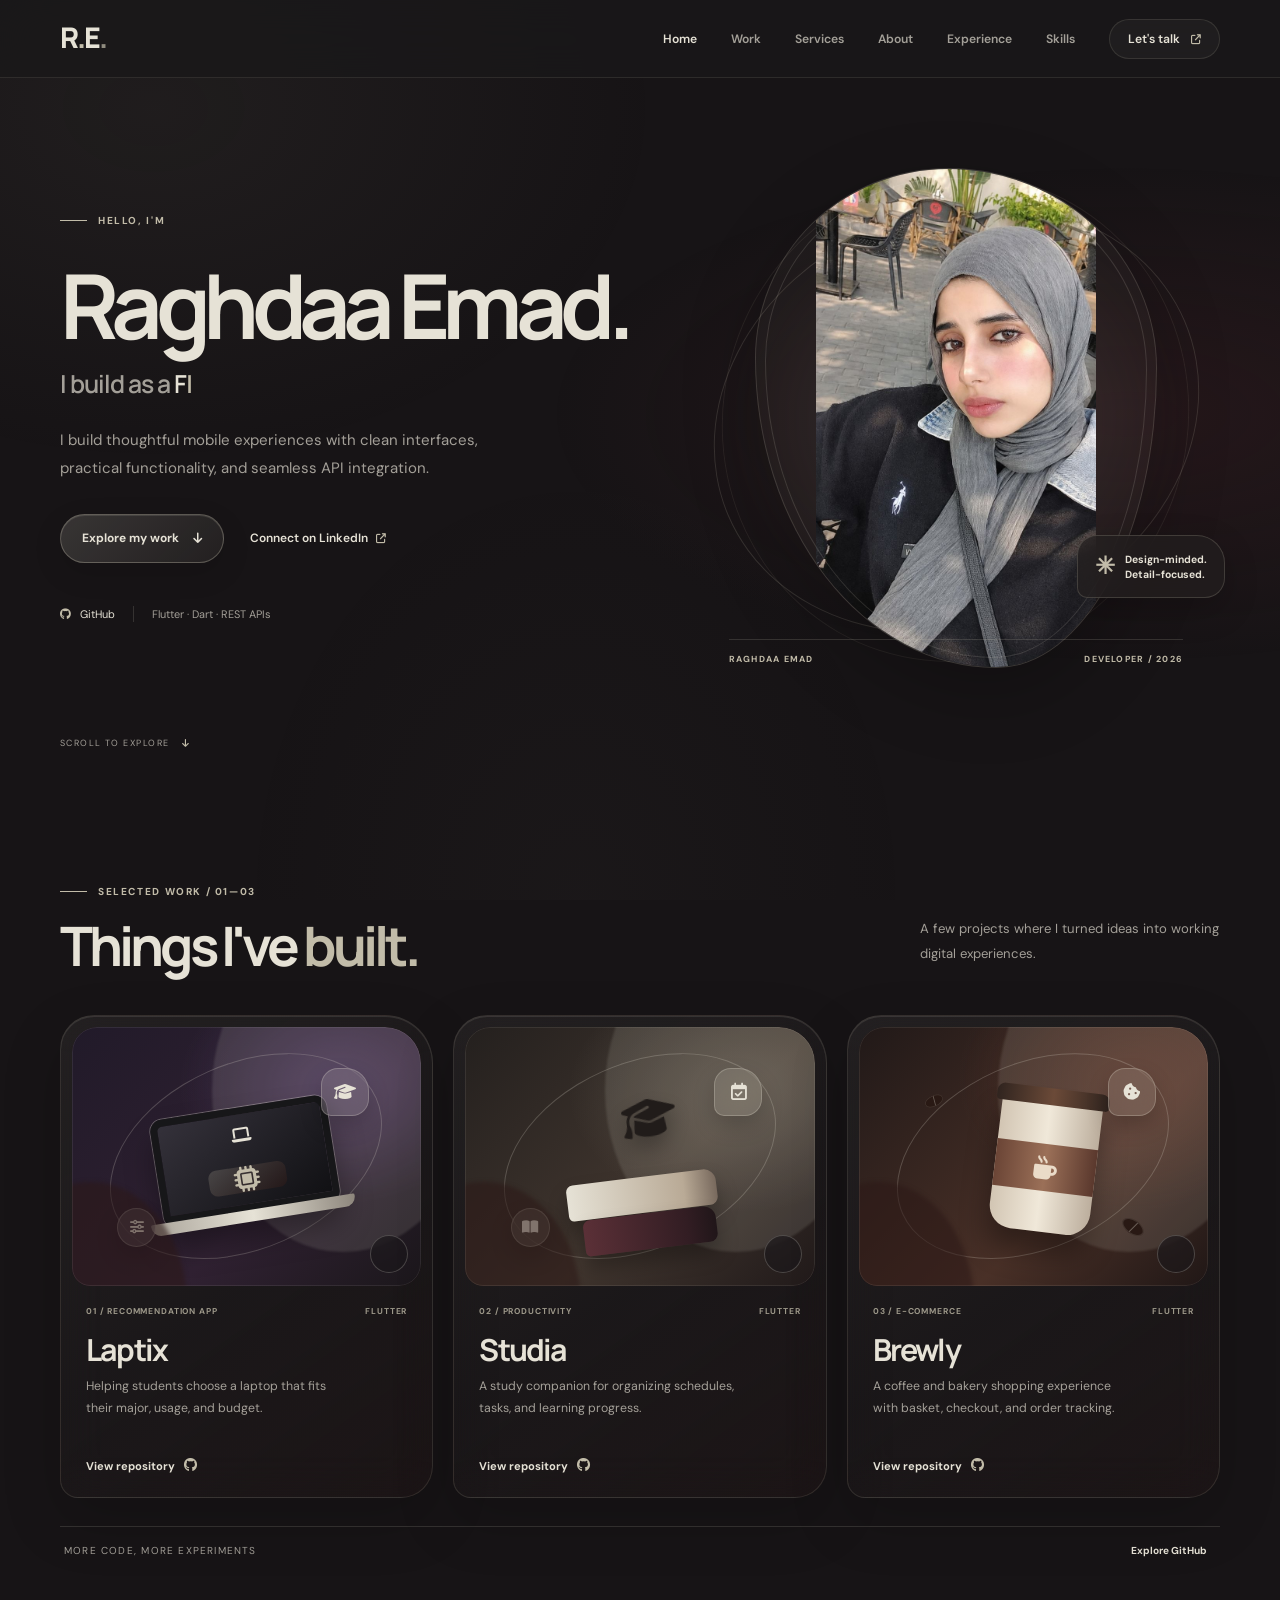
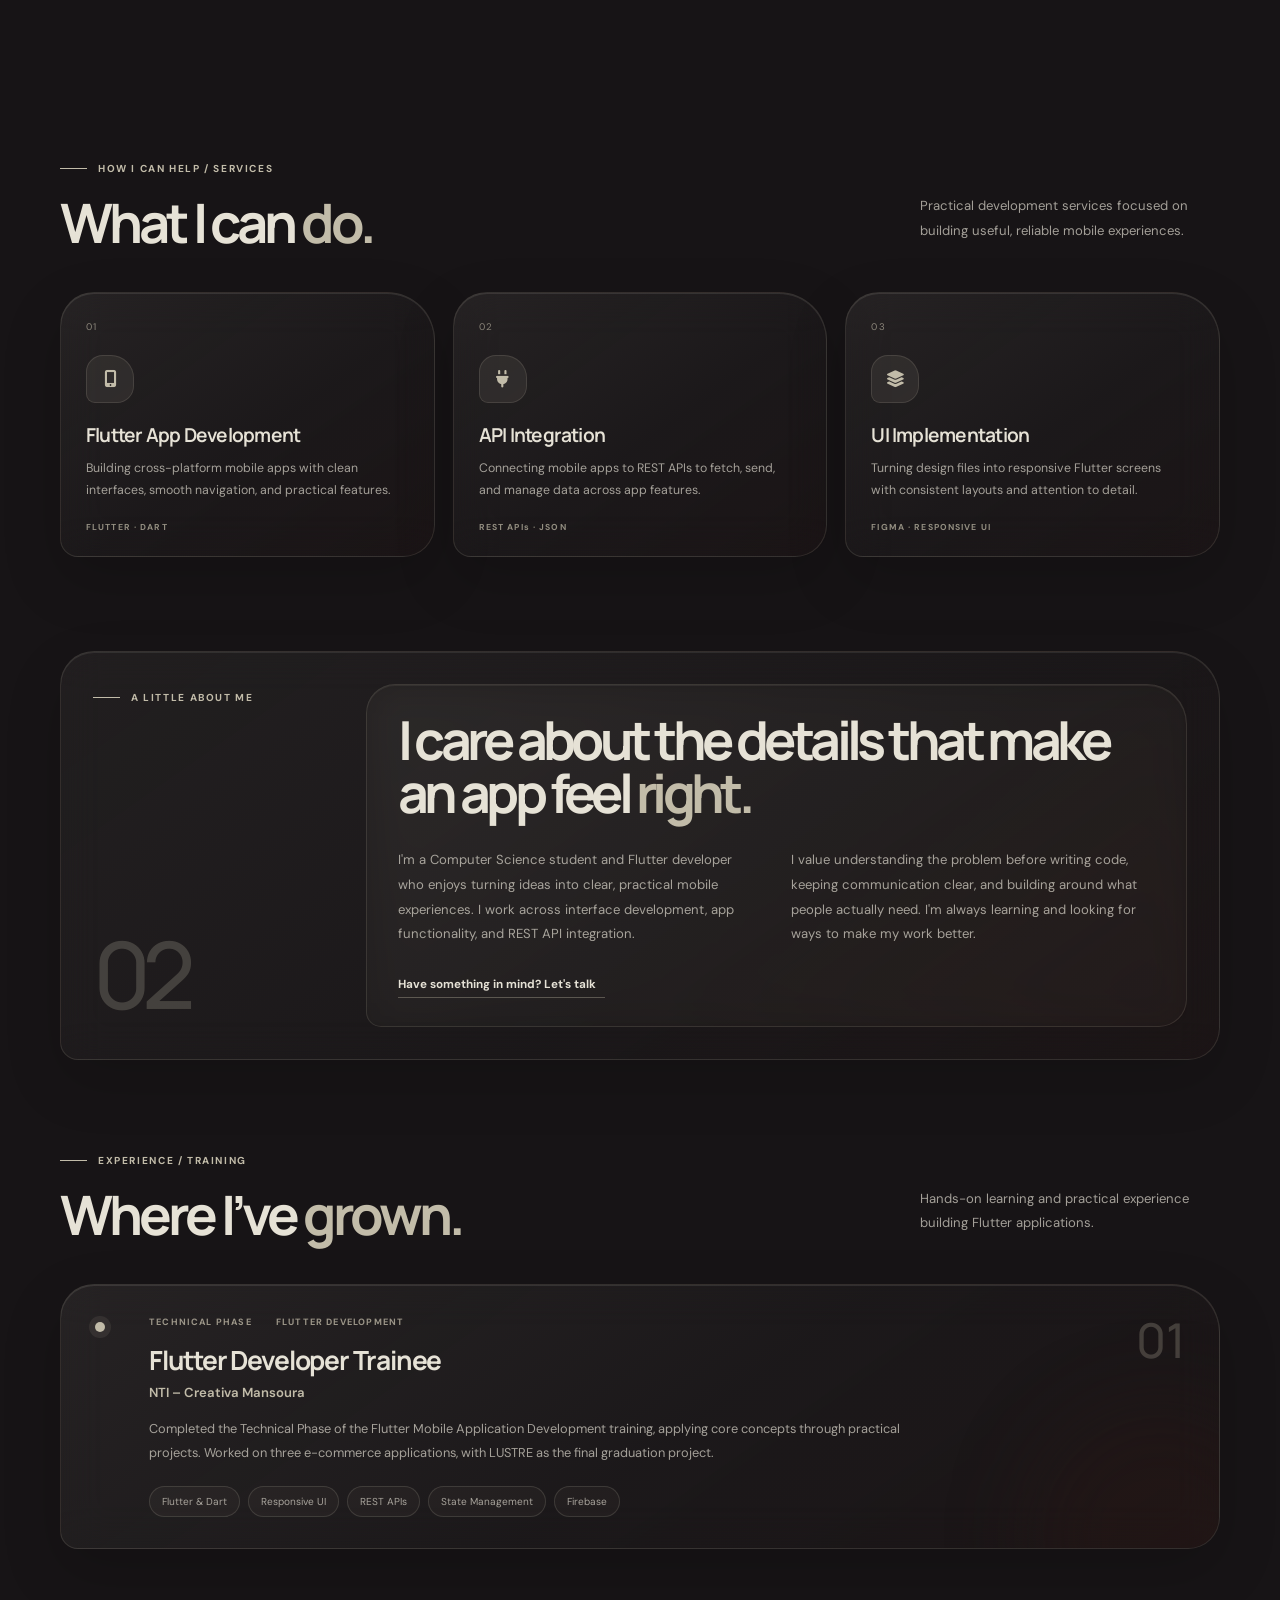
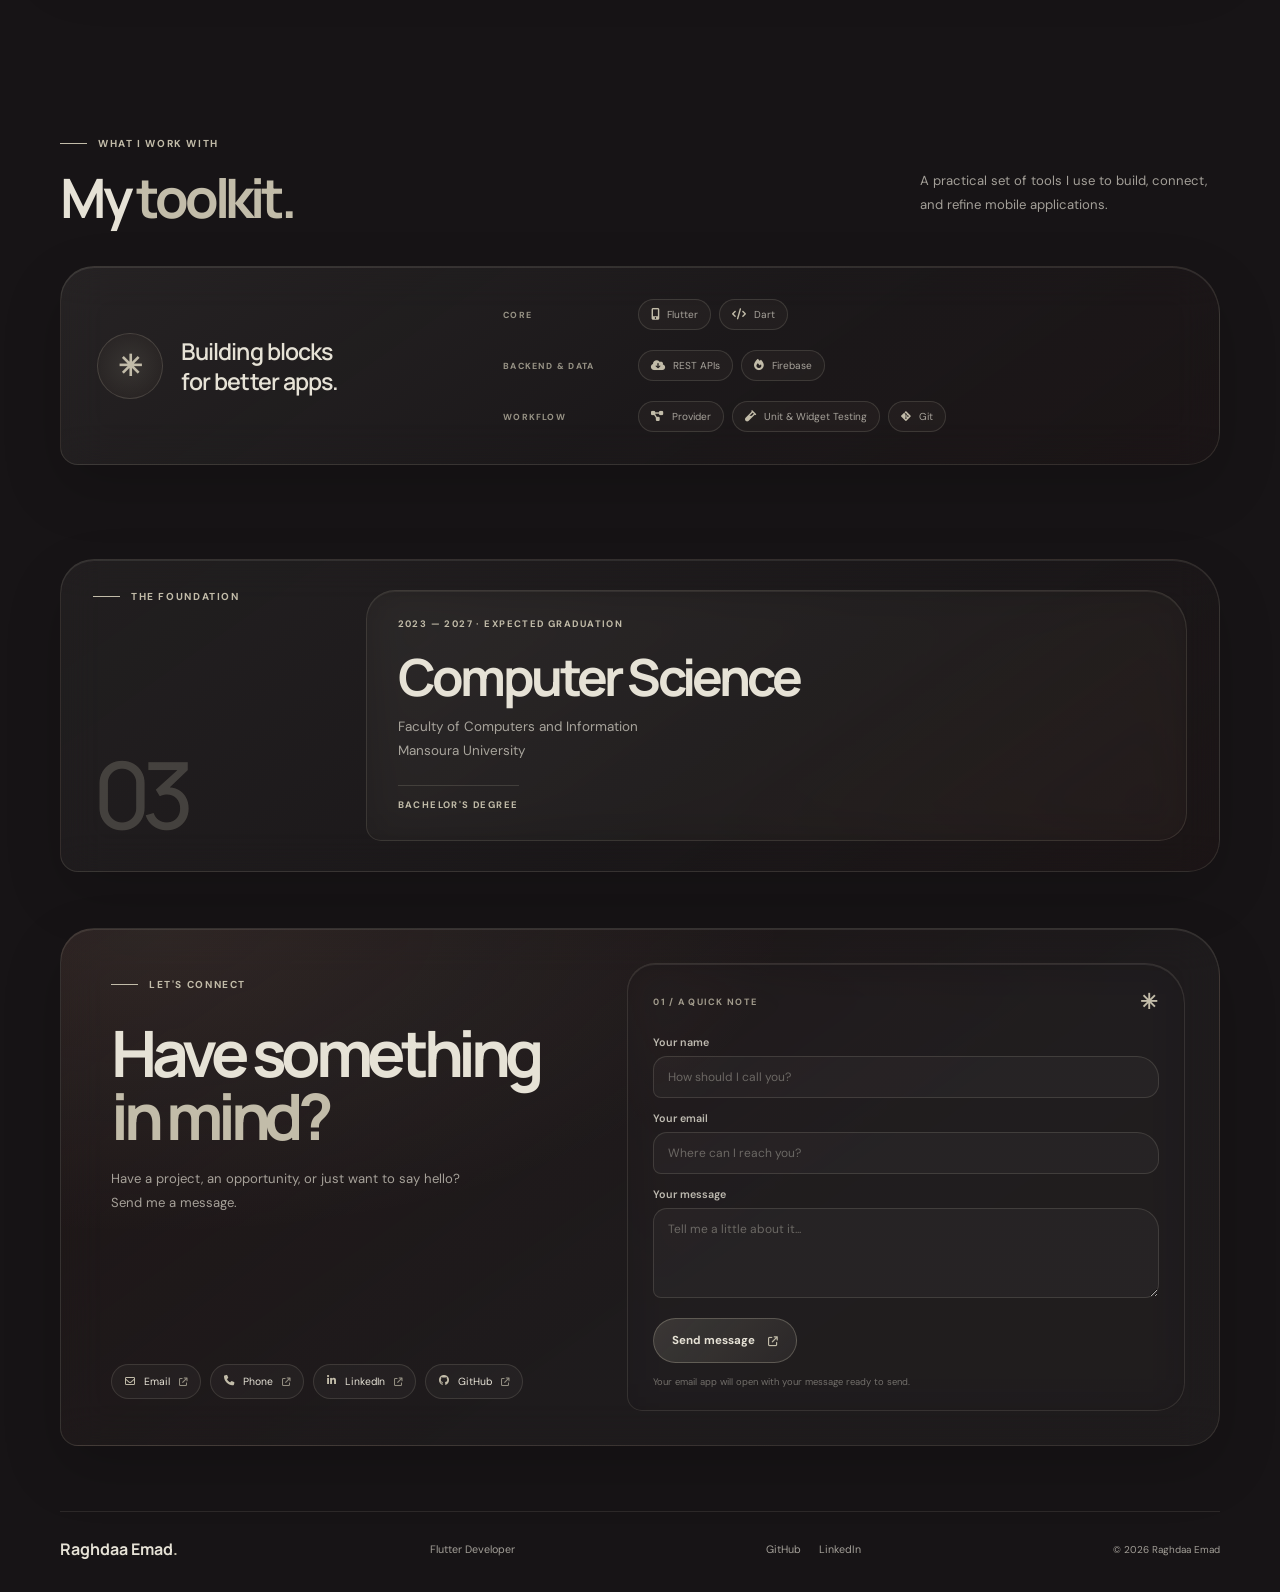
==== commit 12b6322e: "Make project repository links explicit" ====
--- a/index.html
+++ b/index.html
@@ -48,15 +48,15 @@
   <div class="project-grid">
     <article class="project-card project-card-laptix">
       <a class="project-photo" href="https://github.com/raghdaaaaa/Laptix" target="_blank" rel="noopener noreferrer" aria-label="View Laptix on GitHub"><span class="project-art project-art-laptix" role="img" aria-label="Illustration of a laptop with a recommendation card"><span class="art-orbit"></span><span class="art-device"><i class="fa-solid fa-laptop"></i><span class="art-screen"><i class="fa-solid fa-microchip"></i></span></span><span class="art-chip art-chip-one"><i class="fa-solid fa-graduation-cap"></i></span><span class="art-chip art-chip-two"><i class="fa-solid fa-sliders"></i></span></span><span class="project-arrow"><i class="fa-solid fa-arrow-up-right"></i></span></a>
-      <div class="project-info"><div class="project-topline"><span>01 / RECOMMENDATION APP</span><span>FLUTTER</span></div><h3>Laptix</h3><p>Helping students choose a laptop that fits their major, usage, and budget.</p><a class="project-visit" href="https://github.com/raghdaaaaa/Laptix" target="_blank" rel="noopener noreferrer">Explore project <i class="fa-solid fa-arrow-up-right"></i></a></div>
+      <div class="project-info"><div class="project-topline"><span>01 / RECOMMENDATION APP</span><span>FLUTTER</span></div><h3>Laptix</h3><p>Helping students choose a laptop that fits their major, usage, and budget.</p><a class="project-visit" href="https://github.com/raghdaaaaa/Laptix" target="_blank" rel="noopener noreferrer">View repository <i class="fa-brands fa-github"></i></a></div>
     </article>
     <article class="project-card project-card-studia">
       <a class="project-photo" href="https://github.com/raghdaaaaa/Studia" target="_blank" rel="noopener noreferrer" aria-label="View Studia on GitHub"><span class="project-art project-art-studia" role="img" aria-label="Illustration of books, a graduation cap, and a study plan"><span class="art-orbit"></span><span class="art-book art-book-one"></span><span class="art-book art-book-two"></span><span class="art-cap"><i class="fa-solid fa-graduation-cap"></i></span><span class="art-chip art-chip-one"><i class="fa-regular fa-calendar-check"></i></span><span class="art-chip art-chip-two"><i class="fa-solid fa-book-open"></i></span></span><span class="project-arrow"><i class="fa-solid fa-arrow-up-right"></i></span></a>
-      <div class="project-info"><div class="project-topline"><span>02 / PRODUCTIVITY</span><span>FLUTTER</span></div><h3>Studia</h3><p>A study companion for organizing schedules, tasks, and learning progress.</p><a class="project-visit" href="https://github.com/raghdaaaaa/Studia" target="_blank" rel="noopener noreferrer">Explore project <i class="fa-solid fa-arrow-up-right"></i></a></div>
+      <div class="project-info"><div class="project-topline"><span>02 / PRODUCTIVITY</span><span>FLUTTER</span></div><h3>Studia</h3><p>A study companion for organizing schedules, tasks, and learning progress.</p><a class="project-visit" href="https://github.com/raghdaaaaa/Studia" target="_blank" rel="noopener noreferrer">View repository <i class="fa-brands fa-github"></i></a></div>
     </article>
     <article class="project-card project-card-brewly">
       <a class="project-photo" href="https://github.com/raghdaaaaa/Brewly" target="_blank" rel="noopener noreferrer" aria-label="View Brewly on GitHub"><span class="project-art project-art-brewly" role="img" aria-label="Illustration of a takeaway coffee cup and coffee beans"><span class="art-orbit"></span><span class="art-cup"><span class="art-cup-lid"></span><span class="art-cup-sleeve"><i class="fa-solid fa-mug-hot"></i></span></span><span class="art-bean art-bean-one"></span><span class="art-bean art-bean-two"></span><span class="art-chip art-chip-one"><i class="fa-solid fa-cookie-bite"></i></span></span><span class="project-arrow"><i class="fa-solid fa-arrow-up-right"></i></span></a>
-      <div class="project-info"><div class="project-topline"><span>03 / E-COMMERCE</span><span>FLUTTER</span></div><h3>Brewly</h3><p>A coffee and bakery shopping experience with basket, checkout, and order tracking.</p><a class="project-visit" href="https://github.com/raghdaaaaa/Brewly" target="_blank" rel="noopener noreferrer">Explore project <i class="fa-solid fa-arrow-up-right"></i></a></div>
+      <div class="project-info"><div class="project-topline"><span>03 / E-COMMERCE</span><span>FLUTTER</span></div><h3>Brewly</h3><p>A coffee and bakery shopping experience with basket, checkout, and order tracking.</p><a class="project-visit" href="https://github.com/raghdaaaaa/Brewly" target="_blank" rel="noopener noreferrer">View repository <i class="fa-brands fa-github"></i></a></div>
     </article>
   </div>
   <div class="all-projects"><span>MORE CODE, MORE EXPERIMENTS</span><a href="https://github.com/raghdaaaaa" target="_blank" rel="noopener noreferrer">Explore GitHub <i class="fa-solid fa-arrow-up-right"></i></a></div>
--- a/style3.css
+++ b/style3.css
@@ -258,3 +258,100 @@
   *,*:before,*:after{transition-duration:.01ms!important;animation-duration:.01ms!important;animation-iteration-count:1!important}
   .reveal-item,.reveal-item.is-visible{opacity:1;transform:none;transition:none}
 }
+
+
+/* Final visual polish */
+:root{
+  --ink:#171416;
+  --glass:rgba(230,226,214,.038);
+  --glass-strong:rgba(230,226,214,.065);
+  --glass-edge:rgba(194,188,169,.15);
+}
+body:before{
+  background:
+    radial-gradient(ellipse at 12% 12%,rgba(194,188,169,.055),transparent 32%),
+    radial-gradient(ellipse at 88% 46%,rgba(74,31,38,.28),transparent 36%),
+    radial-gradient(ellipse at 45% 100%,rgba(194,188,169,.025),transparent 35%);
+}
+.logo{font-size:1.78rem;letter-spacing:-.075em}
+.logo span:first-of-type{color:var(--taupe)}
+.logo span:last-of-type{color:rgba(194,188,169,.7)}
+.section-heading h2{font-size:clamp(2.65rem,4.25vw,3.8rem);letter-spacing:-.075em}
+.project-card{
+  background:linear-gradient(145deg,rgba(230,226,214,.062),rgba(230,226,214,.018) 54%,rgba(44,25,23,.24));
+}
+.project-photo{
+  aspect-ratio:1.35/1;
+  display:grid;
+  place-items:center;
+  isolation:isolate;
+}
+.project-photo:before{
+  content:"";
+  position:absolute;
+  width:74%;
+  aspect-ratio:1;
+  border-radius:50%;
+  background:rgba(230,226,214,.10);
+  filter:blur(1px);
+  z-index:-1;
+}
+.project-photo img{display:none}
+.project-art{
+  position:absolute;inset:0;display:grid;place-items:center;overflow:hidden;
+  border-radius:inherit;isolation:isolate;
+}
+.project-art:before,.project-art:after{
+  content:"";position:absolute;border-radius:50%;pointer-events:none;
+}
+.project-art:before{width:75%;height:125%;right:-15%;top:-38%;background:rgba(230,226,214,.12);filter:blur(1px)}
+.project-art:after{width:55%;height:95%;left:-22%;bottom:-55%;background:rgba(44,25,23,.55);filter:blur(2px)}
+.project-art-laptix{background:radial-gradient(ellipse at 76% 22%,rgba(110,83,139,.42),transparent 42%),linear-gradient(135deg,#211a29,#302132 60%,#1b171b)}
+.project-art-studia{background:radial-gradient(ellipse at 78% 25%,rgba(194,188,169,.22),transparent 44%),linear-gradient(135deg,#24201e,#40352e 58%,#211a1a)}
+.project-art-brewly{background:radial-gradient(ellipse at 78% 20%,rgba(111,61,46,.42),transparent 45%),linear-gradient(135deg,#211918,#493027 62%,#201716)}
+.art-device{
+  position:absolute;left:24%;top:31%;width:51%;height:42%;
+  transform:rotate(-9deg);border:7px solid #171719;border-bottom-width:12px;
+  border-radius:12px;background:linear-gradient(145deg,#34313a,#111114);
+  box-shadow:0 20px 30px rgba(0,0,0,.35),0 0 0 1px rgba(230,226,214,.35);
+  display:grid;place-items:center;
+}
+.art-device:after{
+  content:"";position:absolute;left:-13%;right:-13%;bottom:-18px;height:12px;
+  border-radius:2px 2px 12px 12px;background:linear-gradient(90deg,#aaa49a,#e6e2d6,#8d867c);
+}
+.art-screen{width:48%;height:52%;display:grid;place-items:center;border-radius:8px;background:linear-gradient(145deg,rgba(194,188,169,.22),rgba(44,25,23,.6));color:#c2bca9;font-size:1.6rem}
+.art-chip{
+  position:absolute;display:grid;place-items:center;border:1px solid rgba(230,226,214,.25);
+  background:rgba(230,226,214,.13);backdrop-filter:blur(12px);color:var(--cream);
+  box-shadow:0 10px 22px rgba(0,0,0,.2);
+}
+.art-chip-one{width:48px;height:48px;border-radius:17px 23px 17px 10px;right:15%;top:16%;font-size:1.1rem}
+.art-chip-two{width:39px;height:39px;border-radius:50%;left:13%;bottom:15%;font-size:.9rem}
+.art-orbit{position:absolute;width:82%;height:72%;border:1px solid rgba(230,226,214,.22);border-radius:50%;transform:rotate(-24deg)}
+.project-art-studia .art-book{
+  position:absolute;left:29%;width:43%;height:14%;border-radius:7px 12px 8px 5px;
+  background:linear-gradient(90deg,#e6e2d6,#b9aa96 78%,#78695d);
+  box-shadow:0 12px 20px rgba(0,0,0,.28);transform:rotate(-7deg);
+}
+.art-book-one{top:58%}.art-book-two{top:72%;left:34%!important;width:38%!important;background:linear-gradient(90deg,#5b3037,#321d23 78%,#201619)!important}
+.art-cap{position:absolute;left:36%;top:25%;width:33%;height:20%;display:grid;place-items:center;color:#211c1a;font-size:2.7rem;transform:rotate(-8deg);filter:drop-shadow(0 10px 10px rgba(0,0,0,.3))}
+.project-art-brewly .art-cup{
+  position:absolute;left:39%;top:27%;width:29%;height:52%;
+  border-radius:8px 8px 23px 23px;background:linear-gradient(90deg,#d2c5b3,#f0e8d9 48%,#bcae9d);
+  box-shadow:0 20px 28px rgba(0,0,0,.34);transform:rotate(7deg);
+}
+.art-cup-lid{position:absolute;left:-6%;top:-7%;width:112%;height:13%;border-radius:8px 8px 4px 4px;background:linear-gradient(90deg,#30241f,#6b4a38,#30241f)}
+.art-cup-sleeve{position:absolute;left:0;right:0;top:35%;height:35%;display:grid;place-items:center;background:linear-gradient(90deg,#6b4536,#9b7058,#5a382d);color:#eadbc8;font-size:1.45rem}
+.art-bean{position:absolute;width:24px;height:14px;border-radius:50%;background:#291914;transform:rotate(35deg);box-shadow:inset 0 0 0 1px rgba(230,226,214,.13)}
+.art-bean:after{content:"";position:absolute;left:50%;top:1px;height:12px;border-left:1px solid rgba(230,226,214,.35);transform:rotate(10deg)}
+.art-bean-one{right:18%;bottom:20%}.art-bean-two{left:18%;top:26%;transform:rotate(-25deg) scale(.8)}
+.project-visit{gap:9px}
+.project-visit i{font-size:.85rem}
+.education-section{margin-bottom:56px}
+.contact-section{margin-top:0}
+@media(max-width:700px){
+  .section-heading h2{font-size:clamp(2.55rem,9vw,3.35rem)}
+  .project-photo{aspect-ratio:1.55/1}
+  .education-section{margin-bottom:42px}
+}
